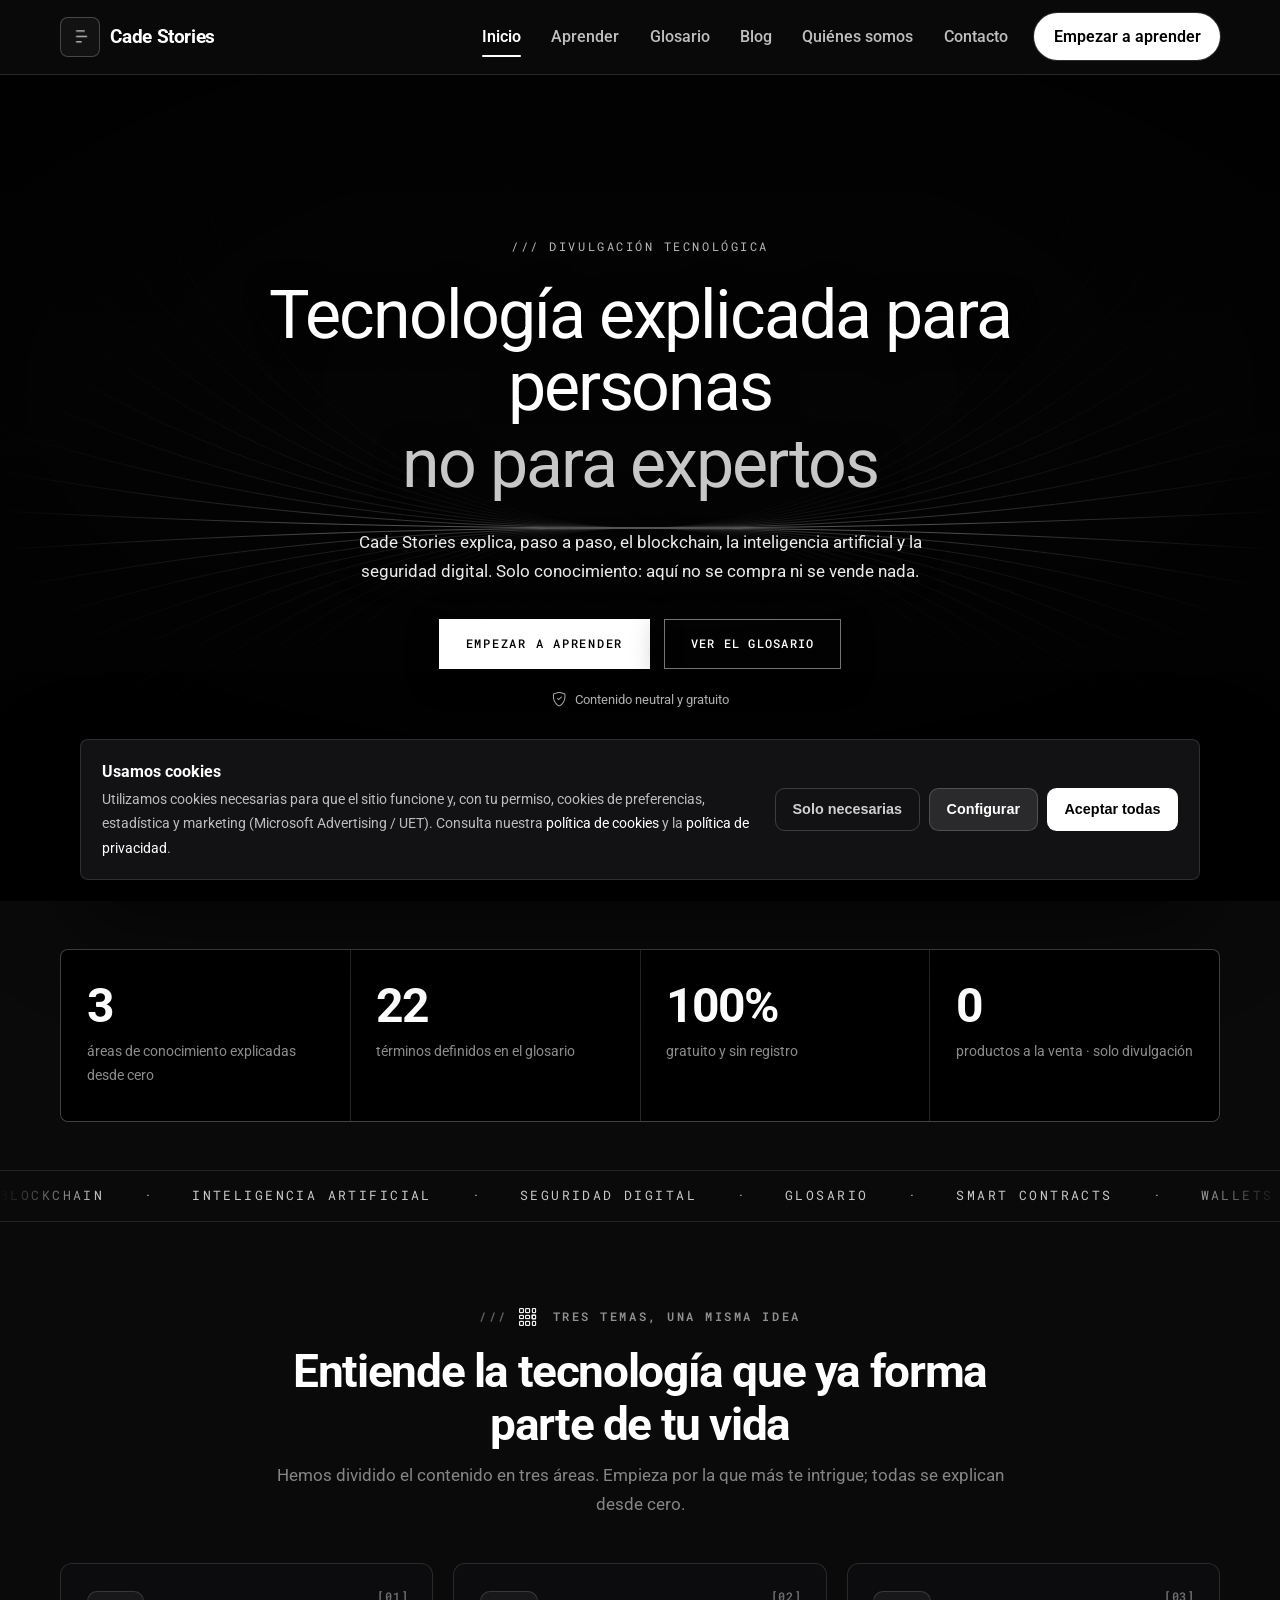
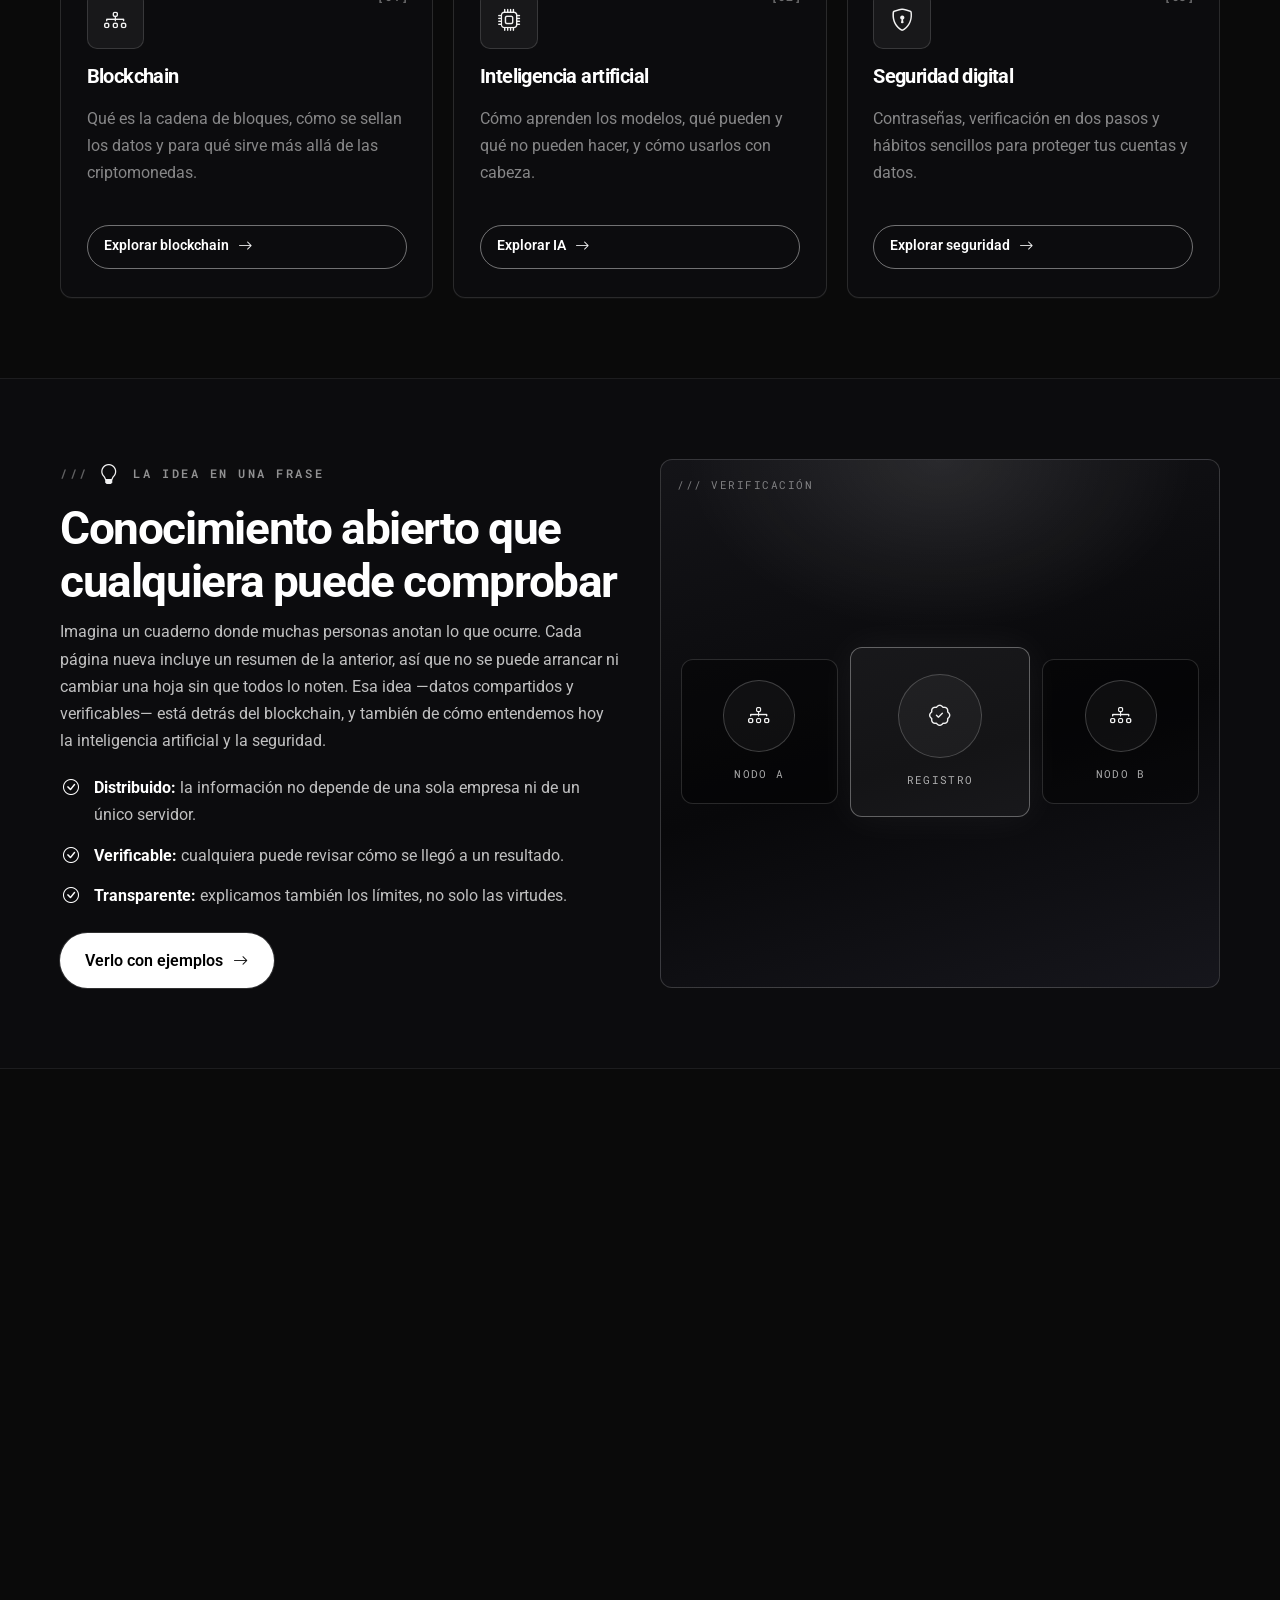
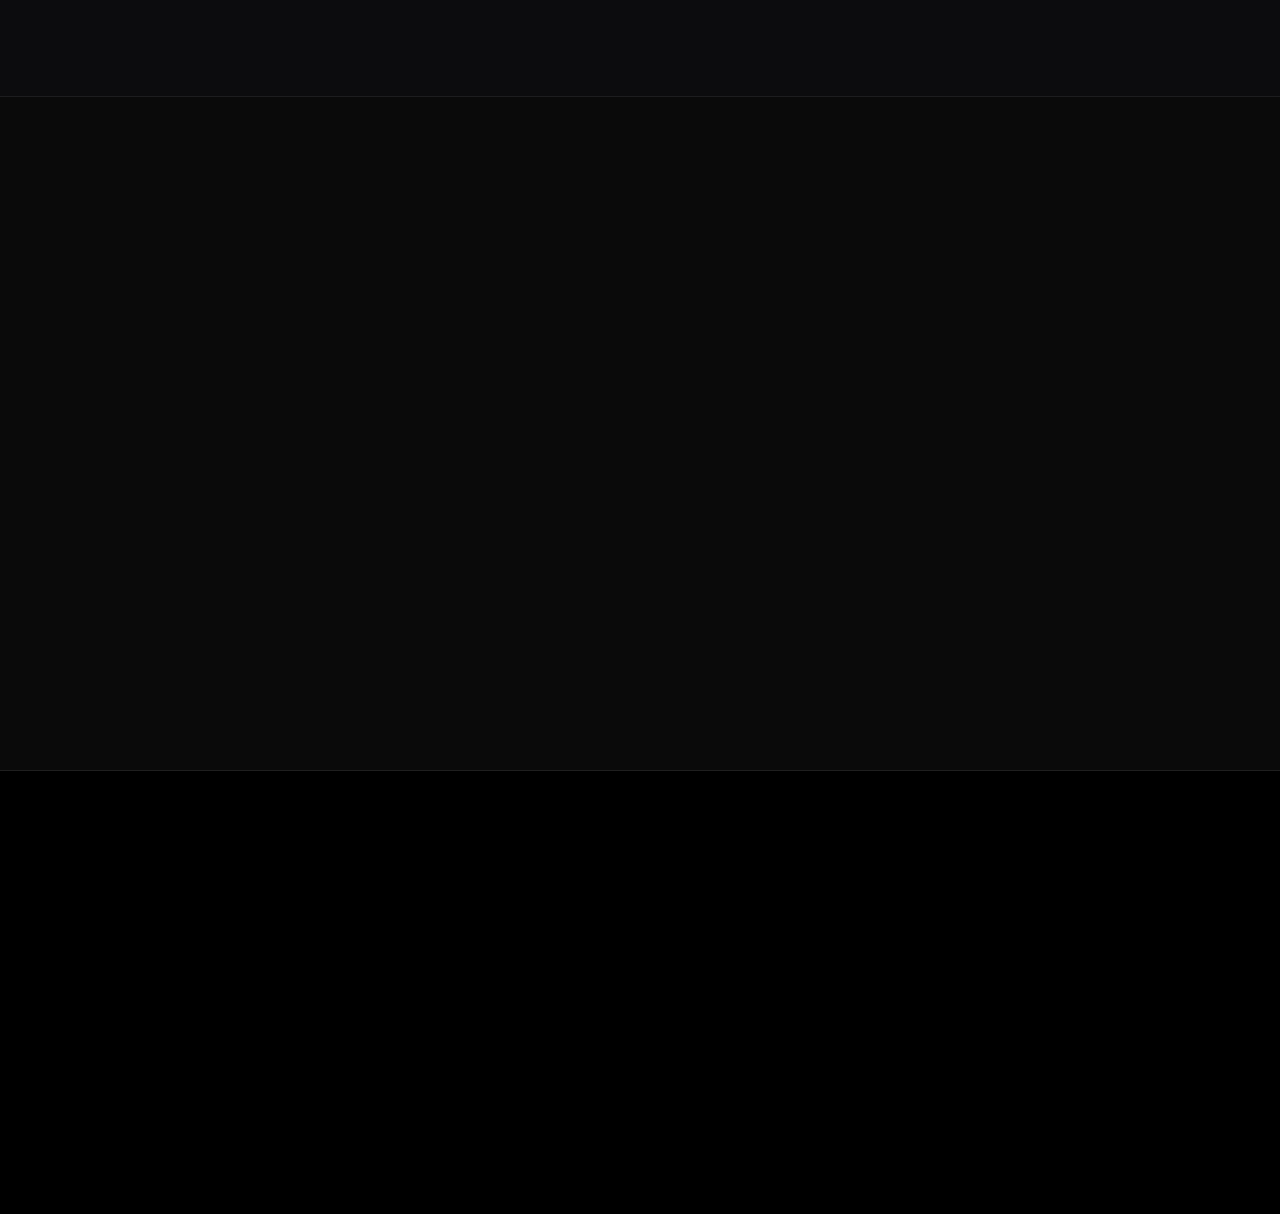
==== index.html @ 1896f3e5 "fix(mobile): fixed topbar in WebView, hero spacing under Telegram chrome Pin topbar on mobile with b" ====
<!DOCTYPE html>
<html lang="es" class="page-home">
<head>
<meta charset="utf-8">
<meta name="viewport" content="width=device-width, initial-scale=1.0, viewport-fit=cover">
<script>document.documentElement.className += ' js';</script>
<script>
window.uetq = window.uetq || [];
window.uetq.push('consent', 'default', { ad_storage: 'denied' });
</script>
<title>Cade Stories — Blockchain, inteligencia artificial y seguridad digital explicados con claridad</title>
<meta name="description" content="Portal educativo que explica, con ejemplos sencillos, cómo funcionan el blockchain, la inteligencia artificial y la seguridad digital. Solo conocimiento: aquí no se compra ni se vende nada.">
<meta name="robots" content="index, follow">
<meta name="author" content="Cade Stories">
<meta name="theme-color" content="#0a0a0a">
<meta name="color-scheme" content="dark">
<meta name="apple-mobile-web-app-status-bar-style" content="black-translucent">
<link rel="canonical" href="https://artemegorov007.github.io/cade-stories/index.html">

<meta property="og:type" content="website">
<meta property="og:site_name" content="Cade Stories">
<meta property="og:title" content="Cade Stories — Blockchain, inteligencia artificial y seguridad digital explicados con claridad">
<meta property="og:description" content="Portal educativo que explica, con ejemplos sencillos, cómo funcionan el blockchain, la inteligencia artificial y la seguridad digital. Solo conocimiento: aquí no se compra ni se vende nada.">
<meta property="og:url" content="https://artemegorov007.github.io/cade-stories/index.html">
<meta property="og:locale" content="es_ES">
<meta property="og:image" content="https://artemegorov007.github.io/cade-stories/assets/img/og.svg?v=1782573194">
<meta property="og:image:alt" content="Cade Stories — Blockchain, inteligencia artificial y seguridad digital, explicados con claridad">
<meta name="twitter:card" content="summary_large_image">
<meta name="twitter:title" content="Cade Stories — Blockchain, inteligencia artificial y seguridad digital explicados con claridad">
<meta name="twitter:description" content="Portal educativo que explica, con ejemplos sencillos, cómo funcionan el blockchain, la inteligencia artificial y la seguridad digital. Solo conocimiento: aquí no se compra ni se vende nada.">
<meta name="twitter:image" content="https://artemegorov007.github.io/cade-stories/assets/img/og.svg?v=1782573194">
<script type="application/ld+json">{"@context":"https://schema.org","@graph":[{"@type":"Organization","@id":"https://artemegorov007.github.io/cade-stories/#organization","name":"Cade Stories","url":"https://artemegorov007.github.io/cade-stories","email":"hola@cadestories.com","telephone":"+34 932 45 18 70","address":{"@type":"PostalAddress","streetAddress":"Carrer de Pau Claris 138, 4ª planta","postalCode":"08009","addressLocality":"Barcelona","addressCountry":"ES"}},{"@type":"WebSite","@id":"https://artemegorov007.github.io/cade-stories/#website","url":"https://artemegorov007.github.io/cade-stories","name":"Cade Stories","description":"Blockchain, inteligencia artificial y seguridad digital, explicados con claridad","publisher":{"@id":"https://artemegorov007.github.io/cade-stories/#organization"},"inLanguage":"es-ES"}]}</script>

<link rel="icon" href="data:image/svg+xml,%3Csvg xmlns='http://www.w3.org/2000/svg' viewBox='0 0 64 64'%3E%3Crect width='64' height='64' rx='14' fill='%23000000'/%3E%3Crect x='1' y='1' width='62' height='62' rx='13' fill='none' stroke='%23ffffff' stroke-opacity='.25' stroke-width='2'/%3E%3Cpath d='M20 22 h24 a4 4 0 0 1 4 4 v12 a4 4 0 0 1 -4 4 h-12 l-8 8 v-8 a4 4 0 0 1 -4 -4 v-12 a4 4 0 0 1 4 -4 z' fill='%23ffffff'/%3E%3Ccircle cx='32' cy='32' r='4.5' fill='%23000000'/%3E%3C/svg%3E">

<link rel="preconnect" href="https://fonts.googleapis.com">
<link rel="preconnect" href="https://fonts.gstatic.com" crossorigin>
<link href="https://fonts.googleapis.com/css2?family=Inter:wght@400;500;600;700&family=Space+Grotesk:wght@500;600;700&family=Sora:wght@500;600;700&family=JetBrains+Mono:wght@500;600&display=swap" rel="stylesheet">
<link href="https://fonts.googleapis.com/css2?family=Roboto:wght@300;400;500;700&family=Roboto+Mono:wght@400;500&display=swap" rel="stylesheet">
<link rel="stylesheet" href="https://cdn.jsdelivr.net/npm/bootstrap-icons@1.11.3/font/bootstrap-icons.css">
<link rel="stylesheet" href="assets/css/tokens.css?v=1782597703">
<link rel="stylesheet" href="assets/css/style.css?v=1782597908">
<link rel="stylesheet" href="assets/css/theme-lz.css?v=1782597908">
<link rel="stylesheet" href="assets/css/animations.css?v=1782597703">
<link rel="stylesheet" href="assets/css/theme-lz-home.css?v=1782597908">
</head>
<body>
<a class="skip-link" href="#main">Saltar al contenido</a>
<header class="topbar">
  <div class="container topbar__inner">
    <a class="brand" href="index.html" aria-label="Cade Stories — inicio">
      <span class="brand__mark" aria-hidden="true"><svg class="brand-logo" viewBox="0 0 32 40" xmlns="http://www.w3.org/2000/svg" role="img" aria-label="Cade Stories"><rect class="brand-logo__frame" x="7" y="3" width="18" height="34" rx="9" fill="none" stroke="currentColor" stroke-width="1.35" opacity="0.9"/><line class="brand-logo__bar brand-logo__bar--1" x1="11" y1="13" x2="21" y2="13" stroke="currentColor" stroke-width="1.45" stroke-linecap="round"/><line class="brand-logo__bar brand-logo__bar--2" x1="11" y1="20" x2="24" y2="20" stroke="currentColor" stroke-width="1.45" stroke-linecap="round"/><line class="brand-logo__bar brand-logo__bar--3" x1="11" y1="27" x2="17" y2="27" stroke="currentColor" stroke-width="1.45" stroke-linecap="round"/></svg></span>      <span class="brand__name">Cade <b>Stories</b></span>
    </a>

    <button class="burger" id="burger" type="button" aria-label="Abrir menú" aria-expanded="false" aria-controls="nav">
      <span></span><span></span><span></span>
    </button>

    <nav class="nav" id="nav" aria-label="Navegación principal">
              <a class="nav__link is-active" href="index.html">Inicio</a>
              <a class="nav__link" href="aprender.html">Aprender</a>
              <a class="nav__link" href="glosario.html">Glosario</a>
              <a class="nav__link" href="blog.html">Blog</a>
              <a class="nav__link" href="sobre-nosotros.html">Quiénes somos</a>
              <a class="nav__link" href="contacto.html">Contacto</a>
            <a class="btn btn--primary nav__cta" href="aprender.html">Empezar a aprender</a>
    </nav>
  </div>
</header>
<main id="main">
<section class="hero hero--lz">
    <div class="hero__canvas-wrap" id="lz-hero-canvas-wrap" aria-hidden="true">
      <canvas id="lz-hero-canvas"></canvas>
    </div>
    <div class="hero__center" data-hero-intro>
      <span class="hero__eyebrow">/// Divulgación tecnológica</span>
      <h1 class="hero__title-lz">Tecnología explicada para personas<span class="hero__title-muted">no para expertos</span></h1>
      <p class="hero__lead-lz">
        Cade Stories explica, paso a paso, el blockchain, la inteligencia artificial y la seguridad digital.
        Solo conocimiento: aquí no se compra ni se vende nada.
      </p>
      <div class="hero__actions">
        <a class="btn btn--primary btn--lz" href="aprender.html">Empezar a aprender</a>
        <a class="btn btn--ghost btn--lz" href="glosario.html">Ver el glosario</a>
      </div>
      <p class="hero__note"><span class="licon licon--shield-check" aria-hidden="true"><i class="licon__bi bi bi-shield-check"></i></span> Contenido neutral y gratuito</p>
    </div>
  </section>
<section class="section--tight">
    <div class="container">
      <div class="stats" data-reveal="group">
        <div class="stat"><div class="stat__num">3</div><div class="stat__label">áreas de conocimiento explicadas desde cero</div></div>
        <div class="stat"><div class="stat__num">22</div><div class="stat__label">términos definidos en el glosario</div></div>
        <div class="stat"><div class="stat__num">100%</div><div class="stat__label">gratuito y sin registro</div></div>
        <div class="stat"><div class="stat__num">0</div><div class="stat__label">productos a la venta · solo divulgación</div></div>
      </div>
    </div>
  </section>

  <section class="lz-marquee" aria-label="Temas del portal">
    <div class="lz-marquee__viewport">
      <div class="lz-marquee__track">
        <span>Blockchain</span><span class="lz-marquee__dot">·</span><span>Inteligencia artificial</span><span class="lz-marquee__dot">·</span><span>Seguridad digital</span><span class="lz-marquee__dot">·</span><span>Glosario</span><span class="lz-marquee__dot">·</span><span>Smart contracts</span><span class="lz-marquee__dot">·</span><span>Wallets</span><span class="lz-marquee__dot">·</span><span>Verificación 2FA</span><span class="lz-marquee__dot">·</span><span>Modelos de IA</span><span class="lz-marquee__dot">·</span><span>Phishing</span><span class="lz-marquee__dot">·</span><span>Trazabilidad</span><span class="lz-marquee__dot">·</span><span>Prompts</span><span class="lz-marquee__dot">·</span><span>Criptomonedas</span><span class="lz-marquee__dot">·</span><span>Blockchain</span><span class="lz-marquee__dot">·</span><span>Inteligencia artificial</span><span class="lz-marquee__dot">·</span><span>Seguridad digital</span><span class="lz-marquee__dot">·</span><span>Glosario</span><span class="lz-marquee__dot">·</span><span>Smart contracts</span><span class="lz-marquee__dot">·</span><span>Wallets</span><span class="lz-marquee__dot">·</span><span>Verificación 2FA</span><span class="lz-marquee__dot">·</span><span>Modelos de IA</span><span class="lz-marquee__dot">·</span><span>Phishing</span><span class="lz-marquee__dot">·</span><span>Trazabilidad</span><span class="lz-marquee__dot">·</span><span>Prompts</span><span class="lz-marquee__dot">·</span><span>Criptomonedas</span><span class="lz-marquee__dot">·</span>      </div>
    </div>
  </section>

<section class="section">
    <div class="container">
      <div class="section__head" data-reveal>
        <span class="eyebrow"><span class="licon licon--grid-3x3-gap" aria-hidden="true"><i class="licon__bi bi bi-grid-3x3-gap"></i></span> Tres temas, una misma idea</span>
        <h2 class="section__title">Entiende la tecnología que ya forma parte de tu vida</h2>
        <p class="section__lead">Hemos dividido el contenido en tres áreas. Empieza por la que más te intrigue; todas se explican desde cero.</p>
      </div>

      <div class="pillars" data-reveal="group">
        <article class="pillar">
          <span class="idx">[01]</span>
          <span class="pillar__icon"><span class="licon licon--diagram-3" aria-hidden="true"><i class="licon__bi bi bi-diagram-3"></i></span></span>
          <h3>Blockchain</h3>
          <p>Qué es la cadena de bloques, cómo se sellan los datos y para qué sirve más allá de las criptomonedas.</p>
          <a class="pillar__more" href="aprender.html#blockchain">Explorar blockchain <span class="licon licon--arrow-right" aria-hidden="true"><i class="licon__bi bi bi-arrow-right"></i></span></a>
        </article>
        <article class="pillar">
          <span class="idx">[02]</span>
          <span class="pillar__icon pillar__icon--accent"><span class="licon licon--cpu" aria-hidden="true"><i class="licon__bi bi bi-cpu"></i></span></span>
          <h3>Inteligencia artificial</h3>
          <p>Cómo aprenden los modelos, qué pueden y qué no pueden hacer, y cómo usarlos con cabeza.</p>
          <a class="pillar__more" href="aprender.html#ia">Explorar IA <span class="licon licon--arrow-right" aria-hidden="true"><i class="licon__bi bi bi-arrow-right"></i></span></a>
        </article>
        <article class="pillar">
          <span class="idx">[03]</span>
          <span class="pillar__icon pillar__icon--ink"><span class="licon licon--shield-lock" aria-hidden="true"><i class="licon__bi bi bi-shield-lock"></i></span></span>
          <h3>Seguridad digital</h3>
          <p>Contraseñas, verificación en dos pasos y hábitos sencillos para proteger tus cuentas y datos.</p>
          <a class="pillar__more" href="aprender.html#seguridad">Explorar seguridad <span class="licon licon--arrow-right" aria-hidden="true"><i class="licon__bi bi bi-arrow-right"></i></span></a>
        </article>
      </div>
    </div>
  </section>
<section class="section section--alt">
    <div class="container split">
      <div data-reveal="group">
        <span class="eyebrow"><span class="licon licon--lightbulb" aria-hidden="true"><i class="licon__bi bi bi-lightbulb"></i></span> La idea en una frase</span>
        <h2 class="section__title">Conocimiento abierto que cualquiera puede comprobar</h2>
        <p>
          Imagina un cuaderno donde muchas personas anotan lo que ocurre. Cada página nueva
          incluye un resumen de la anterior, así que no se puede arrancar ni cambiar una hoja
          sin que todos lo noten. Esa idea —datos compartidos y verificables— está detrás del
          blockchain, y también de cómo entendemos hoy la inteligencia artificial y la seguridad.
        </p>
        <ul class="feature-list">
          <li><span class="licon licon--check-circle" aria-hidden="true"><i class="licon__bi bi bi-check-circle"></i></span><span><b>Distribuido:</b> la información no depende de una sola empresa ni de un único servidor.</span></li>
          <li><span class="licon licon--check-circle" aria-hidden="true"><i class="licon__bi bi bi-check-circle"></i></span><span><b>Verificable:</b> cualquiera puede revisar cómo se llegó a un resultado.</span></li>
          <li><span class="licon licon--check-circle" aria-hidden="true"><i class="licon__bi bi bi-check-circle"></i></span><span><b>Transparente:</b> explicamos también los límites, no solo las virtudes.</span></li>
        </ul>
        <a class="btn btn--primary mt-3" href="aprender.html">Verlo con ejemplos <span class="licon licon--arrow-right" aria-hidden="true"><i class="licon__bi bi bi-arrow-right"></i></span></a>
      </div>
      <div class="split-visual split__media" data-reveal role="img" aria-label="Registro compartido verificable por varios nodos"><span class="split-visual__tag">/// VERIFICACIÓN</span><div class="split-visual__grid"><div class="split-visual__card"><span class="split-visual__icon"><span class="licon licon--diagram-3" aria-hidden="true"><i class="licon__bi bi bi-diagram-3"></i></span></span><span class="split-visual__label">Nodo A</span></div><div class="split-visual__card split-visual__card--core"><span class="split-visual__icon"><span class="licon licon--patch-check" aria-hidden="true"><i class="licon__bi bi bi-patch-check"></i></span></span><span class="split-visual__label">Registro</span></div><div class="split-visual__card"><span class="split-visual__icon"><span class="licon licon--diagram-3" aria-hidden="true"><i class="licon__bi bi bi-diagram-3"></i></span></span><span class="split-visual__label">Nodo B</span></div></div></div>    </div>
  </section>
<section class="section">
    <div class="container">
      <div class="section__head section__head--left" data-reveal>
        <span class="eyebrow"><span class="licon licon--hash" aria-hidden="true"><i class="licon__bi bi bi-hash"></i></span> Lo que vas a entender</span>
        <h2 class="section__title">Conceptos que cubrimos, sin tecnicismos</h2>
      </div>
      <div class="topics" data-reveal="group">
        <div class="topic"><span class="licon licon--currency-bitcoin" aria-hidden="true"><i class="licon__bi bi bi-currency-bitcoin"></i></span> Criptomonedas</div>
        <div class="topic"><span class="licon licon--wallet2" aria-hidden="true"><i class="licon__bi bi bi-wallet2"></i></span> Wallets</div>
        <div class="topic"><span class="licon licon--link-45deg" aria-hidden="true"><i class="licon__bi bi bi-link-45deg"></i></span> Smart contracts</div>
        <div class="topic"><span class="licon licon--diagram-2" aria-hidden="true"><i class="licon__bi bi bi-diagram-2"></i></span> Redes de nodos</div>
        <div class="topic"><span class="licon licon--robot" aria-hidden="true"><i class="licon__bi bi bi-robot"></i></span> Modelos de IA</div>
        <div class="topic"><span class="licon licon--chat-square-text" aria-hidden="true"><i class="licon__bi bi bi-chat-square-text"></i></span> Prompts</div>
        <div class="topic"><span class="licon licon--bug" aria-hidden="true"><i class="licon__bi bi bi-bug"></i></span> Phishing</div>
        <div class="topic"><span class="licon licon--key" aria-hidden="true"><i class="licon__bi bi bi-key"></i></span> Verificación 2FA</div>
      </div>
    </div>
  </section>
<section class="section--tight">
    <div class="container">
      <div class="trust" data-reveal="group">
        <div class="trust__item"><span class="licon licon--translate" aria-hidden="true"><i class="licon__bi bi bi-translate"></i></span> Explicaciones en español claro</div>
        <div class="trust__item"><span class="licon licon--people" aria-hidden="true"><i class="licon__bi bi bi-people"></i></span> Pensado para quien empieza de cero</div>
        <div class="trust__item"><span class="licon licon--emoji-smile" aria-hidden="true"><i class="licon__bi bi bi-emoji-smile"></i></span> Ejemplos del día a día</div>
        <div class="trust__item"><span class="licon licon--patch-check" aria-hidden="true"><i class="licon__bi bi bi-patch-check"></i></span> Divulgación sin promesas comerciales</div>
      </div>
    </div>
  </section>
<section class="section">
    <div class="container">
      <div class="section__head" data-reveal>
        <span class="eyebrow"><span class="licon licon--list-ol" aria-hidden="true"><i class="licon__bi bi bi-list-ol"></i></span> Cómo aprendes aquí</span>
        <h2 class="section__title">De la curiosidad a entenderlo de verdad</h2>
      </div>
      <div class="grid grid--2" data-reveal="group">
        <div class="step"><span class="step__no">1</span><div><h3>Empiezas por una idea</h3><p>Cada tema arranca con una analogía cotidiana, sin dar nada por sabido.</p></div></div>
        <div class="step"><span class="step__no">2</span><div><h3>Sumas conceptos clave</h3><p>Vamos añadiendo las piezas necesarias, una a una, en bloques cortos.</p></div></div>
        <div class="step"><span class="step__no">3</span><div><h3>Lo ves en ejemplos reales</h3><p>Conectamos cada idea con situaciones que reconoces del día a día.</p></div></div>
        <div class="step"><span class="step__no">4</span><div><h3>Repasas cuando quieras</h3><p>El glosario y el blog te dejan volver a cualquier concepto en segundos.</p></div></div>
      </div>
    </div>
  </section>
<section class="section section--alt">
    <div class="container">
      <div class="section__head" data-reveal>
        <span class="eyebrow"><span class="licon licon--newspaper" aria-hidden="true"><i class="licon__bi bi bi-newspaper"></i></span> Del blog</span>
        <h2 class="section__title">Lecturas breves para empezar</h2>
        <p class="section__lead">Tres artículos divulgativos, uno por cada tema. Sin precios ni recomendaciones: solo explicaciones.</p>
      </div>
      <div class="grid grid--3" data-reveal="group">
        <article class="post-card">
          <div class="post-card__media cover cover--chain"><span class="licon licon--diagram-3" aria-hidden="true"><i class="licon__bi bi bi-diagram-3"></i></span><span class="post-card__cat">Blockchain</span></div>          <div class="post-card__body">
            <div class="post-card__meta"><span><span class="licon licon--calendar3" aria-hidden="true"><i class="licon__bi bi bi-calendar3"></i></span> 12 jun 2026</span><span><span class="licon licon--clock" aria-hidden="true"><i class="licon__bi bi bi-clock"></i></span> 6 min</span></div>
            <h3>El blockchain más allá de las monedas</h3>
            <p>Su uso más interesante no son las criptomonedas, sino registrar y verificar información.</p>
            <a class="post-card__more" href="blog-blockchain-mas-alla-monedas.html">Leer artículo <span class="licon licon--arrow-right" aria-hidden="true"><i class="licon__bi bi bi-arrow-right"></i></span></a>
          </div>
        </article>
        <article class="post-card">
          <div class="post-card__media cover cover--ia"><span class="licon licon--cpu" aria-hidden="true"><i class="licon__bi bi bi-cpu"></i></span><span class="post-card__cat">Inteligencia artificial</span></div>          <div class="post-card__body">
            <div class="post-card__meta"><span><span class="licon licon--calendar3" aria-hidden="true"><i class="licon__bi bi bi-calendar3"></i></span> 09 jun 2026</span><span><span class="licon licon--clock" aria-hidden="true"><i class="licon__bi bi bi-clock"></i></span> 6 min</span></div>
            <h3>Cómo aprende una inteligencia artificial</h3>
            <p>Qué significa “entrenar” un modelo y por qué a veces se equivoca con tanta seguridad.</p>
            <a class="post-card__more" href="blog-como-aprende-una-ia.html">Leer artículo <span class="licon licon--arrow-right" aria-hidden="true"><i class="licon__bi bi bi-arrow-right"></i></span></a>
          </div>
        </article>
        <article class="post-card">
          <div class="post-card__media cover cover--sec"><span class="licon licon--shield-lock" aria-hidden="true"><i class="licon__bi bi bi-shield-lock"></i></span><span class="post-card__cat">Seguridad digital</span></div>          <div class="post-card__body">
            <div class="post-card__meta"><span><span class="licon licon--calendar3" aria-hidden="true"><i class="licon__bi bi bi-calendar3"></i></span> 03 jun 2026</span><span><span class="licon licon--clock" aria-hidden="true"><i class="licon__bi bi bi-clock"></i></span> 5 min</span></div>
            <h3>Seguridad digital: cinco hábitos básicos</h3>
            <p>Pequeños gestos que reducen muchísimo el riesgo de que te roben una cuenta.</p>
            <a class="post-card__more" href="blog-seguridad-digital-basica.html">Leer artículo <span class="licon licon--arrow-right" aria-hidden="true"><i class="licon__bi bi bi-arrow-right"></i></span></a>
          </div>
        </article>
      </div>
    </div>
  </section>
<section class="section--tight">
    <div class="container">
      <div class="callout" data-reveal>
        <span class="licon licon--info-circle" aria-hidden="true"><i class="licon__bi bi bi-info-circle"></i></span>        <p>
          <b>Aviso importante:</b> Cade Stories es un recurso puramente educativo.
          No ofrecemos asesoramiento financiero ni de inversión y no promovemos la compra,
          venta o negociación de ningún activo. Nuestro objetivo es solo que entiendas la tecnología.
        </p>
      </div>
    </div>
  </section>
<section class="section">
    <div class="container">
      <div class="cta-band" data-reveal>
        <h2>¿Listo para entender la tecnología sin complicaciones?</h2>
        <p>Empieza por la guía paso a paso. Está pensada para personas sin conocimientos técnicos previos.</p>
        <a class="btn btn--light" href="aprender.html"><span class="licon licon--rocket-takeoff licon--on-light" aria-hidden="true"><i class="licon__bi bi bi-rocket-takeoff"></i></span> Comenzar ahora</a>
      </div>
    </div>
  </section>

</main>
<footer class="footer">
  <div class="container">
    <div class="footer__top">
      <div class="footer__brand">
        <a class="brand" href="index.html" aria-label="Cade Stories — inicio">
          <span class="brand__mark" aria-hidden="true"><svg class="brand-logo" viewBox="0 0 32 40" xmlns="http://www.w3.org/2000/svg" role="img" aria-label="Cade Stories"><rect class="brand-logo__frame" x="7" y="3" width="18" height="34" rx="9" fill="none" stroke="currentColor" stroke-width="1.35" opacity="0.9"/><line class="brand-logo__bar brand-logo__bar--1" x1="11" y1="13" x2="21" y2="13" stroke="currentColor" stroke-width="1.45" stroke-linecap="round"/><line class="brand-logo__bar brand-logo__bar--2" x1="11" y1="20" x2="24" y2="20" stroke="currentColor" stroke-width="1.45" stroke-linecap="round"/><line class="brand-logo__bar brand-logo__bar--3" x1="11" y1="27" x2="17" y2="27" stroke="currentColor" stroke-width="1.45" stroke-linecap="round"/></svg></span>          <span class="brand__name">Cade <b>Stories</b></span>
        </a>
        <p class="footer__about">
          Un proyecto educativo independiente que cuenta, en lenguaje claro, cómo funcionan
          el blockchain, la inteligencia artificial y la seguridad digital. Solo conocimiento,
          nada que comprar.
        </p>
        <div class="footer__socials" aria-label="Redes sociales">
          <a href="mailto:hola@cadestories.com" aria-label="Escríbenos por correo"><span class="licon licon--envelope" aria-hidden="true"><i class="licon__bi bi bi-envelope"></i></span></a>
          <a href="blog.html" aria-label="Blog y novedades"><span class="licon licon--rss" aria-hidden="true"><i class="licon__bi bi bi-rss"></i></span></a>
          <a href="contacto.html" aria-label="Contacto y comunidad"><span class="licon licon--people" aria-hidden="true"><i class="licon__bi bi bi-people"></i></span></a>
        </div>
      </div>

      <nav class="footer__col" aria-label="Contenido del sitio">
        <h2 class="footer__heading">Contenido</h2>
        <ul>
          <li><a href="aprender.html">Guía de aprendizaje</a></li>
          <li><a href="glosario.html">Glosario</a></li>
          <li><a href="blog.html">Blog y novedades</a></li>
          <li><a href="sobre-nosotros.html">Quiénes somos</a></li>
        </ul>
      </nav>

      <nav class="footer__col" aria-label="Información legal">
        <h2 class="footer__heading">Legal</h2>
        <ul>
          <li><a href="privacidad.html">Política de privacidad</a></li>
          <li><a href="terminos.html">Términos de uso</a></li>
          <li><a href="cookies.html">Política de cookies</a></li>
          <li><a href="contacto.html">Contacto</a></li>
        </ul>
      </nav>

      <div class="footer__col">
        <h2 class="footer__heading">Dónde estamos</h2>
        <address class="footer__contact">
          <div class="footer__contact-item"><span class="contact-info__icon"><span class="licon licon--geo-alt" aria-hidden="true"><i class="licon__bi bi bi-geo-alt"></i></span></span><span>Carrer de Pau Claris 138, 4ª planta, 08009 Barcelona, España</span></div>
          <div class="footer__contact-item"><span class="contact-info__icon"><span class="licon licon--envelope" aria-hidden="true"><i class="licon__bi bi bi-envelope"></i></span></span><a href="mailto:hola@cadestories.com">hola@cadestories.com</a></div>
          <div class="footer__contact-item"><span class="contact-info__icon"><span class="licon licon--telephone" aria-hidden="true"><i class="licon__bi bi bi-telephone"></i></span></span><a href="tel:+34932451870">+34 932 45 18 70</a></div>
        </address>
      </div>
    </div>

    <div class="footer__bottom">
      <span>&copy; 2026 Cade Stories. Contenido con fines educativos e informativos.</span>
      <nav class="footer__bottom-links" aria-label="Enlaces legales">
        <a href="privacidad.html">Privacidad</a>
        <a href="terminos.html">Términos</a>
        <a href="cookies.html">Cookies</a>
      </nav>
    </div>
  </div>
</footer>
<div class="cookie" id="cookie-banner" role="dialog" aria-live="polite" aria-label="Consentimiento de cookies" hidden>
    <div class="cookie__text">
      <strong>Usamos cookies</strong>
      <p>Utilizamos cookies necesarias para que el sitio funcione y, con tu permiso, cookies de preferencias, estadística y marketing (Microsoft Advertising / UET). Consulta nuestra <a href="cookies.html" class="cookie__link">política de cookies</a> y la <a href="privacidad.html" class="cookie__link">política de privacidad</a>.</p>
    </div>
    <div class="cookie__actions">
      <button class="cookie__btn cookie__btn--reject" id="cookie-reject" type="button">Solo necesarias</button>
      <button class="cookie__btn cookie__btn--config" id="cookie-config" type="button">Configurar</button>
      <button class="cookie__btn cookie__btn--accept" id="cookie-accept" type="button">Aceptar todas</button>
    </div>
  </div>
<div class="modal" id="cookie-modal" aria-hidden="true">
    <div class="modal__dialog" role="dialog" aria-modal="true" aria-label="Configuración de cookies">
      <h3>Configuración de cookies</h3>
      <p class="modal__lead">Puedes activar o desactivar las categorías opcionales. Las cookies necesarias siempre están activas.</p>

      <label class="modal__opt">
        <span><strong>Necesarias</strong><br><small>Imprescindibles para el funcionamiento básico del sitio.</small></span>
        <input type="checkbox" checked disabled>
      </label>
      <label class="modal__opt">
        <span><strong>Preferencias</strong><br><small>Recuerdan tus ajustes, como el idioma o la región.</small></span>
        <input type="checkbox" id="ck-pref">
      </label>
      <label class="modal__opt">
        <span><strong>Estadística</strong><br><small>Nos ayudan a entender, de forma anónima, qué contenidos son útiles.</small></span>
        <input type="checkbox" id="ck-stat">
      </label>
      <label class="modal__opt">
        <span><strong>Marketing / Microsoft UET</strong><br><small>Medición de campañas en Microsoft Advertising (UET). Permite conversiones y remarketing solo si las aceptas.</small></span>
        <input type="checkbox" id="ck-marketing">
      </label>

      <div class="modal__footer">
        <button class="btn btn--ghost" id="cookie-modal-close" type="button">Cerrar</button>
        <button class="btn btn--ghost" id="cookie-save" type="button">Guardar selección</button>
        <button class="btn btn--primary" id="cookie-modal-accept" type="button">Aceptar todas</button>
      </div>
    </div>
  </div>
<script src="assets/js/main.js?v=1782597932"></script>
<script src="assets/js/lz-canvas.js?v=1782582398"></script>
</body>
</html>
---- assets/css/tokens.css ----
:root {
  --safe-top: env(safe-area-inset-top, 0px);
  --topbar-h: calc(4.6rem + var(--safe-top));

  --brand: #047857;
  --brand-strong: #065f46;
  --brand-soft: #10b981;
  --brand-tint: #ecfdf5;
  --brand-rgb: 4, 120, 87;

  --accent: #d97706;
  --accent-soft: #f59e0b;
  --accent-tint: #fffbeb;
  --accent-rgb: 217, 119, 6;


  --ink: #14201c;
  --ink-soft: #3a463f;
  --muted: #6b7770;
  --line: #e4e8e3;
  --line-soft: #eef2ec;
  --surface: #ffffff;
  --surface-2: #f7f9f5;
  --surface-3: #eef2eb;

  --bg: #f5f7f2;
  --bg-rgb: 245, 247, 242;

  --night: #0c1512;
  --night-2: #14211c;
  --night-rgb: 12, 21, 18;

  --white: #ffffff;
  --white-rgb: 255, 255, 255;


  --ok: #15803d;
  --warn: #b45309;


  --font-head: "Sora", "Segoe UI", system-ui, sans-serif;
  --font-body: "Inter", "Segoe UI", system-ui, sans-serif;
  --font-mono: "JetBrains Mono", ui-monospace, "Cascadia Code", monospace;


  --ease-out: cubic-bezier(0.23, 1, 0.32, 1);
  --ease-in-out: cubic-bezier(0.77, 0, 0.175, 1);


  --radius-sm: 0.7rem;
  --radius: 1.05rem;
  --radius-lg: 1.5rem;
  --radius-xl: 2.2rem;
  --shadow-sm: 0 4px 14px rgba(20, 32, 28, 0.06);
  --shadow: 0 18px 40px rgba(20, 32, 28, 0.09);
  --shadow-lg: 0 30px 70px rgba(20, 32, 28, 0.15);

  --container: 1180px;
}
---- assets/css/style.css ----
*,
*::before,
*::after {
  box-sizing: border-box;
}

html {
  overflow-x: clip;
  scroll-padding-top: var(--topbar-h);
}

.skip-link {
  position: absolute;
  top: 0.75rem;
  left: 0.75rem;
  z-index: 200;
  padding: 0.65rem 1rem;
  border-radius: var(--radius-sm);
  background: #fff;
  color: #111;
  font-weight: 600;
  transform: translateY(-160%);
  transition: transform 0.18s var(--ease-out);
}
.skip-link:focus-visible {
  transform: translateY(0);
}

:focus-visible {
  outline: 2px solid rgba(var(--brand-rgb), 0.85);
  outline-offset: 2px;
}
:focus:not(:focus-visible) {
  outline: none;
}

a, button, input, textarea, select, summary, [tabindex]:not([tabindex="-1"]) {
  scroll-margin-top: var(--topbar-h);
}

html {
  scroll-behavior: auto;
  -webkit-text-size-adjust: 100%;
}

@media (prefers-reduced-motion: no-preference) {
  html { scroll-behavior: smooth; }
}

body {
  margin: 0;
  font-family: var(--font-body);
  font-size: 16px;
  line-height: 1.7;
  color: var(--ink-soft);
  background-color: var(--bg);
  background-image:
    radial-gradient(circle at 0% 0%, rgba(var(--brand-rgb), 0.07), transparent 40%),
    radial-gradient(circle at 100% 0%, rgba(var(--accent-rgb), 0.06), transparent 38%);
  background-repeat: no-repeat;
  -webkit-font-smoothing: antialiased;
  text-rendering: optimizeLegibility;
}

h1, h2, h3, h4 {
  font-family: var(--font-head);
  color: var(--ink);
  line-height: 1.14;
  letter-spacing: -0.02em;
  margin: 0 0 0.6rem;
}

p { margin: 0 0 1rem; }
p:last-child { margin-bottom: 0; }

a {
  color: var(--brand);
  text-decoration: none;
  transition: color 0.18s var(--ease-out);
}
a:hover { color: var(--brand-strong); }

img { max-width: 100%; display: block; }

::selection {
  background: rgba(var(--brand-rgb), 0.18);
  color: var(--ink);
}

.container {
  width: 100%;
  max-width: var(--container);
  margin: 0 auto;
  padding: 0 1.25rem;
}

.section {
  padding: 5rem 0;
}
.section--tight { padding: 3rem 0; }
.section--alt {
  background: var(--surface);
  border-top: 1px solid var(--line-soft);
  border-bottom: 1px solid var(--line-soft);
}

.section__head {
  max-width: 46rem;
  margin: 0 auto 2.75rem;
  text-align: center;
}
.section__head--left {
  margin-left: 0;
  text-align: left;
}

.eyebrow {
  display: inline-flex;
  align-items: center;
  gap: 0.45rem;
  padding: 0.4rem 0.85rem;
  border-radius: 0.6rem;
  background: var(--brand-tint);
  color: var(--brand-strong);
  border: 1px solid rgba(var(--brand-rgb), 0.18);
  font-family: var(--font-mono);
  font-size: 0.74rem;
  font-weight: 600;
  letter-spacing: 0.14em;
  text-transform: uppercase;
}

.section__title {
  margin: 1rem 0 0.7rem;
  font-size: clamp(1.9rem, 3.6vw, 2.9rem);
}

.section__lead {
  margin: 0;
  color: var(--muted);
  font-size: 1.06rem;
}

.btn {
  display: inline-flex;
  align-items: center;
  justify-content: center;
  gap: 0.55rem;
  min-height: 3.1rem;
  padding: 0.8rem 1.5rem;
  border-radius: var(--radius-sm);
  border: 1px solid transparent;
  font-family: var(--font-body);
  font-size: 1rem;
  font-weight: 600;
  cursor: pointer;
  transition: transform 0.16s var(--ease-out), box-shadow 0.2s var(--ease-out),
    background-color 0.2s var(--ease-out), border-color 0.2s var(--ease-out), color 0.2s var(--ease-out);
}
.btn:hover { transform: translateY(-2px); }
.btn:active { transform: translateY(0) scale(0.97); }

.btn--primary {
  color: #fff;
  background: linear-gradient(135deg, var(--brand) 0%, var(--brand-soft) 100%);
  box-shadow: 0 16px 30px rgba(var(--brand-rgb), 0.28);
}
.btn--primary:hover { color: #fff; box-shadow: 0 22px 38px rgba(var(--brand-rgb), 0.34); }

.btn--ghost {
  color: var(--ink);
  background: var(--surface);
  border-color: var(--line);
  box-shadow: var(--shadow-sm);
}
.btn--ghost:hover { border-color: rgba(var(--brand-rgb), 0.4); color: var(--brand); }

.btn--light {
  color: var(--ink);
  background: #fff;
}
.btn--accent {
  color: #fff;
  background: linear-gradient(135deg, var(--accent) 0%, var(--accent-soft) 100%);
  box-shadow: 0 16px 30px rgba(var(--accent-rgb), 0.26);
}
.btn--accent:hover { color: #fff; }

.btn--block { width: 100%; }

.topbar {
  position: sticky;
  /* ::before safe-area fill */
  top: 0;
  z-index: 80;
  padding-top: var(--safe-top);
  background: rgba(255, 255, 255, 0.85);
  backdrop-filter: blur(12px);
  -webkit-backdrop-filter: blur(12px);
  border-bottom: 1px solid var(--line-soft);
  isolation: isolate;
}

.topbar::before {
  content: "";
  position: absolute;
  left: 0;
  right: 0;
  top: 0;
  height: var(--safe-top);
  background: #0a0a0a;
  pointer-events: none;
  z-index: -1;
}
.topbar__inner {
  display: flex;
  align-items: center;
  gap: 1.5rem;
  min-height: 4.6rem;
}

.brand {
  display: inline-flex;
  align-items: center;
  gap: 0.65rem;
  flex: 0 0 auto;
  color: var(--ink);
}
.brand:hover { color: var(--ink); }

.brand__mark {
  width: 2.5rem;
  height: 2.5rem;
  display: grid;
  place-items: center;
  border-radius: 0.8rem;
  color: #fff;
  background: linear-gradient(135deg, var(--brand) 0%, var(--accent) 130%);
  box-shadow: 0 10px 22px rgba(var(--brand-rgb), 0.3);
  font-size: 1.2rem;
}

.brand__name {
  font-family: var(--font-head);
  font-weight: 700;
  font-size: 1.18rem;
  letter-spacing: -0.02em;
}
.brand__name b { color: var(--brand); font-weight: 700; }

.nav {
  display: flex;
  align-items: center;
  gap: 0.2rem;
  margin-left: auto;
}

.nav__link {
  position: relative;
  display: inline-flex;
  align-items: center;
  padding: 0.6rem 0.85rem;
  border-radius: 0.6rem;
  color: var(--ink-soft);
  font-weight: 500;
  font-size: 0.97rem;
  transition: color 0.18s var(--ease-out), background-color 0.18s var(--ease-out);
}
.nav__link:hover { color: var(--brand); background: var(--brand-tint); }
.nav__link.is-active {
  color: var(--brand);
  font-weight: 600;
}
.nav__link.is-active::after {
  content: "";
  position: absolute;
  left: 0.85rem;
  right: 0.85rem;
  bottom: 0.18rem;
  height: 2px;
  border-radius: 2px;
  background: var(--accent);
}

.nav__cta {
  margin-left: 0.6rem;
  min-height: 2.7rem;
  padding: 0.55rem 1.15rem;
}

.burger {
  display: none;
  margin-left: auto;
  width: 2.9rem;
  height: 2.9rem;
  border-radius: 0.7rem;
  border: 1px solid var(--line);
  background: var(--surface);
  cursor: pointer;
  flex-direction: column;
  align-items: center;
  justify-content: center;
  gap: 5px;
}
.burger span {
  width: 1.1rem;
  height: 2px;
  border-radius: 2px;
  background: var(--ink);
  transition: transform 0.22s var(--ease-out), opacity 0.22s var(--ease-out);
}
.burger.is-open span:nth-child(1) { transform: translateY(7px) rotate(45deg); }
.burger.is-open span:nth-child(2) { opacity: 0; }
.burger.is-open span:nth-child(3) { transform: translateY(-7px) rotate(-45deg); }

@media (max-width: 920px) {
  body {
    padding-top: var(--topbar-h);
  }
  .topbar {
    position: fixed;
    top: 0;
    left: 0;
    right: 0;
    width: 100%;
    z-index: 100;
    padding-top: var(--safe-top);
    overflow: visible;
  }
  body.nav-open .topbar {
    position: fixed;
  }
  .topbar::before {
  content: "";
  position: absolute;
  left: 0;
  right: 0;
  top: 0;
  height: var(--safe-top);
  background: #0a0a0a;
  pointer-events: none;
  z-index: -1;
}
.topbar__inner { position: relative; z-index: 92; }
  .burger { display: inline-flex; z-index: 93; }
  .nav {
    position: fixed;
    left: 0;
    right: 0;
    top: var(--topbar-h);
    bottom: 0;
    z-index: 91;
    flex-direction: column;
    align-items: stretch;
    gap: 0.25rem;
    margin: 0;
    padding: 1rem 1.25rem max(1.4rem, env(safe-area-inset-bottom));
    background: var(--surface);
    border-bottom: 1px solid var(--line);
    box-shadow: var(--shadow);
    overflow-y: auto;
    -webkit-overflow-scrolling: touch;
    display: none;
  }
  .nav.is-open { display: flex; }
  .nav__link { padding: 0.85rem 0.9rem; border-radius: 0.7rem; min-height: 2.75rem; }
  .nav__link.is-active::after { display: none; }
  .nav__link.is-active { background: var(--brand-tint); }
  .nav__cta { margin: 0.5rem 0 0; }
}

.hero {
  position: relative;
  padding: 4.5rem 0 4rem;
  overflow: hidden;
}
.hero__grid {
  display: grid;
  grid-template-columns: 1.05fr 0.95fr;
  gap: 3rem;
  align-items: center;
}
.hero__title {
  font-size: clamp(2.4rem, 5vw, 3.7rem);
  margin: 1.1rem 0 1rem;
}
.hero__title em {
  font-style: normal;
  color: var(--brand);
  background: linear-gradient(120deg, var(--brand), var(--accent));
  -webkit-background-clip: text;
  background-clip: text;
  -webkit-text-fill-color: transparent;
}
.hero__lead {
  font-size: 1.14rem;
  color: var(--muted);
  max-width: 34rem;
}
.hero__actions {
  display: flex;
  flex-wrap: wrap;
  gap: 0.9rem;
  margin-top: 1.6rem;
}
.hero__note {
  margin-top: 1.4rem;
  font-size: 0.9rem;
  color: var(--muted);
  display: flex;
  align-items: center;
  gap: 0.5rem;
}
.hero__note i { color: var(--accent); }

.pillars {
  display: grid;
  grid-template-columns: repeat(3, 1fr);
  gap: 1.25rem;
}
.pillar {
  position: relative;
  display: flex;
  flex-direction: column;
  gap: 0.55rem;
  padding: 1.7rem 1.6rem 1.8rem;
  border-radius: var(--radius-lg);
  background: var(--surface);
  border: 1px solid var(--line);
  box-shadow: var(--shadow-sm);
  overflow: hidden;
  transition: transform 0.22s var(--ease-out), box-shadow 0.22s var(--ease-out), border-color 0.22s var(--ease-out);
}
.pillar::before {
  content: "";
  position: absolute;
  inset: 0 0 auto 0;
  height: 4px;
  background: linear-gradient(90deg, var(--brand), var(--accent));
  transform: scaleX(0);
  transform-origin: left;
  transition: transform 0.3s var(--ease-out);
}
.pillar:hover {
  transform: translateY(-4px);
  box-shadow: var(--shadow);
  border-color: rgba(var(--brand-rgb), 0.28);
}
.pillar:hover::before { transform: scaleX(1); }
.pillar__icon {
  width: 3.2rem;
  height: 3.2rem;
  display: grid;
  place-items: center;
  border-radius: 1rem;
  font-size: 1.5rem;
  color: #fff;
  background: linear-gradient(135deg, var(--brand) 0%, var(--brand-soft) 130%);
  margin-bottom: 0.5rem;
}
.pillar__icon--accent { background: linear-gradient(135deg, var(--accent) 0%, var(--accent-soft) 130%); }
.pillar__icon--ink { background: linear-gradient(135deg, var(--night-2) 0%, var(--brand-strong) 130%); }
.pillar h3 { font-size: 1.22rem; }
.pillar p { color: var(--muted); font-size: 0.98rem; }
.pillar__more {
  margin-top: auto;
  padding-top: 0.6rem;
  display: inline-flex;
  align-items: center;
  gap: 0.4rem;
  font-weight: 600;
  color: var(--brand);
}

.trust {
  display: flex;
  flex-wrap: wrap;
  justify-content: center;
  gap: 1.5rem 2.5rem;
  padding: 1.6rem 1.5rem;
  border-radius: var(--radius);
  background: var(--surface);
  border: 1px solid var(--line);
  box-shadow: var(--shadow-sm);
}
.trust__item {
  display: flex;
  align-items: center;
  gap: 0.7rem;
  color: var(--ink-soft);
  font-weight: 500;
}
.trust__item i { font-size: 1.3rem; color: var(--brand); }

.grid {
  display: grid;
  gap: 1.25rem;
}
.grid--2 { grid-template-columns: repeat(2, 1fr); }
.grid--3 { grid-template-columns: repeat(3, 1fr); }
.grid--4 { grid-template-columns: repeat(4, 1fr); }

.card {
  display: flex;
  flex-direction: column;
  gap: 0.6rem;
  padding: 1.6rem;
  border-radius: var(--radius);
  background: var(--surface);
  border: 1px solid var(--line);
  box-shadow: var(--shadow-sm);
  transition: transform 0.2s var(--ease-out), box-shadow 0.2s var(--ease-out), border-color 0.2s var(--ease-out);
}
.card:hover {
  transform: translateY(-4px);
  box-shadow: var(--shadow);
  border-color: rgba(var(--brand-rgb), 0.28);
}
a.card:active { transform: translateY(-1px) scale(0.99); }
.card__icon {
  width: 3rem;
  height: 3rem;
  display: grid;
  place-items: center;
  border-radius: 0.9rem;
  font-size: 1.35rem;
  color: var(--brand);
  background: var(--brand-tint);
  margin-bottom: 0.4rem;
}
.card__icon--accent { color: var(--accent); background: var(--accent-tint); }
.card h3 { font-size: 1.18rem; }
.card p { color: var(--muted); font-size: 0.98rem; }

.steps {
  display: grid;
  gap: 1.1rem;
}
.step {
  display: grid;
  grid-template-columns: 3.4rem 1fr;
  gap: 1.1rem;
  align-items: start;
  padding: 1.4rem 1.5rem;
  border-radius: var(--radius);
  background: var(--surface);
  border: 1px solid var(--line);
  box-shadow: var(--shadow-sm);
}
.step__no {
  width: 3rem;
  height: 3rem;
  display: grid;
  place-items: center;
  border-radius: 0.9rem;
  font-family: var(--font-head);
  font-weight: 700;
  font-size: 1.1rem;
  color: #fff;
  background: linear-gradient(135deg, var(--brand) 0%, var(--accent) 130%);
}
.step h3 { font-size: 1.15rem; margin-bottom: 0.25rem; }
.step p { color: var(--muted); margin: 0; }

.split {
  display: grid;
  grid-template-columns: 1fr 1fr;
  gap: 2.5rem;
  align-items: stretch;
}
.split--reverse .split__media { order: -1; }
.feature-list {
  list-style: none;
  margin: 1.2rem 0 0;
  padding: 0;
  display: grid;
  gap: 0.85rem;
}
.feature-list li {
  display: grid;
  grid-template-columns: auto 1fr;
  gap: 0.75rem;
  align-items: start;
}
.feature-list i {
  margin-top: 0.15rem;
  color: var(--accent);
  font-size: 1.15rem;
}
.feature-list b { color: var(--ink); }

.callout {
  display: grid;
  grid-template-columns: auto 1fr;
  gap: 1rem;
  margin-top: 1.35rem;
  padding: 1.3rem 1.5rem;
  border-radius: var(--radius);
  background: var(--accent-tint);
  border: 1px solid rgba(var(--accent-rgb), 0.22);
}
.callout i { font-size: 1.5rem; color: var(--accent); }
.callout p { margin: 0; color: var(--ink-soft); }

.cta-band {
  position: relative;
  overflow: hidden;
  margin: 0 auto;
  padding: 3rem 2.5rem;
  border-radius: var(--radius-xl);
  color: #fff;
  background: linear-gradient(135deg, var(--brand-strong) 0%, var(--brand) 45%, var(--accent) 135%);
  box-shadow: var(--shadow-lg);
  text-align: center;
}
.cta-band::after {
  content: "";
  position: absolute;
  inset: auto -4rem -6rem auto;
  width: 18rem;
  height: 18rem;
  border-radius: 50%;
  background: rgba(255, 255, 255, 0.1);
  pointer-events: none;
}
.cta-band h2 { color: #fff; position: relative; z-index: 1; font-size: clamp(1.8rem, 3.4vw, 2.6rem); }
.cta-band p { color: rgba(255, 255, 255, 0.85); position: relative; z-index: 1; max-width: 40rem; margin: 0.6rem auto 1.6rem; }
.cta-band .btn { position: relative; z-index: 1; }

.toc {
  display: flex;
  flex-wrap: wrap;
  gap: 0.6rem;
  padding: 1.1rem 1.25rem;
  border-radius: var(--radius);
  background: var(--surface);
  border: 1px solid var(--line);
  box-shadow: var(--shadow-sm);
}
.toc a {
  padding: 0.45rem 0.85rem;
  border-radius: 999px;
  background: var(--surface-3);
  color: var(--ink-soft);
  font-size: 0.9rem;
  font-weight: 500;
  transition: background-color 0.18s var(--ease-out), color 0.18s var(--ease-out);
}
.toc a:hover { background: var(--brand-tint); color: var(--brand); }

.guide {
  display: grid;
  gap: 1.5rem;
}
.guide__block {
  padding: 2rem;
  border-radius: var(--radius-lg);
  background: var(--surface);
  border: 1px solid var(--line);
  box-shadow: var(--shadow-sm);
  scroll-margin-top: 6rem;
}
.guide__block h2 {
  display: flex;
  align-items: center;
  gap: 0.7rem;
  font-size: 1.5rem;
}
.guide__block h2 i { color: var(--accent); }
.guide__block h3 { margin-top: 1.4rem; font-size: 1.12rem; }
.guide__block p { color: var(--ink-soft); }

.glossary-controls {
  display: flex;
  flex-wrap: wrap;
  gap: 0.4rem;
  margin-bottom: 1.5rem;
}
.glossary-letters {
  display: flex;
  flex-wrap: wrap;
  gap: 0.35rem;
}
.glossary-letters span {
  width: 2.1rem;
  height: 2.1rem;
  display: grid;
  place-items: center;
  border-radius: 0.55rem;
  background: var(--surface);
  border: 1px solid var(--line);
  font-family: var(--font-mono);
  font-weight: 600;
  font-size: 0.85rem;
  color: var(--brand);
}
.term {
  padding: 1.4rem 1.6rem;
  border-radius: var(--radius);
  background: var(--surface);
  border: 1px solid var(--line);
  box-shadow: var(--shadow-sm);
  transition: transform 0.2s var(--ease-out), box-shadow 0.2s var(--ease-out), border-color 0.2s var(--ease-out);
}
.term:hover { transform: translateY(-3px); box-shadow: var(--shadow); border-color: rgba(var(--brand-rgb), 0.22); }
.term__head {
  display: flex;
  align-items: baseline;
  gap: 0.7rem;
  flex-wrap: wrap;
  margin-bottom: 0.4rem;
}
.term__head h3 { margin: 0; font-size: 1.18rem; }
.term__tag {
  font-family: var(--font-mono);
  font-size: 0.7rem;
  font-weight: 600;
  letter-spacing: 0.08em;
  text-transform: uppercase;
  color: var(--accent);
  background: var(--accent-tint);
  padding: 0.2rem 0.55rem;
  border-radius: 999px;
}
.term p { margin: 0; color: var(--muted); }

.post-card {
  display: flex;
  flex-direction: column;
  overflow: hidden;
  border-radius: var(--radius);
  background: var(--surface);
  border: 1px solid var(--line);
  box-shadow: var(--shadow-sm);
  transition: transform 0.2s var(--ease-out), box-shadow 0.2s var(--ease-out);
}
.post-card:hover { transform: translateY(-4px); box-shadow: var(--shadow); }
.post-card__cat {
  font-family: var(--font-mono);
  font-size: 0.72rem;
  letter-spacing: 0.12em;
  text-transform: uppercase;
  opacity: 0.9;
}
.post-card__body {
  display: flex;
  flex-direction: column;
  gap: 0.6rem;
  padding: 1.4rem 1.5rem 1.6rem;
  flex: 1;
}
.post-card__meta {
  display: flex;
  gap: 1rem;
  font-size: 0.82rem;
  color: var(--muted);
}
.post-card__body h3 { font-size: 1.18rem; }
.post-card__body p { color: var(--muted); font-size: 0.96rem; flex: 1; }
.post-card__more {
  display: inline-flex;
  align-items: center;
  gap: 0.4rem;
  font-weight: 600;
  color: var(--brand);
}
.post-card__more i { transition: transform 0.18s var(--ease-out); }
.post-card:hover .post-card__more i { transform: translateX(3px); }

.post-card__media {
  position: relative;
  aspect-ratio: 400 / 220;
  overflow: hidden;
  background: var(--surface-3);
}
.post-card__media img,
.post-card__media svg {
  width: 100%;
  height: 100%;
  object-fit: cover;
}
.post-card__media .post-card__cat {
  position: absolute;
  top: 0.85rem;
  left: 0.85rem;
  padding: 0.3rem 0.65rem;
  border-radius: 999px;
  background: rgba(20, 32, 28, 0.5);
  color: #fff;
  backdrop-filter: blur(4px);
}

.hero__media svg,
.split__media svg,
.article__media svg,
.post-card__media svg {
  width: 100%;
  height: auto;
  display: block;
}
.post-card__media svg {
  height: 100%;
  object-fit: cover;
}
.article__media {
  width: 100%;
  max-width: 100%;
  min-width: 0;
  margin-top: 1.4rem;
  border-radius: var(--radius);
  overflow: hidden;
  border: 1px solid var(--line);
  box-shadow: var(--shadow-sm);
}

.article {
  max-width: 48rem;
  margin: 0 auto;
}
.article__header { margin-bottom: 2rem; }
.article__title { font-size: clamp(2rem, 4vw, 2.8rem); margin: 1rem 0 0.8rem; }
.article__meta {
  display: flex;
  flex-wrap: wrap;
  gap: 1.2rem;
  color: var(--muted);
  font-size: 0.9rem;
}
.article__body { font-size: 1.05rem; color: var(--ink-soft); }
.article__body h2 { font-size: 1.5rem; margin: 2rem 0 0.7rem; }
.article__body h3 { font-size: 1.2rem; margin: 1.6rem 0 0.5rem; }
.article__body ul { padding-left: 1.2rem; }
.article__body li { margin-bottom: 0.5rem; }

.breadcrumbs {
  display: flex;
  flex-wrap: wrap;
  gap: 0.4rem;
  font-size: 0.85rem;
  color: var(--muted);
}
.breadcrumbs a { color: var(--muted); }
.breadcrumbs a:hover { color: var(--brand); }

.page-hero {
  padding: 3.25rem 0 2.25rem;
  background:
    linear-gradient(180deg, var(--surface) 0%, transparent 100%);
  border-bottom: 1px solid var(--line-soft);
}
.page-hero__title { font-size: clamp(2.1rem, 4.4vw, 3.2rem); margin: 1rem 0 0.7rem; }
.page-hero__lead { max-width: 42rem; color: var(--muted); font-size: 1.08rem; }

.faq { display: grid; gap: 0.85rem; max-width: 50rem; margin: 0 auto; }
.faq__item {
  border-radius: var(--radius);
  background: var(--surface);
  border: 1px solid var(--line);
  box-shadow: var(--shadow-sm);
  overflow: hidden;
}
.faq__q {
  display: flex;
  align-items: center;
  justify-content: space-between;
  gap: 1rem;
  width: 100%;
  padding: 1.15rem 1.4rem;
  border: 0;
  background: transparent;
  cursor: pointer;
  font-family: var(--font-head);
  font-size: 1.05rem;
  font-weight: 600;
  color: var(--ink);
  text-align: left;
}
.faq__q i { transition: transform 0.22s var(--ease-out); color: var(--brand); flex: 0 0 auto; }
.faq__item.is-open .faq__q i { transform: rotate(180deg); }
.faq__a {
  max-height: 0;
  overflow: hidden;
  transition: max-height 0.28s var(--ease-in-out);
}
.faq__a p { padding: 0 1.4rem 1.25rem; color: var(--muted); margin: 0; }

.contact-grid {
  display: grid;
  grid-template-columns: 0.85fr 1.15fr;
  gap: 2rem;
  align-items: start;
}
.contact-info {
  display: grid;
  gap: 0.9rem;
  padding: 1.8rem;
  border-radius: var(--radius-lg);
  color: #fff;
  background: linear-gradient(160deg, var(--night) 0%, var(--night-2) 100%);
}
.contact-info h2 { color: #fff; }
.contact-info p { color: rgba(255,255,255,0.72); }
.contact-info__item {
  display: grid;
  grid-template-columns: auto 1fr;
  gap: 0.9rem;
  align-items: center;
  padding: 0.9rem 1rem;
  border-radius: var(--radius);
  background: rgba(255, 255, 255, 0.05);
  border: 1px solid rgba(255, 255, 255, 0.1);
}
.contact-info__label {
  display: block;
  font-size: 0.74rem;
  letter-spacing: 0.1em;
  text-transform: uppercase;
  color: var(--accent-soft);
}
.contact-info__value { color: #fff; word-break: break-word; }
.contact-info__value a {
  display: inline-flex;
  align-items: center;
  min-height: 2.75rem;
  padding-block: 0.35rem;
}

.form {
  padding: 1.8rem;
  border-radius: var(--radius-lg);
  background: var(--surface);
  border: 1px solid var(--line);
  box-shadow: var(--shadow);
}
.form__grid {
  display: grid;
  grid-template-columns: 1fr 1fr;
  gap: 1rem;
}
.field { display: grid; gap: 0.4rem; margin-bottom: 1rem; }
.field--full { grid-column: 1 / -1; }
.field label { font-size: 0.92rem; font-weight: 600; color: var(--ink); }
.field input,
.field textarea {
  width: 100%;
  padding: 0.85rem 1rem;
  border-radius: var(--radius-sm);
  border: 1px solid var(--line);
  background: var(--surface-2);
  font: inherit;
  color: var(--ink);
  transition: border-color 0.18s var(--ease-out), box-shadow 0.18s var(--ease-out), background 0.18s var(--ease-out);
}
.field textarea { min-height: 8rem; resize: vertical; }
.field input:focus,
.field textarea:focus {
  outline: 0;
  background: #fff;
  border-color: rgba(var(--brand-rgb), 0.5);
  box-shadow: 0 0 0 4px rgba(var(--brand-rgb), 0.12);
}
.field input::placeholder,
.field textarea::placeholder { color: var(--muted); }

.captcha {
  display: grid;
  grid-template-columns: auto 1fr;
  gap: 1rem;
  align-items: center;
  padding: 1rem 1.1rem;
  border-radius: var(--radius);
  background: var(--brand-tint);
  border: 1px solid rgba(var(--brand-rgb), 0.16);
  margin-bottom: 1rem;
}
.captcha__q {
  font-family: var(--font-mono);
  font-size: 1.2rem;
  font-weight: 600;
  color: var(--brand);
  background: #fff;
  padding: 0.5rem 0.9rem;
  border-radius: 0.6rem;
  border: 1px solid rgba(var(--brand-rgb), 0.2);
  white-space: nowrap;
}
.consent {
  display: flex;
  align-items: flex-start;
  gap: 0.6rem;
  margin-bottom: 1.1rem;
  font-size: 0.92rem;
  color: var(--muted);
}
.consent input { margin-top: 0.25rem; accent-color: var(--brand); width: 1rem; height: 1rem; }

.legal {
  max-width: 52rem;
  margin: 0 auto;
}
.legal__updated {
  display: inline-block;
  margin-bottom: 1.5rem;
  font-family: var(--font-mono);
  font-size: 0.82rem;
  color: var(--muted);
}
.legal__block {
  padding: 1.6rem 1.8rem;
  border-radius: var(--radius);
  background: var(--surface);
  border: 1px solid var(--line);
  box-shadow: var(--shadow-sm);
  margin-bottom: 1rem;
  scroll-margin-top: 6rem;
}
.legal__block h2 { font-size: 1.3rem; }
.legal__block h3 { font-size: 1.05rem; margin-top: 1.1rem; }
.legal__block p,
.legal__block li { color: var(--ink-soft); }
.legal__block ul { padding-left: 1.2rem; }

.footer {
  color: rgba(255, 255, 255, 0.74);
  background: linear-gradient(180deg, var(--night) 0%, #060b09 100%);
}
.footer__top {
  display: grid;
  grid-template-columns: 1.4fr 1fr 1fr 1fr;
  gap: 2rem;
  padding: 3.5rem 0 2.5rem;
}
.footer__brand .brand { color: #fff; }
.footer__brand .brand__name { color: #fff; }
.footer__brand .brand__name b { color: var(--accent-soft); }
.footer__about { margin: 1rem 0 1.2rem; max-width: 24rem; color: rgba(255,255,255,0.62); }
.footer__col h2.footer__heading,
.footer__col h4 {
  color: #fff;
  font-size: 0.78rem;
  letter-spacing: 0.12em;
  text-transform: uppercase;
  margin-bottom: 1rem;
}
.footer__col ul { list-style: none; margin: 0; padding: 0; display: grid; gap: 0.6rem; }
.footer__col a { color: rgba(255,255,255,0.7); }
.footer__col a:hover { color: #fff; }
.footer__contact li {
  display: flex;
  align-items: center;
  gap: 0.85rem;
  color: rgba(255,255,255,0.7);
  line-height: 1.5;
}
.footer__contact .contact-info__icon {
  flex: 0 0 auto;
  align-self: center;
}
.footer__contact li > span:not(.contact-info__icon),
.footer__contact li > a {
  align-self: center;
  min-width: 0;
}
.footer__contact .contact-info__icon .licon__bi { color: #fff; }
.footer__socials { display: flex; gap: 0.6rem; margin-top: 1.2rem; }
.footer__socials a {
  width: 2.5rem;
  height: 2.5rem;
  display: grid;
  place-items: center;
  border-radius: 0.7rem;
  color: #fff;
  background: rgba(255, 255, 255, 0.08);
  border: 1px solid rgba(255, 255, 255, 0.1);
  transition: transform 0.18s var(--ease-out), background-color 0.18s var(--ease-out);
}
.footer__socials a:hover { background: rgba(var(--accent-rgb), 0.45); color: #fff; transform: translateY(-2px); }
.footer__bottom {
  display: flex;
  flex-wrap: wrap;
  align-items: center;
  justify-content: space-between;
  gap: 1rem;
  padding: 1.4rem 0;
  border-top: 1px solid rgba(255, 255, 255, 0.1);
  font-size: 0.88rem;
}
.footer__bottom-links { display: flex; flex-wrap: wrap; gap: 1.2rem; }

.cookie {
  position: fixed;
  left: 1.25rem;
  right: 1.25rem;
  bottom: 1.25rem;
  z-index: 120;
  max-width: 1120px;
  margin: 0 auto;
  display: flex;
  align-items: center;
  gap: 1.2rem;
  padding: 1.1rem 1.3rem;
  border-radius: var(--radius);
  color: #fff;
  background: linear-gradient(135deg, var(--night-2) 0%, var(--night) 100%);
  border: 1px solid rgba(255,255,255,0.12);
  box-shadow: var(--shadow-lg);
}
.cookie[hidden] { display: none; }
.cookie__text { min-width: 0; }
.cookie__text strong { display: block; color: #fff; margin-bottom: 0.2rem; }
.cookie__text p { margin: 0; font-size: 0.9rem; color: rgba(255,255,255,0.72); }
.cookie__actions { display: flex; flex-wrap: wrap; gap: 0.55rem; flex: 0 0 auto; }
.cookie__btn {
  touch-action: manipulation;
  -webkit-tap-highlight-color: transparent;
  min-height: 2.7rem;
  padding: 0 1.05rem;
  border-radius: 0.6rem;
  border: 1px solid transparent;
  font-weight: 600;
  font-size: 0.9rem;
  cursor: pointer;
  transition: transform 0.16s var(--ease-out), background-color 0.18s var(--ease-out);
}
.cookie__btn:active { transform: scale(0.97); }
.cookie__btn--accept { background: var(--accent-soft); color: #3a2706; }
.cookie__btn--config { background: rgba(255,255,255,0.1); color: #fff; border-color: rgba(255,255,255,0.18); }
.cookie__btn--reject { background: transparent; color: rgba(255,255,255,0.8); border-color: rgba(255,255,255,0.18); }

.modal {
  position: fixed;
  inset: 0;
  z-index: 130;
  display: none;
  padding: 1.25rem;
  align-items: center;
  justify-content: center;
  background: rgba(6, 11, 9, 0.6);
}
.modal.is-open { display: flex; }
.modal__dialog {
  width: min(100%, 560px);
  max-height: 90vh;
  overflow-y: auto;
  padding: 1.6rem;
  border-radius: var(--radius-lg);
  background: var(--surface);
  border: 1px solid var(--line);
  box-shadow: var(--shadow-lg);
}
.modal.is-open .modal__dialog {
  animation: modal-in 0.24s var(--ease-out) both;
}
@keyframes modal-in {
  from { opacity: 0; transform: scale(0.96); }
  to { opacity: 1; transform: scale(1); }
}
.modal__dialog h3 { font-size: 1.3rem; }
.modal__opt {
  display: flex;
  align-items: flex-start;
  justify-content: space-between;
  gap: 1rem;
  padding: 1rem;
  border-radius: var(--radius);
  border: 1px solid var(--line);
  background: var(--surface-2);
  margin-top: 0.8rem;
}
.modal__opt small { color: var(--muted); }
.modal__opt input { accent-color: var(--brand); width: 1.1rem; height: 1.1rem; margin-top: 0.2rem; }
.modal__footer { display: flex; flex-wrap: wrap; gap: 0.6rem; justify-content: flex-end; margin-top: 1.2rem; }

.thanks { text-align: center; }
.thanks__icon {
  width: 4rem; height: 4rem; margin: 0 auto 1rem;
  display: grid; place-items: center;
  border-radius: 50%;
  font-size: 1.8rem; color: #fff;
  background: linear-gradient(135deg, var(--brand), var(--accent));
}

.text-center { text-align: center; }
.mt-1 { margin-top: 0.5rem; }
.mt-2 { margin-top: 1rem; }
.mt-3 { margin-top: 1.5rem; }
.mt-4 { margin-top: 2.5rem; }
.is-hidden { display: none; }
.glossary-empty.is-hidden { display: none; }

/* Scroll reveal — progressive enhancement (gated on html.js so content
   is always visible without JS). Animates only transform + opacity. */
.js [data-reveal] {
  opacity: 0;
  transform: translateY(16px);
  transition: opacity 0.55s var(--ease-out), transform 0.55s var(--ease-out);
}
.js [data-reveal].is-visible {
  opacity: 1;
  transform: none;
}
.js [data-reveal="group"] {
  opacity: 1;
  transform: none;
  transition: none;
}
.js [data-reveal="group"] > * {
  opacity: 0;
  transform: translateY(16px);
  transition: opacity 0.55s var(--ease-out), transform 0.55s var(--ease-out);
}
.js [data-reveal="group"].is-visible > * { opacity: 1; transform: none; }
.js [data-reveal="group"].is-visible > *:nth-child(2) { transition-delay: 60ms; }
.js [data-reveal="group"].is-visible > *:nth-child(3) { transition-delay: 120ms; }
.js [data-reveal="group"].is-visible > *:nth-child(4) { transition-delay: 180ms; }
.js [data-reveal="group"].is-visible > *:nth-child(5) { transition-delay: 240ms; }
.js [data-reveal="group"].is-visible > *:nth-child(6) { transition-delay: 300ms; }

@media (max-width: 980px) {
  .hero__grid { grid-template-columns: 1fr; gap: 2.2rem; }
  .pillars { grid-template-columns: 1fr; }
  .split { grid-template-columns: 1fr; gap: 1.75rem; }
  .split--reverse .split__media { order: 0; }
  .contact-grid { grid-template-columns: 1fr; gap: 1.35rem; }
  .grid--4 { grid-template-columns: repeat(2, 1fr); }
  .footer__top { grid-template-columns: 1fr 1fr; gap: 2rem; }
  .section { padding: 4rem 0; }
  .section--tight { padding: 2.75rem 0; }
}

@media (max-width: 640px) {
  .container { padding: 0 1.375rem; }
  .section { padding: 3rem 0; }
  .section--tight { padding: 2.25rem 0; }
  .section__head { margin-bottom: 2rem; }
  .page-hero { padding: 2.5rem 0 1.75rem; }
  .grid--2, .grid--3, .grid--4 { grid-template-columns: 1fr; }
  .form { padding: 1.35rem; }
  .form__grid { grid-template-columns: 1fr; }
  .contact-grid { gap: 1.25rem; }
  .contact-info { padding: 1.35rem; }
  .captcha { grid-template-columns: 1fr; gap: 0.75rem; }
  .captcha__row { display: flex; flex-wrap: wrap; align-items: center; gap: 0.65rem; }
  .captcha__row input { flex: 1 1 8rem; min-width: 0; }
  .guide__block { padding: 1.5rem; scroll-margin-top: 5rem; }
  .legal__block { padding: 1.35rem 1.2rem; }
  .faq__q { padding: 1rem 1.15rem; }
  .footer__top { grid-template-columns: 1fr; gap: 1.75rem; padding: 3rem 0 2rem; }
  .footer__bottom { padding: 1.25rem 0 1.5rem; }
  .cta-band { padding: 2.25rem 1.35rem; border-radius: var(--radius-lg); }
  .cookie {
    left: 1rem;
    right: 1rem;
    bottom: max(1rem, env(safe-area-inset-bottom));
    flex-direction: column;
    align-items: stretch;
  }
  .cookie__actions, .cookie__btn { width: 100%; }
  .step { grid-template-columns: 1fr; gap: 0.85rem; padding: 1.15rem 1.2rem; }
  .pillar { padding: 1.45rem 1.35rem 1.55rem; }
  .card { padding: 1.35rem; }
  .term { padding: 1.2rem 1.25rem; }
  .post-card__body { padding: 1.2rem 1.25rem 1.35rem; }
  .callout {
    grid-template-columns: 1fr;
    gap: 0.85rem;
    padding: 1.15rem 1.2rem;
  }
  main > .section:first-child:not(.hero--lz) { padding-top: 2.5rem; }
}

/* Touch devices: avoid sticky hover-lift after tap */
@media (hover: none) {
  .btn:hover,
  .card:hover,
  .pillar:hover,
  .term:hover,
  .post-card:hover,
  .footer__socials a:hover { transform: none; }
}

@media (prefers-reduced-motion: reduce) {
  html { scroll-behavior: auto; }
}

.footer__col h2.footer__heading,
.footer__col h4 {
  margin: 0 0 1rem;
  font-size: 0.95rem;
  letter-spacing: 0.04em;
  text-transform: uppercase;
  color: rgba(255,255,255,0.92);
}
address.footer__contact {
  font-style: normal;
  margin: 0;
  padding: 0;
  list-style: none;
}
.footer__contact-item {
  display: flex;
  align-items: center;
  gap: 0.85rem;
  padding: 0.85rem 0;
  border-bottom: 1px solid rgba(255, 255, 255, 0.1);
  color: rgba(255,255,255,0.7);
  line-height: 1.5;
}
.footer__contact-item:last-child { border-bottom: 0; }
.contact-info__address {
  display: grid;
  gap: 0.85rem;
  margin: 0;
  font-style: normal;
}
.cookie__link { color: var(--accent-soft); }
.cookie__link:hover { color: #fff; }
.modal__lead { color: var(--muted); margin: 0 0 1rem; }
.article__meta time { font: inherit; color: inherit; }
---- assets/css/theme-lz.css ----
/* ============================================================
   theme-lz.css — LayerZero-inspired dark monochrome layer.
   Loaded AFTER tokens.css + style.css, so it re-declares the
   design tokens (flips the whole site to dark) and overrides
   the few components that hardcode light colors or gradients.
   ============================================================ */

:root {
  /* Monochrome palette: white on near-black, hairline borders */
  --brand: #ffffff;
  --brand-strong: #ffffff;
  --brand-soft: rgba(255, 255, 255, 0.85);
  --brand-tint: rgba(255, 255, 255, 0.06);
  --brand-rgb: 255, 255, 255;

  --accent: #ffffff;
  --accent-soft: #ffffff;
  --accent-tint: rgba(255, 255, 255, 0.06);
  --accent-rgb: 255, 255, 255;

  --ink: #ffffff;
  --ink-soft: rgba(255, 255, 255, 0.74);
  --muted: rgba(255, 255, 255, 0.5);
  --line: rgba(255, 255, 255, 0.12);
  --line-soft: rgba(255, 255, 255, 0.07);

  --surface: #0c0c0e;
  --surface-2: #121215;
  --surface-3: #1a1a1e;

  --bg: #000000;
  --bg-rgb: 0, 0, 0;

  --night: #08080a;
  --night-2: #101013;
  --night-rgb: 8, 8, 10;

  /* Sharper, infrastructure-grade corners */
  --radius-sm: 6px;
  --radius: 8px;
  --radius-lg: 12px;
  --radius-xl: 16px;

  /* Shadows are near-invisible on black — keep them minimal */
  --shadow-sm: 0 1px 0 rgba(255, 255, 255, 0.03);
  --shadow: 0 24px 60px rgba(0, 0, 0, 0.5);
  --shadow-lg: 0 40px 90px rgba(0, 0, 0, 0.6);

  --font-head: "Space Grotesk", "Sora", "Segoe UI", system-ui, sans-serif;

  --container: 1200px;
}

/* ---------- Base ---------- */
html {
  background-color: #0a0a0a;
}
body {
  background-color: #0a0a0a;
  background-image:
    radial-gradient(circle at 50% -8%, rgba(255, 255, 255, 0.07), transparent 55%);
}

::selection {
  background: #ffffff;
  color: #000000;
}

h1, h2, h3, h4 { letter-spacing: -0.03em; }

a { color: #fff; }
a:hover { color: rgba(255, 255, 255, 0.7); }
.article__body a,
.legal__block a { text-decoration: underline; text-underline-offset: 3px; }

/* ---------- Eyebrow → LayerZero mono label "/// LABEL" ---------- */
.eyebrow {
  padding: 0;
  background: transparent;
  border: 0;
  border-radius: 0;
  color: rgba(255, 255, 255, 0.55);
  letter-spacing: 0.22em;
  font-size: 0.72rem;
}
.eyebrow .licon__bi,
.eyebrow .licon > .bi {
  display: inline-block;
  font-size: 1.25rem;
  line-height: 1;
}
.eyebrow::before {
  content: "/// ";
  color: rgba(255, 255, 255, 0.35);
  margin-right: 0.1rem;
}

/* ---------- Buttons ---------- */
.btn { border-radius: 999px; }

.btn--primary {
  color: #000;
  background: #fff;
  box-shadow: none;
}
.btn--primary:hover {
  color: #000;
  background: rgba(255, 255, 255, 0.86);
  box-shadow: 0 0 0 1px rgba(255, 255, 255, 0.2);
}

.btn--ghost {
  color: #fff;
  background: transparent;
  border-color: rgba(255, 255, 255, 0.25);
  box-shadow: none;
}
.btn--ghost:hover {
  color: #fff;
  border-color: #fff;
  background: rgba(255, 255, 255, 0.04);
}

.btn--light { color: #000; background: #fff; }
.btn--light:hover { color: #000; background: rgba(255, 255, 255, 0.86); }

/* ---------- Topbar / brand / nav ---------- */
.topbar {
  background-color: #0a0a0a;
  background: rgba(10, 10, 10, 0.96);
  border-bottom: 1px solid var(--line);
  -webkit-backdrop-filter: blur(14px);
  backdrop-filter: blur(14px);
}
@supports not ((backdrop-filter: blur(1px)) or (-webkit-backdrop-filter: blur(1px))) {
  .topbar { background: #0a0a0a; }
}
.brand { color: #fff; }
.brand:hover { color: #fff; }
.brand__mark {
  color: #fff;
  background: transparent;
  border: 1px solid rgba(255, 255, 255, 0.2);
  border-radius: 8px;
  box-shadow: none;
}
.brand__name b { color: #fff; }
.nav__link:hover { color: #fff; background: rgba(255, 255, 255, 0.06); }
.nav__link.is-active { color: #fff; }
.nav__link.is-active::after { background: #fff; }

@media (max-width: 920px) {
  .topbar {
    background: #0a0a0a;
    -webkit-backdrop-filter: none;
    backdrop-filter: none;
  }
}

/* ---------- Hero ---------- */
.hero__title em {
  background: linear-gradient(120deg, #fff 30%, rgba(255, 255, 255, 0.45));
  -webkit-background-clip: text;
  background-clip: text;
  -webkit-text-fill-color: transparent;
}
.hero__note i { color: rgba(255, 255, 255, 0.7); }

/* ---------- Pillars + bracket index ---------- */
.pillar {
  background: var(--surface);
  border: 1px solid var(--line);
}
.pillar:hover { border-color: rgba(255, 255, 255, 0.32); }
.pillar::before { background: #fff; }
.pillar__icon,
.pillar__icon--accent,
.pillar__icon--ink {
  color: #fff;
  background: rgba(255, 255, 255, 0.06);
  border: 1px solid rgba(255, 255, 255, 0.14);
  box-shadow: none;
}
.pillar__more { color: #fff; }

.idx {
  position: absolute;
  top: 1.4rem;
  right: 1.5rem;
  font-family: var(--font-mono);
  font-size: 0.78rem;
  font-weight: 600;
  letter-spacing: 0.06em;
  color: rgba(255, 255, 255, 0.4);
}

/* ---------- Cards / steps / misc mono fixes ---------- */
.card { background: var(--surface); border: 1px solid var(--line); }
.card:hover { border-color: rgba(255, 255, 255, 0.3); }
.card__icon,
.card__icon--accent { color: #fff; background: rgba(255, 255, 255, 0.06); }

.trust { background: var(--surface); border: 1px solid var(--line); }
.trust__item i { color: #fff; }

.step { background: var(--surface); border: 1px solid var(--line); }
.step__no {
  color: #000;
  background: #fff;
  border-radius: 8px;
}

.feature-list i { color: #fff; }

.callout {
  background: rgba(255, 255, 255, 0.04);
  border: 1px solid var(--line);
}
.callout i { color: #fff; }

/* ---------- CTA band → bordered dark panel ---------- */
.cta-band {
  color: #fff;
  background: var(--surface-2);
  border: 1px solid var(--line);
  box-shadow: none;
}
.cta-band::after {
  background:
    radial-gradient(circle, rgba(255, 255, 255, 0.06), transparent 70%);
  pointer-events: none;
}
.cta-band p { color: rgba(255, 255, 255, 0.65); }

/* ---------- Glossary / terms / toc ---------- */
.toc { background: var(--surface); border: 1px solid var(--line); }
.toc a { background: rgba(255, 255, 255, 0.05); color: rgba(255, 255, 255, 0.7); }
.toc a:hover { background: rgba(255, 255, 255, 0.12); color: #fff; }
.glossary-letters span {
  background: var(--surface);
  border: 1px solid var(--line);
  color: #fff;
}
.guide__block { background: var(--surface); border: 1px solid var(--line); }
.guide__block h2 i { color: #fff; }
.term { background: var(--surface); border: 1px solid var(--line); }
.term:hover { border-color: rgba(255, 255, 255, 0.28); }
.term__tag { color: #fff; background: rgba(255, 255, 255, 0.08); }

/* ---------- Posts / articles ---------- */
.post-card { background: var(--surface); border: 1px solid var(--line); }
.post-card__media { background: var(--surface-3); }
.post-card__media .post-card__cat { background: rgba(0, 0, 0, 0.55); }
.post-card__more { color: #fff; }
.article__media { border: 1px solid var(--line); }

/* ---------- Page hero / faq ---------- */
.page-hero {
  background: linear-gradient(180deg, rgba(255, 255, 255, 0.03) 0%, transparent 100%);
  border-bottom: 1px solid var(--line);
}
.faq__item { background: var(--surface); border: 1px solid var(--line); }
.faq__q { color: #fff; }
.faq__q i { color: #fff; }

/* ---------- Forms ---------- */
.form { background: var(--surface); border: 1px solid var(--line); }
.field label { color: #fff; }
.field input,
.field textarea { background: var(--surface-2); color: #fff; border-color: var(--line); }
.field input:focus,
.field textarea:focus {
  background: var(--surface-3);
  color: #fff;
  border-color: rgba(255, 255, 255, 0.5);
  box-shadow: 0 0 0 4px rgba(255, 255, 255, 0.08);
}
.captcha { background: rgba(255, 255, 255, 0.04); border: 1px solid var(--line); }
.consent input,
.modal__opt input,
.field input { accent-color: #fff; }

/* ---------- Footer / cookie / modal ---------- */
.footer { background: #000; border-top: 1px solid var(--line); }
.footer__brand .brand__name b { color: #fff; }
.footer__contact i { color: rgba(255, 255, 255, 0.7); }
.footer__socials a:hover { background: rgba(255, 255, 255, 0.18); }

.cookie { background: var(--surface-2); border: 1px solid var(--line); }
.cookie__btn--accept { background: #fff; color: #000; }

.modal__dialog { background: var(--surface); border: 1px solid var(--line); }
.modal__opt { background: var(--surface-2); border: 1px solid var(--line); }
.thanks__icon { color: #000; background: #fff; }

.legal__block { background: var(--surface); border: 1px solid var(--line); }

/* ============================================================
   New LayerZero-style building blocks (used on the homepage)
   ============================================================ */

/* Stats band */
.stats {
  display: grid;
  grid-template-columns: repeat(4, 1fr);
  gap: 1px;
  background: var(--line);
  border: 1px solid var(--line);
  border-radius: var(--radius);
  overflow: hidden;
}
.stat {
  padding: 2rem 1.6rem;
  background: #000;
}
.stat__num {
  font-family: var(--font-head);
  font-size: clamp(2rem, 4vw, 3rem);
  font-weight: 700;
  letter-spacing: -0.04em;
  color: #fff;
  line-height: 1;
}
.stat__label {
  margin-top: 0.6rem;
  font-size: 0.9rem;
  color: rgba(255, 255, 255, 0.55);
}

/* Topic grid (LayerZero "partners" motif) */
.topics {
  display: grid;
  grid-template-columns: repeat(4, 1fr);
  gap: 1px;
  background: var(--line);
  border: 1px solid var(--line);
  border-radius: var(--radius);
  overflow: hidden;
}
.topic {
  display: flex;
  align-items: center;
  gap: 0.7rem;
  padding: 1.3rem 1.4rem;
  background: #000;
  color: rgba(255, 255, 255, 0.78);
  font-family: var(--font-mono);
  font-size: 0.92rem;
  transition: background-color 0.2s var(--ease-out), color 0.2s var(--ease-out);
}
.topic:hover { background: rgba(255, 255, 255, 0.04); color: #fff; }
.topic i { color: rgba(255, 255, 255, 0.5); font-size: 1.1rem; }

/* Section eyebrow that carries its own bracket index inline */
.section__index {
  font-family: var(--font-mono);
  font-size: 0.78rem;
  color: rgba(255, 255, 255, 0.4);
  letter-spacing: 0.06em;
}

@media (max-width: 860px) {
  .stats { grid-template-columns: repeat(2, 1fr); }
  .topics { grid-template-columns: repeat(2, 1fr); }
  .stat { padding: 1.5rem 1.25rem; }
}
@media (max-width: 520px) {
  .stats { grid-template-columns: repeat(2, 1fr); }
  .topics { grid-template-columns: repeat(2, 1fr); }
  .stat { padding: 1.25rem 1rem; }
  .stat__num { font-size: clamp(1.65rem, 7vw, 2.25rem); }
  .stat__label { font-size: 0.82rem; line-height: 1.45; }
  .topic { padding: 0.95rem 0.85rem; font-size: 0.82rem; gap: 0.55rem; }
}

/* Monochrome decorative imagery to match the LayerZero palette */
.hero__media svg,
.split__media svg,
.article__media svg,
.post-card__media svg {
  filter: grayscale(1) contrast(1.02) brightness(1.03);
}

/* ---------- Glossary letter filter ---------- */
.glossary-letters { gap: 0.4rem; align-items: center; }
.gl-letter {
  min-width: 2.4rem;
  height: 2.4rem;
  padding: 0 0.75rem;
  display: inline-flex;
  align-items: center;
  justify-content: center;
  border-radius: 6px;
  background: var(--surface);
  border: 1px solid var(--line);
  color: rgba(255, 255, 255, 0.7);
  font-family: var(--font-mono);
  font-weight: 600;
  font-size: 0.85rem;
  cursor: pointer;
  transition: background-color 0.18s var(--ease-out), color 0.18s var(--ease-out),
    border-color 0.18s var(--ease-out), transform 0.12s var(--ease-out);
}
.gl-letter:hover { color: #fff; border-color: rgba(255, 255, 255, 0.4); }
.gl-letter:active { transform: scale(0.95); }
.gl-letter.is-active {
  background: #fff;
  color: #000;
  border-color: #fff;
}
.glossary-empty {
  margin-top: 1.5rem;
  text-align: center;
  color: var(--muted);
  font-family: var(--font-mono);
  font-size: 0.92rem;
}
---- assets/css/animations.css ----
/* ============================================================
   Cade Stories — motion, viz frames, Lordicon, UI polish
   ============================================================ */

@keyframes cs-reveal-up {
  from {
    opacity: 0;
    transform: translate3d(0, 88px, 0);
  }
  to {
    opacity: 1;
    transform: translate3d(0, 0, 0);
  }
}

@keyframes cs-reveal-scale {
  from {
    opacity: 0;
    transform: translate3d(0, 56px, 0) scale(0.96);
  }
  to {
    opacity: 1;
    transform: translate3d(0, 0, 0) scale(1);
  }
}

@keyframes cs-line-draw {
  from { stroke-dashoffset: 220; opacity: 0.15; }
  to { stroke-dashoffset: 0; opacity: 0.55; }
}

@keyframes cs-pulse-glow {
  0%, 100% { opacity: 0.35; transform: scale(1); }
  50% { opacity: 0.7; transform: scale(1.04); }
}

@keyframes cs-float {
  0%, 100% { transform: translateY(0); }
  50% { transform: translateY(-6px); }
}

/* Scroll reveal — keyframes (more visible than transition-only) */
.js .reveal {
  opacity: 0;
}
.js .reveal.is-in {
  animation: cs-reveal-up 1.35s cubic-bezier(0.22, 1, 0.36, 1) both;
}
.js .reveal-media.is-in {
  animation: cs-reveal-scale 1.35s cubic-bezier(0.22, 1, 0.36, 1) both;
}

.js .reveal-stagger > * {
  opacity: 0;
}
.js .reveal-stagger.is-in > * {
  animation: cs-reveal-up 1.15s cubic-bezier(0.22, 1, 0.36, 1) both;
}
.js .reveal-stagger.is-in > *:nth-child(1) { animation-delay: 0ms; }
.js .reveal-stagger.is-in > *:nth-child(2) { animation-delay: 110ms; }
.js .reveal-stagger.is-in > *:nth-child(3) { animation-delay: 220ms; }
.js .reveal-stagger.is-in > *:nth-child(4) { animation-delay: 330ms; }
.js .reveal-stagger.is-in > *:nth-child(5) { animation-delay: 440ms; }
.js .reveal-stagger.is-in > *:nth-child(6) { animation-delay: 550ms; }
.js .reveal-stagger.is-in > *:nth-child(7) { animation-delay: 660ms; }
.js .reveal-stagger.is-in > *:nth-child(8) { animation-delay: 770ms; }


/* Buttons & links — smooth micro-interactions */
.btn,
.pillar__more,
.post-card__more,
.card,
.pillar,
.post-card,
.topic,
.trust__item,
.gl-letter,
.footer__socials a {
  transition:
    background-color 0.35s cubic-bezier(0.22, 1, 0.36, 1),
    color 0.35s cubic-bezier(0.22, 1, 0.36, 1),
    border-color 0.35s cubic-bezier(0.22, 1, 0.36, 1),
    transform 0.35s cubic-bezier(0.22, 1, 0.36, 1),
    box-shadow 0.35s cubic-bezier(0.22, 1, 0.36, 1),
    opacity 0.35s cubic-bezier(0.22, 1, 0.36, 1);
}

.btn--primary:hover {
  transform: translateY(-2px);
  box-shadow: 0 12px 32px rgba(255, 255, 255, 0.12);
}
.btn--ghost:hover {
  transform: translateY(-1px);
}
.card:hover,
.pillar:hover,
.post-card:hover {
  transform: translateY(-4px);
}

.brand__mark {
  display: grid;
  place-items: center;
  width: 2.5rem;
  height: 2.5rem;
  border-radius: 8px;
  border: 1px solid rgba(255, 255, 255, 0.22);
  background: rgba(255, 255, 255, 0.04);
}
.brand__mark .aicon { width: 22px !important; height: 22px !important; }

/* Viz frames — creative illustrations */
.viz-frame {
  position: relative;
  width: 100%;
  min-height: 340px;
  border-radius: var(--radius);
  border: 1px solid rgba(255, 255, 255, 0.14);
  background: radial-gradient(ellipse 80% 60% at 50% 0%, rgba(255,255,255,0.08), transparent 65%),
              linear-gradient(165deg, #121218 0%, #08080a 45%, #16161e 100%);
  overflow: hidden;
  isolation: isolate;
}
.viz-frame__mesh {
  position: absolute;
  inset: 0;
  background-image:
    linear-gradient(rgba(255,255,255,0.04) 1px, transparent 1px),
    linear-gradient(90deg, rgba(255,255,255,0.04) 1px, transparent 1px);
  background-size: 28px 28px;
  mask-image: radial-gradient(ellipse 90% 80% at 50% 45%, #000 20%, transparent 75%);
  pointer-events: none;
}
.viz-frame__tag {
  position: absolute;
  top: 1rem;
  left: 1.1rem;
  z-index: 2;
  font-family: var(--font-mono);
  font-size: 0.68rem;
  letter-spacing: 0.14em;
  color: rgba(255, 255, 255, 0.45);
}

.viz-lines {
  position: absolute;
  inset: 0;
  width: 100%;
  height: 100%;
  pointer-events: none;
}
.viz-line {
  fill: none;
  stroke: rgba(255, 255, 255, 0.35);
  stroke-width: 1.5;
  stroke-dasharray: 220;
  stroke-dashoffset: 220;
  animation: cs-line-draw 2.2s cubic-bezier(0.22, 1, 0.36, 1) 0.4s both;
}
.viz-line--delay { animation-delay: 0.75s; }
.viz-line--delay2 { animation-delay: 1.1s; }

.viz-orbit {
  position: absolute;
  display: grid;
  place-items: center;
  width: 3.4rem;
  height: 3.4rem;
  border-radius: 12px;
  border: 1px solid rgba(255, 255, 255, 0.16);
  background: rgba(0, 0, 0, 0.35);
  animation: cs-float 5s ease-in-out infinite;
}
.viz-orbit--tl { top: 18%; left: 12%; animation-delay: 0s; }
.viz-orbit--tr { top: 14%; right: 12%; animation-delay: 0.8s; }
.viz-orbit--bl { bottom: 16%; left: 16%; animation-delay: 1.2s; }
.viz-orbit--br { bottom: 14%; right: 14%; animation-delay: 0.4s; }
.viz-orbit--core {
  top: 50%;
  left: 50%;
  width: 4.6rem;
  height: 4.6rem;
  transform: translate(-50%, -50%);
  border-color: rgba(255, 255, 255, 0.35);
  box-shadow: 0 0 40px rgba(255, 255, 255, 0.08);
  animation: cs-pulse-glow 4s ease-in-out infinite;
}

/* Ledger viz */
.viz-ledger__book {
  position: absolute;
  top: 50%;
  left: 50%;
  width: 42%;
  min-width: 160px;
  height: 58%;
  transform: translate(-50%, -50%);
  border-radius: 14px;
  border: 1px solid rgba(255, 255, 255, 0.28);
  background: rgba(0, 0, 0, 0.45);
  padding: 1.4rem 1.1rem;
  display: flex;
  flex-direction: column;
  gap: 0.65rem;
}
.viz-ledger__row {
  height: 8px;
  border-radius: 4px;
  background: rgba(255, 255, 255, 0.1);
}
.viz-ledger__row--active {
  background: linear-gradient(90deg, rgba(255,255,255,0.45), rgba(255,255,255,0.15));
}
.viz-ledger__seal {
  position: absolute;
  bottom: 1.2rem;
  right: 1rem;
  display: grid;
  place-items: center;
}
.viz-ledger__side {
  position: absolute;
  top: 50%;
  transform: translateY(-50%);
  display: grid;
  place-items: center;
  width: 3.2rem;
  height: 3.2rem;
  border-radius: 10px;
  border: 1px solid rgba(255, 255, 255, 0.14);
  background: rgba(255, 255, 255, 0.03);
}
.viz-ledger__side--l { left: 8%; }
.viz-ledger__side--r { right: 8%; }

/* About viz */
.viz-about__grid {
  position: absolute;
  inset: 0;
  display: grid;
  grid-template-columns: repeat(3, 1fr);
  gap: 0.75rem;
  padding: 3.5rem 1.25rem 1.25rem;
  align-items: end;
}
.viz-about__cell {
  display: flex;
  flex-direction: column;
  align-items: center;
  gap: 0.65rem;
  padding: 1.1rem 0.5rem;
  border-radius: 12px;
  border: 1px solid rgba(255, 255, 255, 0.12);
  background: rgba(255, 255, 255, 0.03);
  font-family: var(--font-mono);
  font-size: 0.72rem;
  letter-spacing: 0.08em;
  text-transform: uppercase;
  color: rgba(255, 255, 255, 0.7);
}

/* Blog covers */
.post-card__media.cover {
  display: grid;
  place-items: center;
  position: relative;
  width: 100%;
  max-width: 100%;
  min-width: 0;
  aspect-ratio: 16 / 10;
  overflow: hidden;
  border-bottom: 1px solid var(--line);
}
.post-card__media.cover::before {
  content: "";
  position: absolute;
  inset: 0;
  opacity: 0.55;
  background: radial-gradient(circle at 30% 20%, rgba(255,255,255,0.12), transparent 55%);
}
.cover--chain { background: linear-gradient(145deg, #141418 0%, #0a0a0c 50%, #1a1a22 100%); }
.cover--ia    { background: linear-gradient(145deg, #12121a 0%, #0a0a0c 50%, #181820 100%); }
.cover--sec   { background: linear-gradient(145deg, #101014 0%, #0a0a0c 50%, #16161c 100%); }
.post-card__media.cover .aicon {
  position: relative;
  z-index: 1;
  width: 80px !important;
  height: 80px !important;
}
.post-card__media.cover .post-card__cat {
  position: absolute;
  top: 0.85rem;
  left: 0.85rem;
  z-index: 2;
  padding: 0.35rem 0.7rem;
  border-radius: 999px;
  background: rgba(0, 0, 0, 0.65);
  border: 1px solid rgba(255, 255, 255, 0.2);
  color: #fff;
  font-family: var(--font-mono);
  font-size: 0.68rem;
  letter-spacing: 0.1em;
  text-transform: uppercase;
}

.post-card__more {
  display: inline-flex;
  align-items: center;
  gap: 0.45rem;
  margin-top: 0.75rem;
  padding: 0.6rem 1.1rem;
  border-radius: 999px;
  border: 1px solid rgba(255, 255, 255, 0.45);
  color: #fff !important;
  font-weight: 600;
  font-size: 0.92rem;
}
.post-card__more:hover {
  background: #fff;
  color: #000 !important;
  border-color: #fff;
}

.pillar__more {
  display: inline-flex;
  align-items: center;
  gap: 0.4rem;
  margin-top: 0.85rem;
  padding: 0.55rem 1rem;
  border-radius: 999px;
  border: 1px solid rgba(255, 255, 255, 0.42);
  color: #fff !important;
  font-weight: 600;
  font-size: 0.9rem;
}
.pillar__more:hover {
  background: #fff;
  color: #000 !important;
}

.btn--ghost {
  border-color: rgba(255, 255, 255, 0.45) !important;
  color: #fff !important;
}
.btn--ghost:hover {
  background: rgba(255, 255, 255, 0.1) !important;
  border-color: #fff !important;
}
.btn--primary {
  box-shadow: 0 0 0 1px rgba(255, 255, 255, 0.15);
}

.captcha { background: rgba(255, 255, 255, 0.04); border: 1px solid var(--line); }
.captcha__q {
  background: rgba(255, 255, 255, 0.08) !important;
  color: #fff !important;
  border: 1px solid rgba(255, 255, 255, 0.2);
  border-radius: 8px;
  padding: 0.65rem 1rem;
  min-width: 5.5rem;
  text-align: center;
}

.pillar__icon {
  display: grid;
  place-items: center;
  width: 3.6rem;
  height: 3.6rem;
  border-radius: 10px;
  background: rgba(255, 255, 255, 0.05);
  border: 1px solid rgba(255, 255, 255, 0.14);
  margin-bottom: 0.5rem;
}

.article__media.cover {
  display: grid;
  place-items: center;
  width: 100%;
  max-width: 100%;
  min-width: 0;
  aspect-ratio: 21 / 9;
  border-radius: var(--radius);
  border: 1px solid var(--line);
  overflow: hidden;
  position: relative;
}
.article__media.cover::before {
  content: "";
  position: absolute;
  inset: 0;
  opacity: 0.5;
  background: radial-gradient(circle at 70% 30%, rgba(255,255,255,0.14), transparent 60%);
}
.article__media.cover .aicon {
  position: relative;
  z-index: 1;
  width: 96px !important;
  height: 96px !important;
}

.topbar {
  transition: background-color 0.4s ease, border-color 0.4s ease, backdrop-filter 0.4s ease;
}
.topbar.is-scrolled {
  background-color: #0a0a0a;
  background: rgba(10, 10, 10, 0.98);
  border-bottom-color: rgba(255, 255, 255, 0.16);
}

/* Prevent sticky overlap on mobile nav */
html.nav-open {
  overflow: hidden;
  height: 100%;
  scroll-behavior: auto !important;
}
body.nav-open {
  overflow: hidden;
  height: 100%;
  touch-action: none;
}
body.nav-open .cookie,
body.nav-open #cookie-banner {
  visibility: hidden;
  pointer-events: none;
}
body.nav-open::before {
  content: "";
  position: fixed;
  inset: var(--topbar-h, 4.6rem) 0 0;
  z-index: 90;
  background: rgba(0, 0, 0, 0.42);
  pointer-events: none;
}

@media (max-width: 640px) {
  .viz-frame { min-height: 280px; }
  .viz-orbit { width: 2.8rem; height: 2.8rem; }
  .viz-orbit .aicon { width: 28px !important; height: 28px !important; }
  .viz-about__grid { grid-template-columns: 1fr; padding-top: 2.8rem; }
}

/* Step numbers — dark pills instead of white slabs */
.step__no {
  background: rgba(255, 255, 255, 0.06) !important;
  color: #fff !important;
  border: 1px solid rgba(255, 255, 255, 0.35) !important;
  box-shadow: inset 0 0 0 1px rgba(255, 255, 255, 0.06);
}

/* ========== Marquee (global, always visible) ========== */
.lz-marquee {
  border-block: 1px solid rgba(255, 255, 255, 0.14);
  background: #0a0a0a;
  overflow: hidden;
  padding: 1rem 0;
  min-height: 3.25rem;
}
.lz-marquee__viewport {
  overflow: hidden;
  width: 100%;
  mask-image: linear-gradient(90deg, transparent, #000 6%, #000 94%, transparent);
}
.lz-marquee__track {
  display: flex;
  align-items: center;
  gap: 2.75rem;
  width: max-content;
  animation: lz-marquee-scroll 45s linear infinite;
  will-change: transform;
}
.lz-marquee__track span {
  font-family: var(--font-mono);
  font-size: 0.82rem;
  letter-spacing: 0.2em;
  text-transform: uppercase;
  color: rgba(255, 255, 255, 0.72);
  white-space: nowrap;
}
.lz-marquee__track .lz-marquee__dot {
  color: rgba(255, 255, 255, 0.35);
  letter-spacing: 0;
}
@keyframes lz-marquee-scroll {
  from { transform: translateX(0); }
  to { transform: translateX(-50%); }
}


/* ========== Split visual (replaces ledger) ========== */
.split-visual {
  position: relative;
  display: flex;
  flex-direction: column;
  height: 100%;
  min-height: 320px;
  border-radius: var(--radius-lg);
  border: 1px solid rgba(255, 255, 255, 0.16);
  background:
    radial-gradient(ellipse 70% 50% at 50% 0%, rgba(255,255,255,0.1), transparent 65%),
    linear-gradient(165deg, #141418, #08080a 55%, #16161c);
  overflow: hidden;
  padding: 2.5rem 1.25rem 1.5rem;
}
.split-visual__tag {
  position: absolute;
  top: 1rem;
  left: 1rem;
  font-family: var(--font-mono);
  font-size: 0.68rem;
  letter-spacing: 0.14em;
  color: rgba(255, 255, 255, 0.45);
}
.split-visual__grid {
  display: grid;
  grid-template-columns: 1fr 1.15fr 1fr;
  gap: 0.75rem;
  align-items: center;
  flex: 1;
  min-height: 220px;
}
.split-visual__card {
  display: flex;
  flex-direction: column;
  align-items: center;
  justify-content: center;
  gap: 0.75rem;
  padding: 1.25rem 0.75rem;
  border-radius: 12px;
  border: 1px solid rgba(255, 255, 255, 0.14);
  background: rgba(0, 0, 0, 0.35);
  min-height: 140px;
}
.split-visual__card--core {
  border-color: rgba(255, 255, 255, 0.32);
  background: rgba(255, 255, 255, 0.05);
  box-shadow: 0 0 40px rgba(255, 255, 255, 0.06);
  min-height: 170px;
}
.split-visual__icon {
  display: grid;
  place-items: center;
  width: 4.5rem;
  height: 4.5rem;
  border-radius: 50%;
  border: 1px solid rgba(255, 255, 255, 0.2);
  background: rgba(255, 255, 255, 0.04);
}
.split-visual__icon .aicon {
  width: 44px !important;
  height: 44px !important;
}
.split-visual__card--core .split-visual__icon {
  width: 5.25rem;
  height: 5.25rem;
}
.split-visual__card--core .split-visual__icon .aicon {
  width: 52px !important;
  height: 52px !important;
}
.split-visual__label {
  font-family: var(--font-mono);
  font-size: 0.7rem;
  letter-spacing: 0.12em;
  text-transform: uppercase;
  color: rgba(255, 255, 255, 0.65);
}
.split-visual__lines {
  position: absolute;
  inset: 0;
  pointer-events: none;
}
.split-visual__lines span {
  position: absolute;
  top: 54%;
  height: 1px;
  background: linear-gradient(90deg, transparent, rgba(255,255,255,0.35), transparent);
}
.split-visual__lines span:first-child { left: 18%; width: 22%; }
.split-visual__lines span:last-child { right: 18%; width: 22%; }

/* ========== Eyebrow + icons ========== */
.eyebrow {
  display: inline-flex !important;
  align-items: center;
  gap: 0.55rem;
  flex-wrap: wrap;
}
.eyebrow .licon {
  display: inline-flex;
  flex-shrink: 0;
  opacity: 1;
}
.eyebrow .licon .aicon,
.eyebrow lord-icon {
  width: 24px !important;
  height: 24px !important;
}

/* ========== Buttons with icons ========== */
.btn {
  display: inline-flex;
  align-items: center;
  justify-content: center;
  gap: 0.5rem;
}
.btn .licon {
  display: inline-flex;
  flex-shrink: 0;
}
.btn--light .licon lord-icon,
.btn--light lord-icon {
  width: 20px !important;
  height: 20px !important;
}

/* ========== Footer socials ========== */
.footer__socials {
  display: flex !important;
  flex-wrap: wrap;
  gap: 0.75rem !important;
  margin-top: 1.35rem !important;
}
.footer__socials a {
  display: inline-flex !important;
  align-items: center;
  justify-content: center;
  width: 2.85rem !important;
  height: 2.85rem !important;
  padding: 0 !important;
  border-radius: 10px !important;
  border: 1px solid rgba(255, 255, 255, 0.22) !important;
  background: rgba(255, 255, 255, 0.05) !important;
}
.footer__socials .licon,
.footer__socials lord-icon {
  width: 24px !important;
  height: 24px !important;
  display: flex;
  align-items: center;
  justify-content: center;
}

/* ========== Footer contact ========== */
.footer__contact {
  list-style: none;
  padding: 0;
  margin: 0;
}
.footer__contact li,
.footer__contact .footer__contact-item {
  display: flex;
  gap: 0.85rem;
  align-items: center;
  padding: 0.85rem 0;
  border-bottom: 1px solid rgba(255, 255, 255, 0.1);
  line-height: 1.5;
}
.footer__contact li:last-child,
.footer__contact .footer__contact-item:last-child { border-bottom: 0; }
.footer__contact .contact-info__icon .licon {
  display: inline-flex;
  align-items: center;
  justify-content: center;
  width: 1.2rem;
  height: 1.2rem;
  border: none;
  background: none;
  border-radius: 0;
  margin: 0;
}
.footer__contact a { word-break: break-all; }

/* ========== Captcha ========== */
.captcha {
  display: flex;
  flex-direction: column;
  gap: 0.65rem;
  padding: 1rem 1.1rem;
  margin: 1rem 0;
  border-radius: var(--radius);
  background: rgba(255, 255, 255, 0.04);
  border: 1px solid rgba(255, 255, 255, 0.14);
}
.captcha__label {
  font-size: 0.88rem;
  font-weight: 600;
  color: rgba(255, 255, 255, 0.85);
  margin: 0;
}
.captcha__row {
  display: grid;
  grid-template-columns: auto 1fr;
  gap: 0.75rem;
  align-items: center;
}
.captcha__q {
  display: flex;
  align-items: center;
  justify-content: center;
  min-width: 6.5rem;
  min-height: 2.85rem;
  padding: 0.5rem 1rem;
  border-radius: 8px;
  background: rgba(255, 255, 255, 0.1) !important;
  border: 1px solid rgba(255, 255, 255, 0.22) !important;
  color: #fff !important;
  font-family: var(--font-mono);
  font-size: 1.05rem;
  font-weight: 600;
  letter-spacing: 0.05em;
}
.captcha__row input {
  width: 100%;
  min-height: 2.85rem;
  padding: 0.85rem 1rem;
  border-radius: var(--radius-sm);
  border: 1px solid var(--line);
  background: var(--surface-2);
  font: inherit;
  color: #fff;
  transition: border-color 0.18s var(--ease-out), box-shadow 0.18s var(--ease-out), background 0.18s var(--ease-out);
}
.captcha__row input:focus {
  outline: 0;
  background: var(--surface-3);
  color: #fff;
  border-color: rgba(255, 255, 255, 0.5);
  box-shadow: 0 0 0 4px rgba(255, 255, 255, 0.08);
}
.captcha__row input::placeholder {
  color: var(--muted);
}


@media (max-width: 640px) {
  .split-visual__grid { grid-template-columns: 1fr; }
  .split-visual__lines { display: none; }
  .captcha__row { grid-template-columns: 1fr; }
}

/* ========== v3: visible icons, marquee, logo, layouts ========== */

/* Hybrid licon: Bootstrap always visible, Lordicon on hover */
.licon {
  position: relative;
  display: inline-flex;
  align-items: center;
  justify-content: center;
  width: 1.4em;
  height: 1.4em;
  vertical-align: middle;
  flex-shrink: 0;
}
.licon__bi {
  font-size: 1.05em;
  line-height: 1;
  color: rgba(255, 255, 255, 0.95);
  z-index: 2;
  transition: opacity 0.2s ease;
}
.licon lord-icon {
  position: absolute;
  inset: 0;
  margin: auto;
  opacity: 0;
  z-index: 3;
  transition: opacity 0.25s ease;
  pointer-events: none;
}
.licon:hover lord-icon,
.licon:focus-within lord-icon { opacity: 1; }
.licon:hover .licon__bi,
.licon:focus-within .licon__bi { opacity: 0.12; }
.licon--on-light .licon__bi { color: #111111 !important; }

.eyebrow .licon {
  width: 1.4rem;
  height: 1.4rem;
  margin-right: 0.2rem;
}
.eyebrow .licon__bi { font-size: 1.25rem; }

.card__icon {
  display: grid !important;
  place-items: center;
}
.card__icon .licon {
  width: 1.85rem;
  height: 1.85rem;
}
.card__icon .licon__bi {
  font-size: 1.4rem;
  color: #fff;
}
.card__icon--accent .licon__bi { color: #fff; }

.pillar__icon {
  position: relative;
  display: grid !important;
  place-items: center;
}
.pillar__bi {
  font-size: 1.35rem;
  color: #fff;
  z-index: 2;
  line-height: 1;
}
.pillar__icon lord-icon {
  position: absolute;
  opacity: 0;
  transition: opacity 0.25s ease;
}
.pillar__icon:hover lord-icon { opacity: 1; }
.pillar__icon:hover .pillar__bi { opacity: 0.15; }

.callout {
  display: flex !important;
  align-items: center;
  gap: 1rem !important;
  padding: 1.3rem 1.4rem !important;
  margin-top: 1.35rem;
}
.callout .licon {
  width: 2.5rem;
  height: 2.5rem;
  border-radius: 10px;
  border: 1px solid rgba(255, 255, 255, 0.16);
  background: rgba(255, 255, 255, 0.05);
}
.callout .licon__bi {
  font-size: 1.25rem;
  color: #fff;
}
.callout p { flex: 1; min-width: 0; }

.btn {
  gap: 0.55rem !important;
}
.btn .licon {
  width: 1.2rem;
  height: 1.2rem;
}
.btn--light .licon__bi { color: #111 !important; }

/* Marquee — always one scrolling row */
.lz-marquee__track {
  flex-wrap: nowrap !important;
  white-space: nowrap !important;
  display: flex !important;
  width: max-content !important;
  animation: lz-marquee-scroll 38s linear infinite !important;
}
.lz-marquee__track span {
  color: rgba(255, 255, 255, 0.78) !important;
  font-size: 0.84rem !important;
}

/* About visual */
.about-visual {
  position: relative;
  min-height: 300px;
  padding: 2.75rem 1.35rem 1.35rem;
  border-radius: var(--radius-lg);
  border: 1px solid rgba(255, 255, 255, 0.14);
  background:
    radial-gradient(ellipse 80% 55% at 50% 0%, rgba(255,255,255,0.09), transparent 60%),
    linear-gradient(165deg, #121218, #08080a);
}
.about-visual__tag {
  position: absolute;
  top: 1rem;
  left: 1rem;
  font-family: var(--font-mono);
  font-size: 0.68rem;
  letter-spacing: 0.14em;
  color: rgba(255, 255, 255, 0.45);
}
.about-visual__list {
  list-style: none;
  margin: 0;
  padding: 0;
  display: grid;
  gap: 0.85rem;
}
.about-visual__list li {
  display: grid;
  grid-template-columns: auto 1fr;
  align-items: center;
  gap: 1rem;
  padding: 1rem 1.1rem;
  border-radius: 12px;
  border: 1px solid rgba(255, 255, 255, 0.12);
  background: rgba(255, 255, 255, 0.03);
  font-family: var(--font-mono);
  font-size: 0.78rem;
  letter-spacing: 0.1em;
  text-transform: uppercase;
  color: rgba(255, 255, 255, 0.8);
}
.about-visual__list .licon {
  width: 2.5rem;
  height: 2.5rem;
  border-radius: 10px;
  border: 1px solid rgba(255, 255, 255, 0.14);
  background: rgba(0, 0, 0, 0.35);
}
.about-visual__list .licon__bi { font-size: 1.15rem; }

/* Contact + footer contact rows */
.contact-info__icon,
.footer__contact .contact-info__icon {
  display: inline-flex;
  align-items: center;
  justify-content: center;
  width: 2.75rem;
  height: 2.75rem;
  border-radius: 10px;
  border: 1px solid rgba(255, 255, 255, 0.16);
  background: rgba(255, 255, 255, 0.06);
  flex-shrink: 0;
}
.contact-info__icon .licon,
.footer__contact .contact-info__icon .licon {
  width: 1.4rem;
  height: 1.4rem;
}
.footer__contact li,
.footer__contact .footer__contact-item {
  display: flex;
  gap: 0.9rem;
  align-items: center;
  padding: 0.9rem 0;
  border-bottom: 1px solid rgba(255, 255, 255, 0.1);
}
.footer__contact li:last-child,
.footer__contact .footer__contact-item:last-child { border-bottom: 0; }

.footer__socials {
  display: flex !important;
  gap: 0.8rem !important;
  margin-top: 1.35rem !important;
}
.footer__socials a {
  display: inline-flex !important;
  align-items: center;
  justify-content: center;
  width: 3rem !important;
  height: 3rem !important;
  padding: 0 !important;
  border-radius: 10px !important;
  border: 1px solid rgba(255, 255, 255, 0.22) !important;
  background: rgba(255, 255, 255, 0.05) !important;
}
.footer__socials a .licon {
  width: 1.45rem;
  height: 1.45rem;
}
.footer__socials a .licon__bi {
  font-size: 1.2rem;
  color: #fff;
}

/* Topic / trust rows */
.topic,
.trust__item {
  display: inline-flex !important;
  align-items: center;
  gap: 0.55rem !important;
}
.topic .licon,
.trust__item .licon {
  width: 1.35rem;
  height: 1.35rem;
}

/* Brand logo v4 — LZ bars */
.brand-logo__frame {
  stroke-dasharray: 108;
  stroke-dashoffset: 108;
  animation: brand-draw 2s cubic-bezier(0.22, 1, 0.36, 1) forwards;
}
.brand-logo__bar {
  stroke-dasharray: 20;
  stroke-dashoffset: 20;
  opacity: 0;
  animation: brand-bar-in 0.55s ease forwards;
}
.brand-logo__bar--1 { animation-delay: 0.55s; }
.brand-logo__bar--2 { animation-delay: 0.72s; }
.brand-logo__bar--3 { animation-delay: 0.88s; }
@keyframes brand-bar-in {
  to { stroke-dashoffset: 0; opacity: 1; }
}
.brand:hover .brand-logo__bar--2 { transform-origin: 11px 20px; animation: brand-bar-pulse 1.8s ease-in-out infinite; }
@keyframes brand-bar-pulse {
  0%, 100% { opacity: 1; }
  50% { opacity: 0.55; }
}

/* Split visual bi fallback */
.split-visual__icon {
  position: relative;
  display: grid !important;
  place-items: center;
}
.split-visual__bi {
  font-size: 1.35rem;
  color: #fff;
  z-index: 2;
  line-height: 1;
}
.split-visual__icon lord-icon {
  position: absolute;
  opacity: 0;
  transition: opacity 0.25s ease;
}
.split-visual__card:hover .split-visual__icon lord-icon { opacity: 1; }
.split-visual__card:hover .split-visual__bi { opacity: 0.12; }

/* Feature list rows */
.feature-list li {
  display: flex !important;
  align-items: flex-start;
  gap: 0.75rem !important;
}
.feature-list .licon {
  width: 1.5rem;
  height: 1.5rem;
  margin-top: 0.15rem;
}
.feature-list .licon__bi { font-size: 1.1rem; color: #fff; }

/* Page hero polish */
.page-hero .eyebrow {
  display: inline-flex;
  align-items: center;
  gap: 0.45rem;
  font-family: var(--font-mono);
  letter-spacing: 0.12em;
  text-transform: uppercase;
  font-size: 0.72rem;
  color: rgba(255, 255, 255, 0.55);
}
.page-hero .eyebrow::before {
  content: "///";
  letter-spacing: 0.08em;
  margin-right: 0.15rem;
  color: rgba(255, 255, 255, 0.35);
}

/* CTA band button centering */
.cta-band {
  text-align: center;
}
.cta-band .btn {
  margin-top: 0.5rem;
}

/* Contact grid */
.contact-info__label {
  display: block;
  font-family: var(--font-mono);
  font-size: 0.68rem;
  letter-spacing: 0.1em;
  text-transform: uppercase;
  color: rgba(255, 255, 255, 0.45);
  margin-bottom: 0.25rem;
}

/* ========== v5: только Bootstrap Icons ========== */
lord-icon,
.aicon {
  display: none !important;
}

.licon {
  position: relative;
  display: inline-flex;
  align-items: center;
  justify-content: center;
  flex-shrink: 0;
  width: 1.35em;
  height: 1.35em;
  vertical-align: middle;
  color: rgba(255, 255, 255, 0.92);
}
.licon > .bi {
  font-size: 1em;
  line-height: 1;
  display: block;
}
.licon--on-light,
.licon--on-light > .bi,
.btn--light .licon {
  color: #111111;
}

.eyebrow .licon {
  width: 1.4rem;
  height: 1.4rem;
  margin-right: 0.2rem;
}

.card__icon .licon {
  width: 1.75rem;
  height: 1.75rem;
  font-size: 1.35rem;
}

.pillar__icon .licon {
  width: 1.75rem;
  height: 1.75rem;
  font-size: 1.4rem;
}

.callout .licon {
  width: 2.25rem;
  height: 2.25rem;
  font-size: 1.25rem;
  border-radius: 10px;
  border: 1px solid rgba(255, 255, 255, 0.16);
  background: rgba(255, 255, 255, 0.05);
}

.btn .licon {
  width: 1.1rem;
  height: 1.1rem;
  font-size: 0.95rem;
}

.feature-list .licon {
  width: 1.35rem;
  height: 1.35rem;
  margin-top: 0.1rem;
}

.topic .licon,
.trust__item .licon {
  width: 1.2rem;
  height: 1.2rem;
  font-size: 0.95rem;
}

.contact-info__icon .licon,
.footer__contact .contact-info__icon .licon {
  width: 1.25rem;
  height: 1.25rem;
  font-size: 1.1rem;
}

.footer__socials a .licon {
  width: 1.3rem;
  height: 1.3rem;
  font-size: 1.15rem;
}

.about-visual__list .licon {
  width: 2.25rem;
  height: 2.25rem;
  font-size: 1.15rem;
  border-radius: 10px;
  border: 1px solid rgba(255, 255, 255, 0.14);
  background: rgba(0, 0, 0, 0.35);
}

.split-visual__icon .licon {
  width: 2rem;
  height: 2rem;
  font-size: 1.35rem;
}

.cover .licon {
  width: 3rem;
  height: 3rem;
  font-size: 2.4rem;
  opacity: 0.9;
}

.viz-orbit .licon {
  width: 2rem;
  height: 2rem;
  font-size: 1.35rem;
}

.viz-orbit--core .licon {
  width: 2.75rem;
  height: 2.75rem;
  font-size: 1.85rem;
}

.thanks__icon .licon {
  width: 2.5rem;
  height: 2.5rem;
  font-size: 1.75rem;
}

.faq__q .licon {
  width: 1rem;
  height: 1rem;
  font-size: 0.85rem;
  margin-left: auto;
  opacity: 0.7;
}

.post-card__meta .licon,
.article__meta .licon {
  width: 1.15rem;
  height: 1.15rem;
  font-size: 1rem;
  margin-right: 0.2rem;
}

.hero__note .licon {
  width: 1rem;
  height: 1rem;
  font-size: 0.9rem;
}

.callout p { flex: 1; min-width: 0; }

.feature-list li {
  display: flex !important;
  align-items: flex-start;
  gap: 0.75rem !important;
}

.topic,
.trust__item {
  display: inline-flex !important;
  align-items: center;
  gap: 0.5rem !important;
}

.split-visual__icon {
  display: grid !important;
  place-items: center;
}

.pillar__icon {
  display: grid !important;
  place-items: center;
}

/* v6–v11: delivery patch */
.contact-info__icon,
.footer__contact .contact-info__icon {
  display: inline-flex;
  align-items: center;
  justify-content: center;
  width: 2.6rem;
  height: 2.6rem;
  border-radius: 0.7rem;
  border: none;
  background: rgba(var(--accent-rgb), 0.4);
  color: #fff;
  flex-shrink: 0;
}
.contact-info__icon .licon,
.footer__contact .contact-info__icon .licon {
  display: inline-flex;
  align-items: center;
  justify-content: center;
  width: 1.2rem;
  height: 1.2rem;
  font-size: 1.1rem;
  color: #fff;
  border: none;
  background: none;
  border-radius: 0;
  margin: 0;
}
.contact-info__icon .licon > .bi,
.contact-info__icon .licon__bi,
.footer__contact .contact-info__icon .licon > .bi,
.footer__contact .contact-info__icon .licon__bi {
  color: #fff;
}
.brand-logo {
  width: 1.55rem;
  height: auto;
  aspect-ratio: 32 / 40;
}
:is(.pillar__more, .post-card__more):hover :is(.licon__bi, .licon > .bi) {
  color: #000 !important;
  opacity: 1 !important;
}
:is(.pillar__more, .post-card__more, .btn--primary, .btn--light) .licon:hover :is(.licon__bi, .licon > .bi),
:is(.pillar__more, .post-card__more, .btn--primary, .btn--light) .licon:focus-within :is(.licon__bi, .licon > .bi) {
  opacity: 1 !important;
}
.btn--primary :is(.licon__bi, .licon > .bi),
.btn--primary:hover :is(.licon__bi, .licon > .bi) {
  color: #111 !important;
  opacity: 1 !important;
}
.split .split__media { height: 100%; }
@media (max-width: 980px) {
  .split-visual { height: auto; min-height: 320px; }
}
.feature-list + .callout,
.guide__block > .callout,
.article__body > .callout,
.article__body p + .callout,
.article__body ul + .callout {
  margin-top: 1.35rem !important;
}
.guide__block .feature-list { margin-bottom: 0.35rem; }
.eyebrow .licon,
.eyebrow .licon__bi,
.eyebrow .licon > .bi {
  display: inline-flex !important;
  align-items: center;
  justify-content: center;
}
.eyebrow .licon {
  width: 1.4rem !important;
  height: 1.4rem !important;
  flex-shrink: 0;
}
.eyebrow .licon__bi,
.eyebrow .licon > .bi {
  font-size: 1.25rem !important;
  line-height: 1;
}
.post-card__meta > span .licon,
.article__meta > span .licon {
  width: 1.15rem !important;
  height: 1.15rem !important;
}
.post-card__meta > span .licon__bi,
.post-card__meta > span .licon > .bi,
.article__meta > span .licon__bi,
.article__meta > span .licon > .bi {
  font-size: 1rem !important;
}
.contact-info .contact-info__item {
  display: grid !important;
  grid-template-columns: 2.75rem 1fr !important;
  gap: 1rem !important;
  align-items: center !important;
  padding: 1rem 1.1rem !important;
  border-radius: var(--radius) !important;
  background: rgba(255, 255, 255, 0.05) !important;
  border: 1px solid rgba(255, 255, 255, 0.1) !important;
}
.contact-info .contact-info__icon {
  width: 2.75rem !important;
  height: 2.75rem !important;
  border-radius: 0.65rem !important;
  border: 1px solid rgba(255, 255, 255, 0.14) !important;
  background: rgba(255, 255, 255, 0.08) !important;
}
.contact-info .contact-info__icon .licon {
  width: 1.35rem !important;
  height: 1.35rem !important;
  font-size: 1.3rem !important;
}
.contact-info .contact-info__icon .licon__bi,
.contact-info .contact-info__icon .licon > .bi {
  font-size: 1.3rem !important;
  color: #fff !important;
}
@media (min-width: 641px) {
  .callout { align-items: center !important; }
}

@media (max-width: 640px) {
  .callout {
    flex-direction: column;
    align-items: flex-start !important;
    gap: 0.85rem !important;
  }
}

/* Off-screen sections: skip layout/paint until near viewport */
.section,
.section--tight,
.cta-band,
.footer {
  content-visibility: auto;
  contain-intrinsic-size: auto 500px;
}


/* Repeat visit: html.motion-static — final state, no motion replay */
html.motion-static .reveal,
html.motion-static .reveal.is-in,
html.motion-static .reveal-stagger > *,
html.motion-static .reveal-stagger.is-in > * {
  opacity: 1 !important;
  transform: none !important;
  animation: none !important;
}
html.motion-static .hero--lz::before {
  opacity: 1;
  transition: none;
}
/* Marquee keeps scrolling on repeat visit; only clip page overflow */
html.motion-static .lz-marquee,
html.motion-static .lz-marquee__viewport {
  overflow-x: clip;
  max-width: 100%;
}
html.motion-static .brand-logo__frame,
html.motion-static .brand-logo__line,
html.motion-static .brand-logo__dot {
  animation: none !important;
  stroke-dashoffset: 0;
  opacity: 1;
}
---- assets/css/theme-lz-home.css ----
/* LayerZero hero + marquee — index.php only */

/* Roboto like layerzero.network */
.page-home {
  --font-head: "Roboto", "Space Grotesk", system-ui, sans-serif;
  --font-body: "Roboto", "Inter", system-ui, sans-serif;
  --font-mono: "Roboto Mono", "JetBrains Mono", monospace;
}

.page-home body,
.page-home {
  background: #0a0a0a;
  overflow-x: clip;
}

/* Full-viewport hero */
.hero--lz {
  position: relative;
  display: flex;
  flex-direction: column;
  align-items: center;
  justify-content: flex-start;
  min-height: calc(100vh - var(--topbar-h));
  min-height: calc(100dvh - var(--topbar-h));
  padding: 18vh 1.5rem 3rem;
  overflow: hidden;
  text-align: center;
}

.hero--lz .hero__canvas-wrap {
  position: absolute;
  inset: 0;
  z-index: 0;
  overflow: hidden;
  pointer-events: none;
  contain: layout paint;
}

.hero--lz #lz-hero-canvas {
  display: block;
  width: 100%;
  height: 100%;
  contain: strict;
}

/* Intro: canvas → scrim fade → text stagger (main.js timings) */
.hero--lz::before {
  content: "";
  position: absolute;
  inset: 0;
  z-index: 1;
  pointer-events: none;
  opacity: 0;
  background:
    radial-gradient(ellipse 85% 65% at 50% 38%, rgba(0, 0, 0, 0.35), rgba(0, 0, 0, 0.72) 72%),
    linear-gradient(180deg, rgba(0, 0, 0, 0.55) 0%, rgba(0, 0, 0, 0.25) 45%, rgba(0, 0, 0, 0.65) 100%);
  transition: opacity 1s cubic-bezier(0.4, 0, 0.2, 1);
}

.hero--lz.is-scrim-in::before {
  opacity: 1;
}

.hero--lz .hero__center {
  position: relative;
  z-index: 2;
  max-width: 52rem;
  margin: 0 auto;
  padding: 0;
  width: 100%;
}

.hero--lz .hero__eyebrow {
  display: block;
  margin-bottom: 1.5rem;
  font-family: var(--font-mono);
  font-size: 0.72rem;
  letter-spacing: 0.22em;
  text-transform: uppercase;
  color: rgba(255, 255, 255, 0.72);
}

.hero--lz .hero__title-lz {
  margin: 0;
  font-family: var(--font-head);
  font-size: clamp(2.4rem, 6vw, 4.25rem);
  font-weight: 400;
  line-height: 1.05;
  letter-spacing: -0.03em;
  color: #fff;
}

.hero--lz .hero__title-muted {
  display: block;
  margin-top: 0.35rem;
  color: rgba(255, 255, 255, 0.78);
  font-weight: 400;
}

.hero--lz .hero__lead-lz {
  max-width: 36rem;
  margin: 1.75rem auto 0;
  font-size: 1.08rem;
  line-height: 1.7;
  color: rgba(255, 255, 255, 0.92);
  text-shadow: 0 1px 24px rgba(0, 0, 0, 0.65);
}

.hero--lz .hero__actions {
  justify-content: center;
  margin-top: 2rem;
}

.hero--lz .btn--lz {
  min-width: 11rem;
  padding: 0.85rem 1.6rem;
  border-radius: 0;
  font-family: var(--font-mono);
  font-size: 0.78rem;
  font-weight: 500;
  letter-spacing: 0.14em;
  text-transform: uppercase;
}

.hero--lz .btn--ghost.btn--lz {
  border-radius: 0;
  letter-spacing: 0.1em;
  text-transform: uppercase;
  font-size: 0.78rem;
}

.hero--lz .hero__note {
  justify-content: center;
  margin-top: 1.25rem;
  font-size: 0.82rem;
  color: rgba(255, 255, 255, 0.7);
}

/* Topics marquee (replaces LZ partners strip) */
.lz-marquee {
  border-block: 1px solid rgba(255, 255, 255, 0.1);
  background: #0a0a0a;
  overflow: hidden;
  padding: 0.85rem 0;
}

.lz-marquee__viewport {
  overflow: hidden;
  mask-image: linear-gradient(90deg, transparent, #000 8%, #000 92%, transparent);
}

.lz-marquee__track {
  display: flex;
  align-items: center;
  gap: 2.5rem;
  width: max-content;
  animation: lz-marquee-scroll 80s linear infinite;
  will-change: transform;
}

.lz-marquee__track span {
  font-family: var(--font-mono);
  font-size: 0.8rem;
  letter-spacing: 0.18em;
  text-transform: uppercase;
  color: rgba(255, 255, 255, 0.45);
  white-space: nowrap;
}

.lz-marquee__track .lz-marquee__dot {
  color: rgba(255, 255, 255, 0.2);
  letter-spacing: 0;
}

@keyframes lz-marquee-scroll {
  from { transform: translateX(0); }
  to { transform: translateX(-50%); }
}

@media (max-width: 640px) {
  .hero--lz .hero__canvas-wrap {
    inset: 0;
    height: 100%;
    overflow: hidden;
  }
  .hero--lz #lz-hero-canvas {
    width: 100%;
    height: 100%;
    transform: none;
  }
  .hero--lz {
    min-height: calc(100svh - var(--topbar-h));
    padding: clamp(5.5rem, 14vh, 7.5rem) 1.25rem 2.25rem;
    overflow-x: clip;
  }
  .hero--lz .hero__center {
    width: 100%;
    max-width: 100%;
    min-width: 0;
    padding: 0;
  }
  .hero--lz .hero__eyebrow { margin-bottom: 1.15rem; }
  .hero--lz .hero__lead-lz {
    margin-top: 1.25rem;
    font-size: 1rem;
    line-height: 1.65;
    max-width: 100%;
  }
  .hero--lz .hero__actions {
    flex-direction: column;
    align-items: stretch;
    width: 100%;
    max-width: 100%;
    min-width: 0;
    margin-top: 1.65rem;
    gap: 1rem;
  }
  .hero--lz .hero__actions .btn--lz {
    width: 100%;
    max-width: 100%;
    min-width: 0;
    box-sizing: border-box;
  }
  .hero--lz .hero__note { margin-top: 1rem; }
  .hero--lz::before {
    background:
      radial-gradient(ellipse 125% 95% at 50% 58%, rgba(0, 0, 0, 0.04), rgba(0, 0, 0, 0.32) 74%),
      linear-gradient(180deg, rgba(0, 0, 0, 0.38) 0%, rgba(0, 0, 0, 0.04) 46%, rgba(0, 0, 0, 0.28) 100%);
  }
  .lz-marquee { padding: 0.75rem 0; }
  .lz-marquee + .section { padding-top: 2.75rem; }
}

@media (max-width: 400px) {
  .hero--lz .btn--lz {
    font-size: 0.72rem;
    letter-spacing: 0.08em;
    padding-inline: 1rem;
  }
}

.hero--lz .hero__title-lz {
  text-shadow: 0 2px 28px rgba(0, 0, 0, 0.55);
}
.hero--lz .hero__actions .btn--lz {
  box-shadow: 0 8px 32px rgba(0, 0, 0, 0.45);
}

.js .hero--lz .hero__center.reveal-stagger > * {
  opacity: 0;
}

.js .hero--lz .hero__center.reveal-stagger.is-in > * {
  opacity: 0;
  animation: none;
}

.js .hero--lz.is-text-in .hero__center.reveal-stagger.is-in > * {
  animation: cs-reveal-up 1.15s cubic-bezier(0.22, 1, 0.36, 1) both;
}
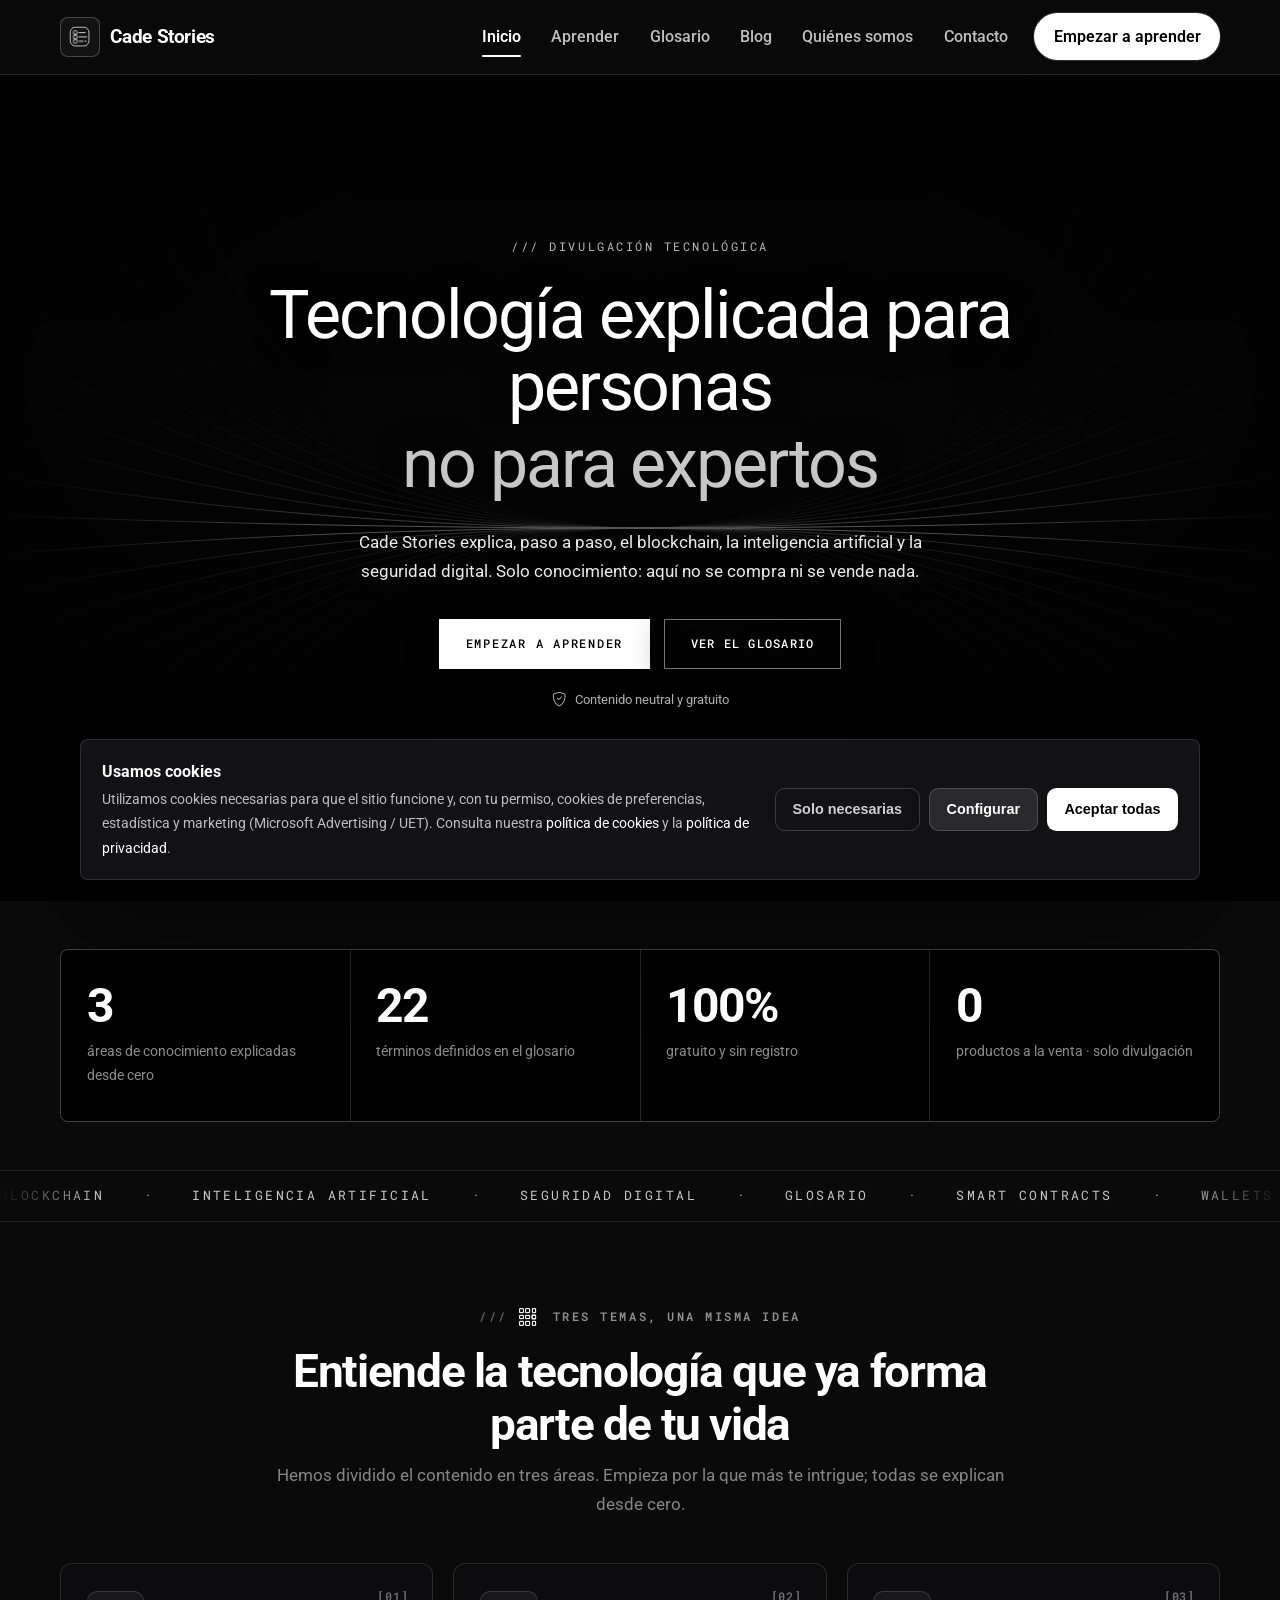
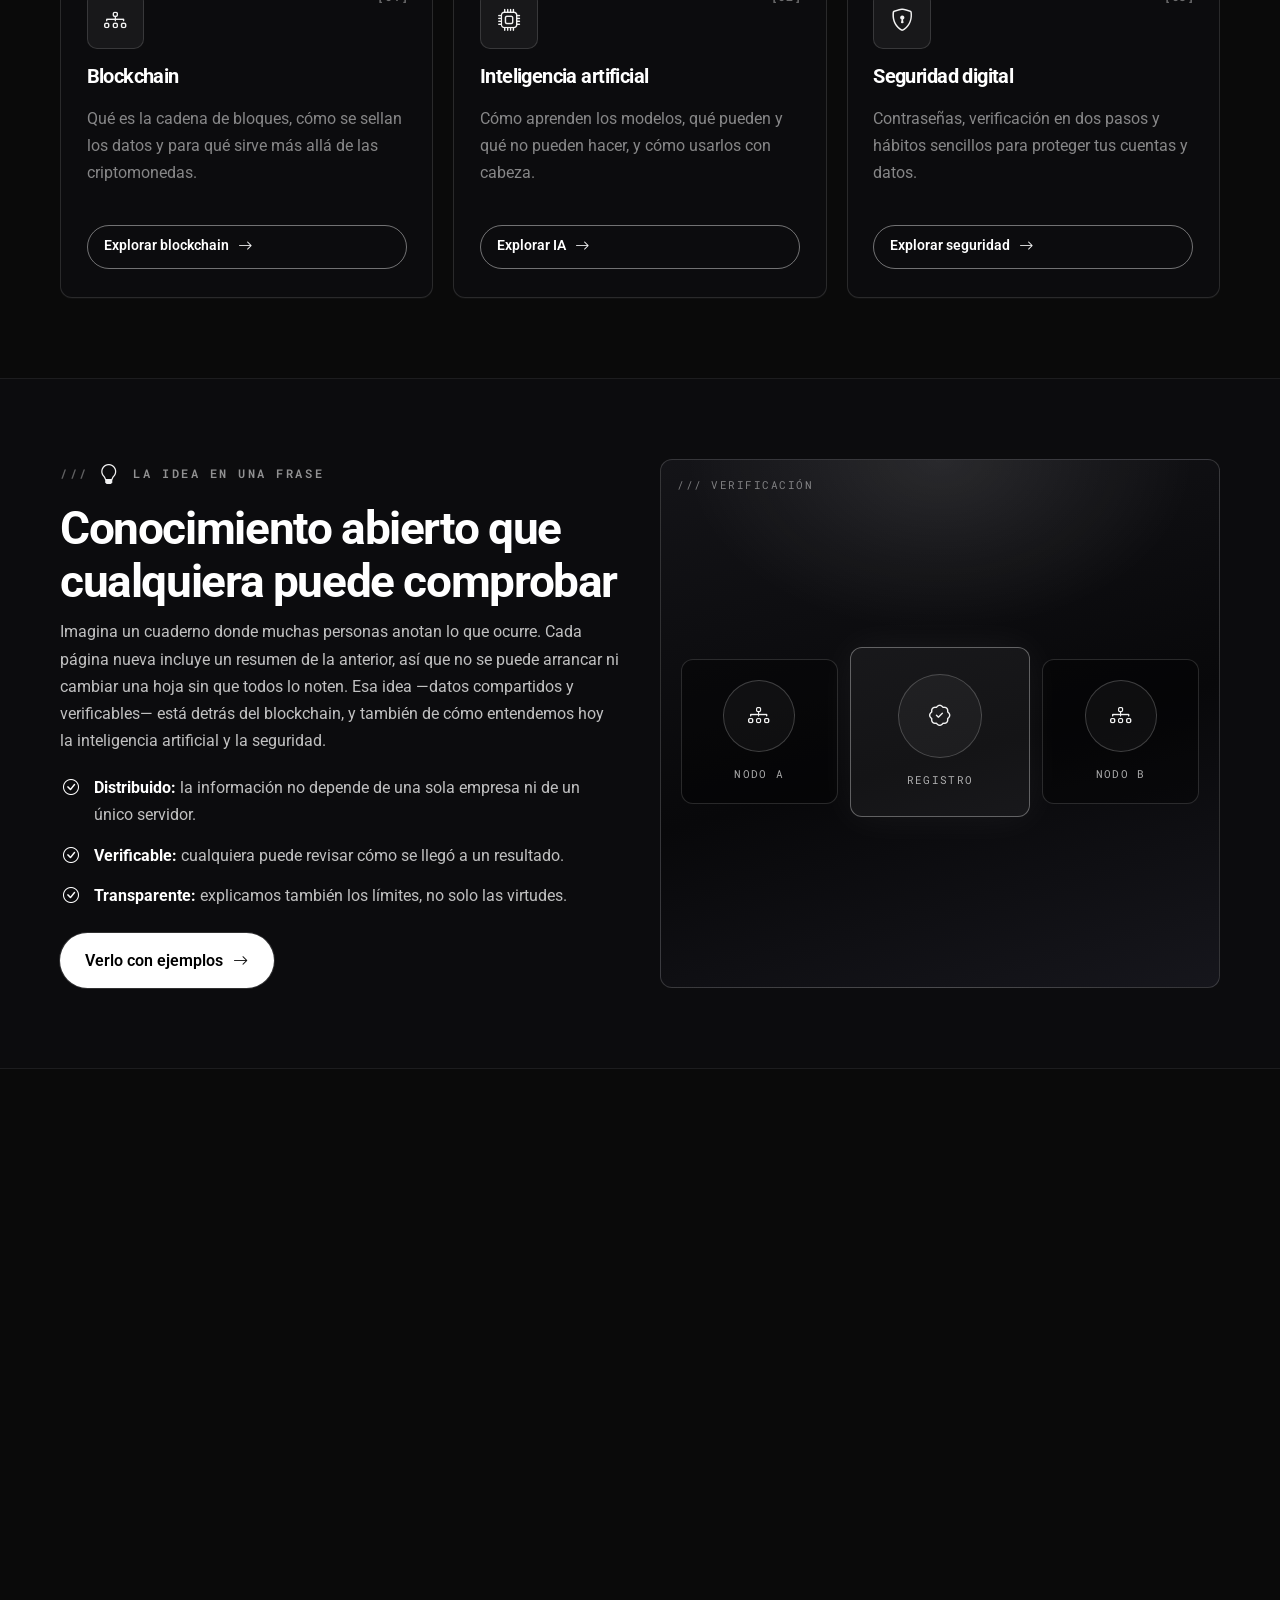
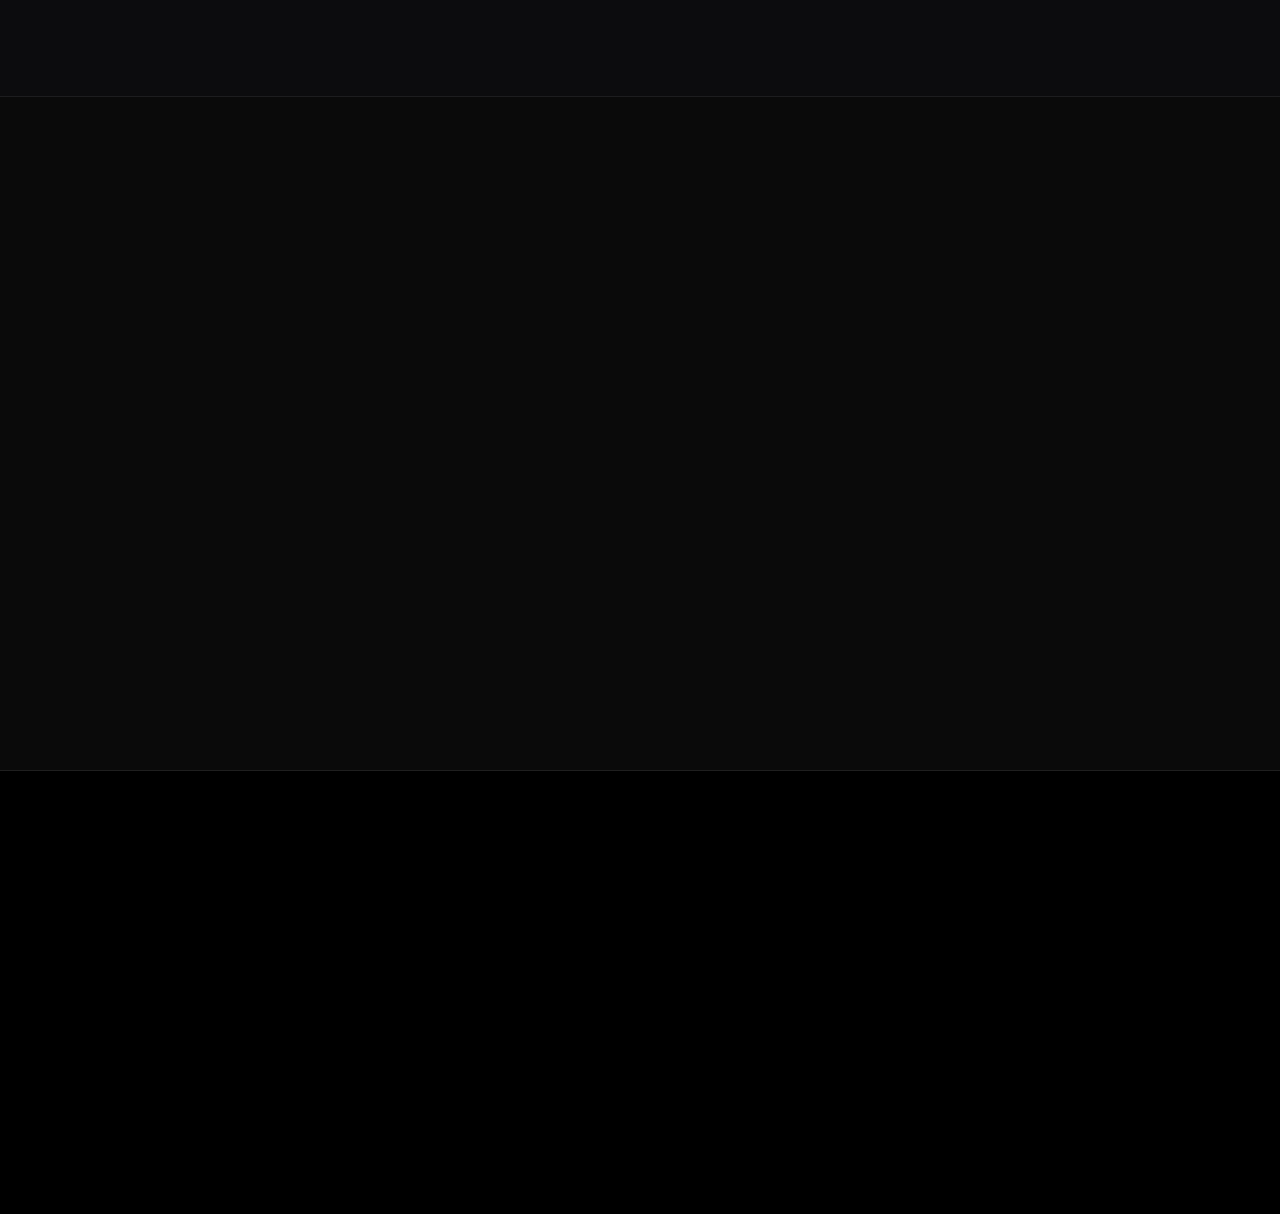
==== commit 35d110df: "feat(brand): redesign logo as chain blocks + story lines Replace pill-and-bars mark with square chai" ====
--- a/index.html
+++ b/index.html
@@ -23,12 +23,12 @@
 <meta property="og:description" content="Portal educativo que explica, con ejemplos sencillos, cómo funcionan el blockchain, la inteligencia artificial y la seguridad digital. Solo conocimiento: aquí no se compra ni se vende nada.">
 <meta property="og:url" content="https://artemegorov007.github.io/cade-stories/index.html">
 <meta property="og:locale" content="es_ES">
-<meta property="og:image" content="https://artemegorov007.github.io/cade-stories/assets/img/og.svg?v=1782573194">
+<meta property="og:image" content="https://artemegorov007.github.io/cade-stories/assets/img/og.svg?v=1782598385">
 <meta property="og:image:alt" content="Cade Stories — Blockchain, inteligencia artificial y seguridad digital, explicados con claridad">
 <meta name="twitter:card" content="summary_large_image">
 <meta name="twitter:title" content="Cade Stories — Blockchain, inteligencia artificial y seguridad digital explicados con claridad">
 <meta name="twitter:description" content="Portal educativo que explica, con ejemplos sencillos, cómo funcionan el blockchain, la inteligencia artificial y la seguridad digital. Solo conocimiento: aquí no se compra ni se vende nada.">
-<meta name="twitter:image" content="https://artemegorov007.github.io/cade-stories/assets/img/og.svg?v=1782573194">
+<meta name="twitter:image" content="https://artemegorov007.github.io/cade-stories/assets/img/og.svg?v=1782598385">
 <script type="application/ld+json">{"@context":"https://schema.org","@graph":[{"@type":"Organization","@id":"https://artemegorov007.github.io/cade-stories/#organization","name":"Cade Stories","url":"https://artemegorov007.github.io/cade-stories","email":"hola@cadestories.com","telephone":"+34 932 45 18 70","address":{"@type":"PostalAddress","streetAddress":"Carrer de Pau Claris 138, 4ª planta","postalCode":"08009","addressLocality":"Barcelona","addressCountry":"ES"}},{"@type":"WebSite","@id":"https://artemegorov007.github.io/cade-stories/#website","url":"https://artemegorov007.github.io/cade-stories","name":"Cade Stories","description":"Blockchain, inteligencia artificial y seguridad digital, explicados con claridad","publisher":{"@id":"https://artemegorov007.github.io/cade-stories/#organization"},"inLanguage":"es-ES"}]}</script>
 
 <link rel="icon" href="data:image/svg+xml,%3Csvg xmlns='http://www.w3.org/2000/svg' viewBox='0 0 64 64'%3E%3Crect width='64' height='64' rx='14' fill='%23000000'/%3E%3Crect x='1' y='1' width='62' height='62' rx='13' fill='none' stroke='%23ffffff' stroke-opacity='.25' stroke-width='2'/%3E%3Cpath d='M20 22 h24 a4 4 0 0 1 4 4 v12 a4 4 0 0 1 -4 4 h-12 l-8 8 v-8 a4 4 0 0 1 -4 -4 v-12 a4 4 0 0 1 4 -4 z' fill='%23ffffff'/%3E%3Ccircle cx='32' cy='32' r='4.5' fill='%23000000'/%3E%3C/svg%3E">
@@ -41,7 +41,7 @@
 <link rel="stylesheet" href="assets/css/tokens.css?v=1782597703">
 <link rel="stylesheet" href="assets/css/style.css?v=1782597908">
 <link rel="stylesheet" href="assets/css/theme-lz.css?v=1782597908">
-<link rel="stylesheet" href="assets/css/animations.css?v=1782597703">
+<link rel="stylesheet" href="assets/css/animations.css?v=1782598385">
 <link rel="stylesheet" href="assets/css/theme-lz-home.css?v=1782597908">
 </head>
 <body>
@@ -49,7 +49,7 @@
 <header class="topbar">
   <div class="container topbar__inner">
     <a class="brand" href="index.html" aria-label="Cade Stories — inicio">
-      <span class="brand__mark" aria-hidden="true"><svg class="brand-logo" viewBox="0 0 32 40" xmlns="http://www.w3.org/2000/svg" role="img" aria-label="Cade Stories"><rect class="brand-logo__frame" x="7" y="3" width="18" height="34" rx="9" fill="none" stroke="currentColor" stroke-width="1.35" opacity="0.9"/><line class="brand-logo__bar brand-logo__bar--1" x1="11" y1="13" x2="21" y2="13" stroke="currentColor" stroke-width="1.45" stroke-linecap="round"/><line class="brand-logo__bar brand-logo__bar--2" x1="11" y1="20" x2="24" y2="20" stroke="currentColor" stroke-width="1.45" stroke-linecap="round"/><line class="brand-logo__bar brand-logo__bar--3" x1="11" y1="27" x2="17" y2="27" stroke="currentColor" stroke-width="1.45" stroke-linecap="round"/></svg></span>      <span class="brand__name">Cade <b>Stories</b></span>
+      <span class="brand__mark" aria-hidden="true"><svg class="brand-logo" viewBox="0 0 36 36" xmlns="http://www.w3.org/2000/svg" role="img" aria-label="Cade Stories"><rect class="brand-logo__frame" x="3.5" y="3.5" width="29" height="29" rx="8" fill="none" stroke="currentColor" stroke-width="1.2" opacity="0.92"/><rect class="brand-logo__block brand-logo__block--1" x="8.5" y="9" width="5.5" height="5.5" rx="1.35" fill="none" stroke="currentColor" stroke-width="1.15"/><rect class="brand-logo__block brand-logo__block--2" x="8.5" y="15.75" width="5.5" height="5.5" rx="1.35" fill="none" stroke="currentColor" stroke-width="1.15"/><rect class="brand-logo__block brand-logo__block--3" x="8.5" y="22.5" width="5.5" height="5.5" rx="1.35" fill="none" stroke="currentColor" stroke-width="1.15"/><line class="brand-logo__link brand-logo__link--1" x1="11.25" y1="14.5" x2="11.25" y2="15.75" stroke="currentColor" stroke-width="1.15" stroke-linecap="round"/><line class="brand-logo__link brand-logo__link--2" x1="11.25" y1="21.25" x2="11.25" y2="22.5" stroke="currentColor" stroke-width="1.15" stroke-linecap="round"/><line class="brand-logo__line brand-logo__line--1" x1="17" y1="11.75" x2="26.5" y2="11.75" stroke="currentColor" stroke-width="1.25" stroke-linecap="round"/><line class="brand-logo__line brand-logo__line--2" x1="17" y1="18.5" x2="29" y2="18.5" stroke="currentColor" stroke-width="1.25" stroke-linecap="round"/><line class="brand-logo__line brand-logo__line--3" x1="17" y1="25.25" x2="23.5" y2="25.25" stroke="currentColor" stroke-width="1.25" stroke-linecap="round"/><circle class="brand-logo__dot" cx="27.25" cy="25.25" r="1.15" fill="currentColor"/></svg></span>      <span class="brand__name">Cade <b>Stories</b></span>
     </a>
 
     <button class="burger" id="burger" type="button" aria-label="Abrir menú" aria-expanded="false" aria-controls="nav">
@@ -261,7 +261,7 @@
     <div class="footer__top">
       <div class="footer__brand">
         <a class="brand" href="index.html" aria-label="Cade Stories — inicio">
-          <span class="brand__mark" aria-hidden="true"><svg class="brand-logo" viewBox="0 0 32 40" xmlns="http://www.w3.org/2000/svg" role="img" aria-label="Cade Stories"><rect class="brand-logo__frame" x="7" y="3" width="18" height="34" rx="9" fill="none" stroke="currentColor" stroke-width="1.35" opacity="0.9"/><line class="brand-logo__bar brand-logo__bar--1" x1="11" y1="13" x2="21" y2="13" stroke="currentColor" stroke-width="1.45" stroke-linecap="round"/><line class="brand-logo__bar brand-logo__bar--2" x1="11" y1="20" x2="24" y2="20" stroke="currentColor" stroke-width="1.45" stroke-linecap="round"/><line class="brand-logo__bar brand-logo__bar--3" x1="11" y1="27" x2="17" y2="27" stroke="currentColor" stroke-width="1.45" stroke-linecap="round"/></svg></span>          <span class="brand__name">Cade <b>Stories</b></span>
+          <span class="brand__mark" aria-hidden="true"><svg class="brand-logo" viewBox="0 0 36 36" xmlns="http://www.w3.org/2000/svg" role="img" aria-label="Cade Stories"><rect class="brand-logo__frame" x="3.5" y="3.5" width="29" height="29" rx="8" fill="none" stroke="currentColor" stroke-width="1.2" opacity="0.92"/><rect class="brand-logo__block brand-logo__block--1" x="8.5" y="9" width="5.5" height="5.5" rx="1.35" fill="none" stroke="currentColor" stroke-width="1.15"/><rect class="brand-logo__block brand-logo__block--2" x="8.5" y="15.75" width="5.5" height="5.5" rx="1.35" fill="none" stroke="currentColor" stroke-width="1.15"/><rect class="brand-logo__block brand-logo__block--3" x="8.5" y="22.5" width="5.5" height="5.5" rx="1.35" fill="none" stroke="currentColor" stroke-width="1.15"/><line class="brand-logo__link brand-logo__link--1" x1="11.25" y1="14.5" x2="11.25" y2="15.75" stroke="currentColor" stroke-width="1.15" stroke-linecap="round"/><line class="brand-logo__link brand-logo__link--2" x1="11.25" y1="21.25" x2="11.25" y2="22.5" stroke="currentColor" stroke-width="1.15" stroke-linecap="round"/><line class="brand-logo__line brand-logo__line--1" x1="17" y1="11.75" x2="26.5" y2="11.75" stroke="currentColor" stroke-width="1.25" stroke-linecap="round"/><line class="brand-logo__line brand-logo__line--2" x1="17" y1="18.5" x2="29" y2="18.5" stroke="currentColor" stroke-width="1.25" stroke-linecap="round"/><line class="brand-logo__line brand-logo__line--3" x1="17" y1="25.25" x2="23.5" y2="25.25" stroke="currentColor" stroke-width="1.25" stroke-linecap="round"/><circle class="brand-logo__dot" cx="27.25" cy="25.25" r="1.15" fill="currentColor"/></svg></span>          <span class="brand__name">Cade <b>Stories</b></span>
         </a>
         <p class="footer__about">
           Un proyecto educativo independiente que cuenta, en lenguaje claro, cómo funcionan
--- a/assets/css/animations.css
+++ b/assets/css/animations.css
@@ -974,28 +974,59 @@
   height: 1.35rem;
 }
 
-/* Brand logo v4 — LZ bars */
+/* Brand logo v5 — chain blocks + story lines */
+@keyframes brand-draw {
+  to { stroke-dashoffset: 0; }
+}
+@keyframes brand-logo-in {
+  to { stroke-dashoffset: 0; opacity: 1; }
+}
+@keyframes brand-logo-pop {
+  from { opacity: 0; transform: scale(0.82); }
+  to { opacity: 1; transform: scale(1); }
+}
 .brand-logo__frame {
-  stroke-dasharray: 108;
-  stroke-dashoffset: 108;
-  animation: brand-draw 2s cubic-bezier(0.22, 1, 0.36, 1) forwards;
-}
-.brand-logo__bar {
-  stroke-dasharray: 20;
-  stroke-dashoffset: 20;
+  stroke-dasharray: 112;
+  stroke-dashoffset: 112;
+  animation: brand-draw 1.8s cubic-bezier(0.22, 1, 0.36, 1) forwards;
+}
+.brand-logo__block {
   opacity: 0;
-  animation: brand-bar-in 0.55s ease forwards;
-}
-.brand-logo__bar--1 { animation-delay: 0.55s; }
-.brand-logo__bar--2 { animation-delay: 0.72s; }
-.brand-logo__bar--3 { animation-delay: 0.88s; }
-@keyframes brand-bar-in {
-  to { stroke-dashoffset: 0; opacity: 1; }
-}
-.brand:hover .brand-logo__bar--2 { transform-origin: 11px 20px; animation: brand-bar-pulse 1.8s ease-in-out infinite; }
-@keyframes brand-bar-pulse {
+  transform-box: fill-box;
+  transform-origin: center;
+  animation: brand-logo-pop 0.45s cubic-bezier(0.22, 1, 0.36, 1) forwards;
+}
+.brand-logo__block--1 { animation-delay: 0.35s; }
+.brand-logo__block--2 { animation-delay: 0.48s; }
+.brand-logo__block--3 { animation-delay: 0.61s; }
+.brand-logo__link {
+  stroke-dasharray: 6;
+  stroke-dashoffset: 6;
+  opacity: 0;
+  animation: brand-logo-in 0.35s ease forwards;
+}
+.brand-logo__link--1 { animation-delay: 0.52s; }
+.brand-logo__link--2 { animation-delay: 0.65s; }
+.brand-logo__line {
+  stroke-dasharray: 18;
+  stroke-dashoffset: 18;
+  opacity: 0;
+  animation: brand-logo-in 0.5s ease forwards;
+}
+.brand-logo__line--1 { animation-delay: 0.58s; }
+.brand-logo__line--2 { animation-delay: 0.72s; }
+.brand-logo__line--3 { animation-delay: 0.86s; }
+.brand-logo__dot {
+  opacity: 0;
+  animation: brand-logo-pop 0.35s ease forwards;
+  animation-delay: 0.95s;
+}
+.brand:hover .brand-logo__line--2 {
+  animation: brand-line-pulse 1.6s ease-in-out infinite;
+}
+@keyframes brand-line-pulse {
   0%, 100% { opacity: 1; }
-  50% { opacity: 0.55; }
+  50% { opacity: 0.5; }
 }
 
 /* Split visual bi fallback */
@@ -1277,9 +1308,9 @@
   color: #fff;
 }
 .brand-logo {
-  width: 1.55rem;
+  width: 1.45rem;
   height: auto;
-  aspect-ratio: 32 / 40;
+  aspect-ratio: 1;
 }
 :is(.pillar__more, .post-card__more):hover :is(.licon__bi, .licon > .bi) {
   color: #000 !important;
@@ -1403,9 +1434,12 @@
   max-width: 100%;
 }
 html.motion-static .brand-logo__frame,
+html.motion-static .brand-logo__block,
+html.motion-static .brand-logo__link,
 html.motion-static .brand-logo__line,
 html.motion-static .brand-logo__dot {
   animation: none !important;
   stroke-dashoffset: 0;
   opacity: 1;
-}
+  transform: none;
+}
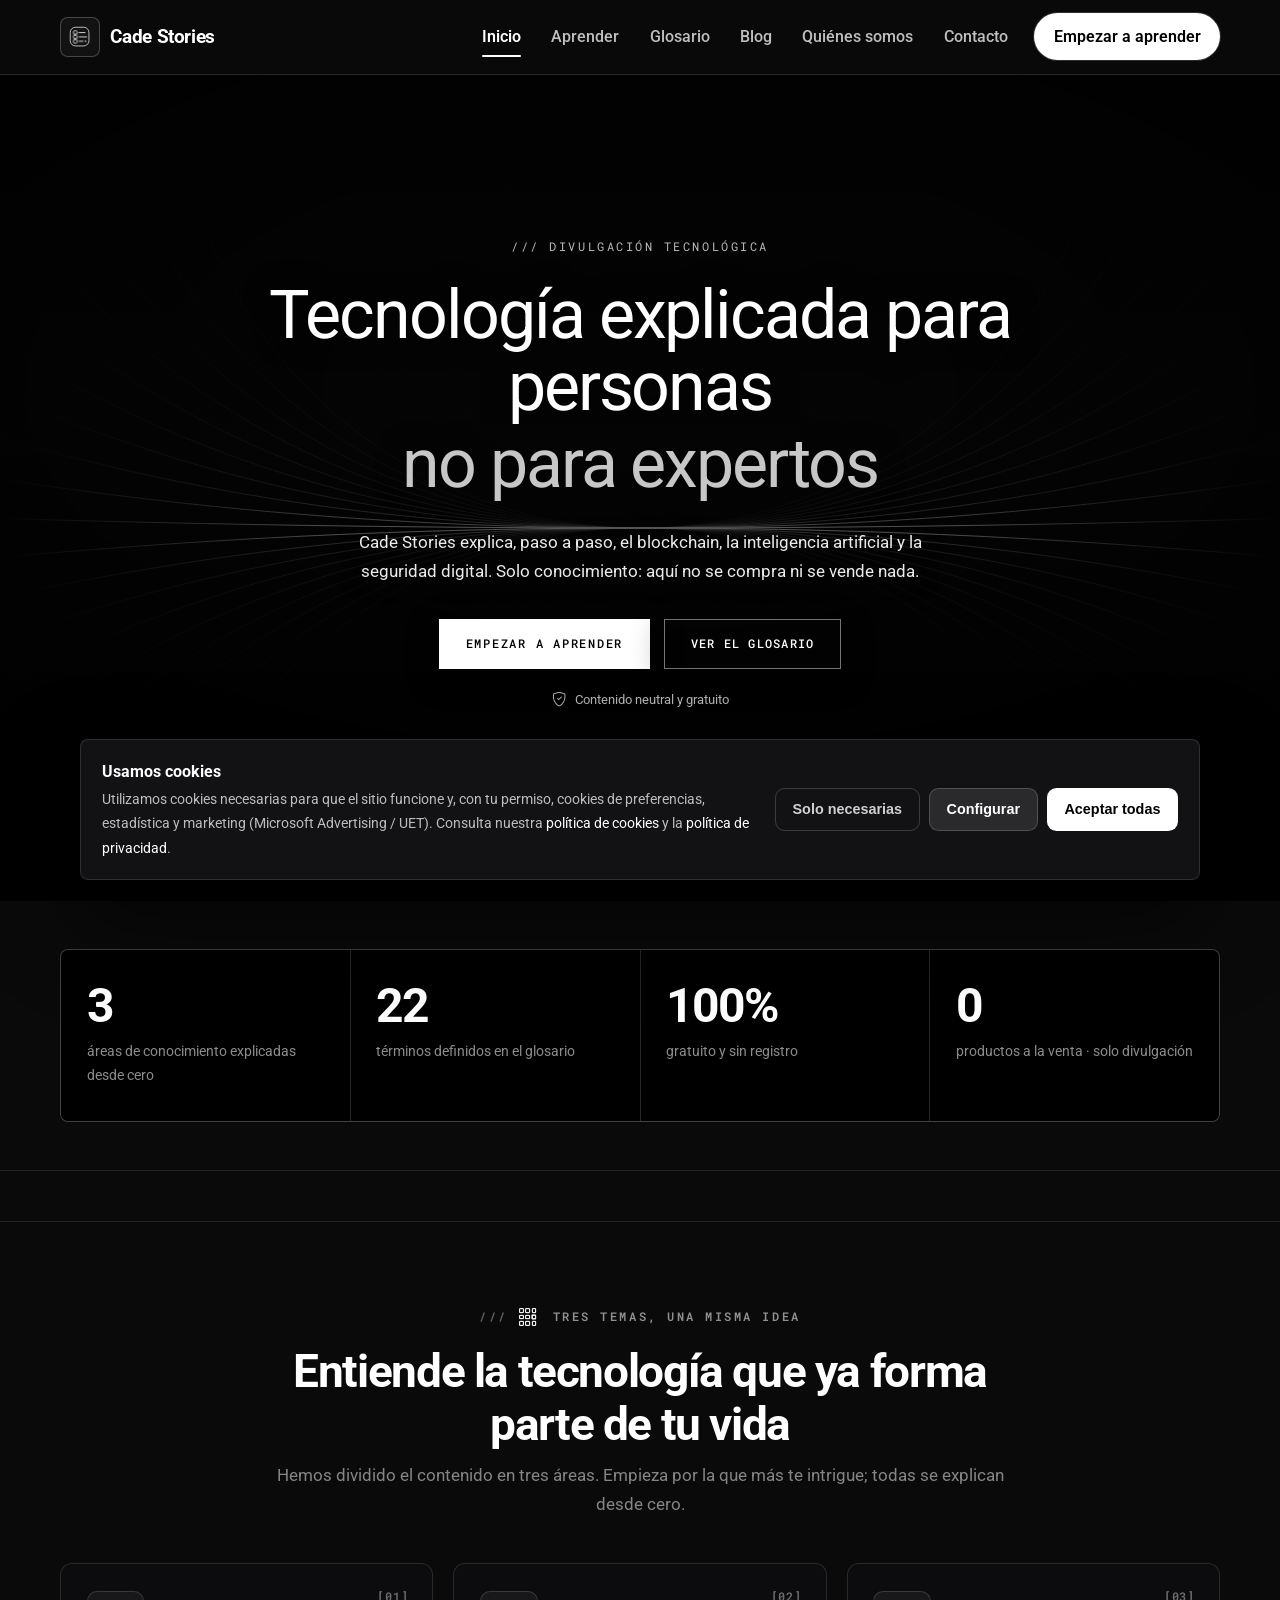
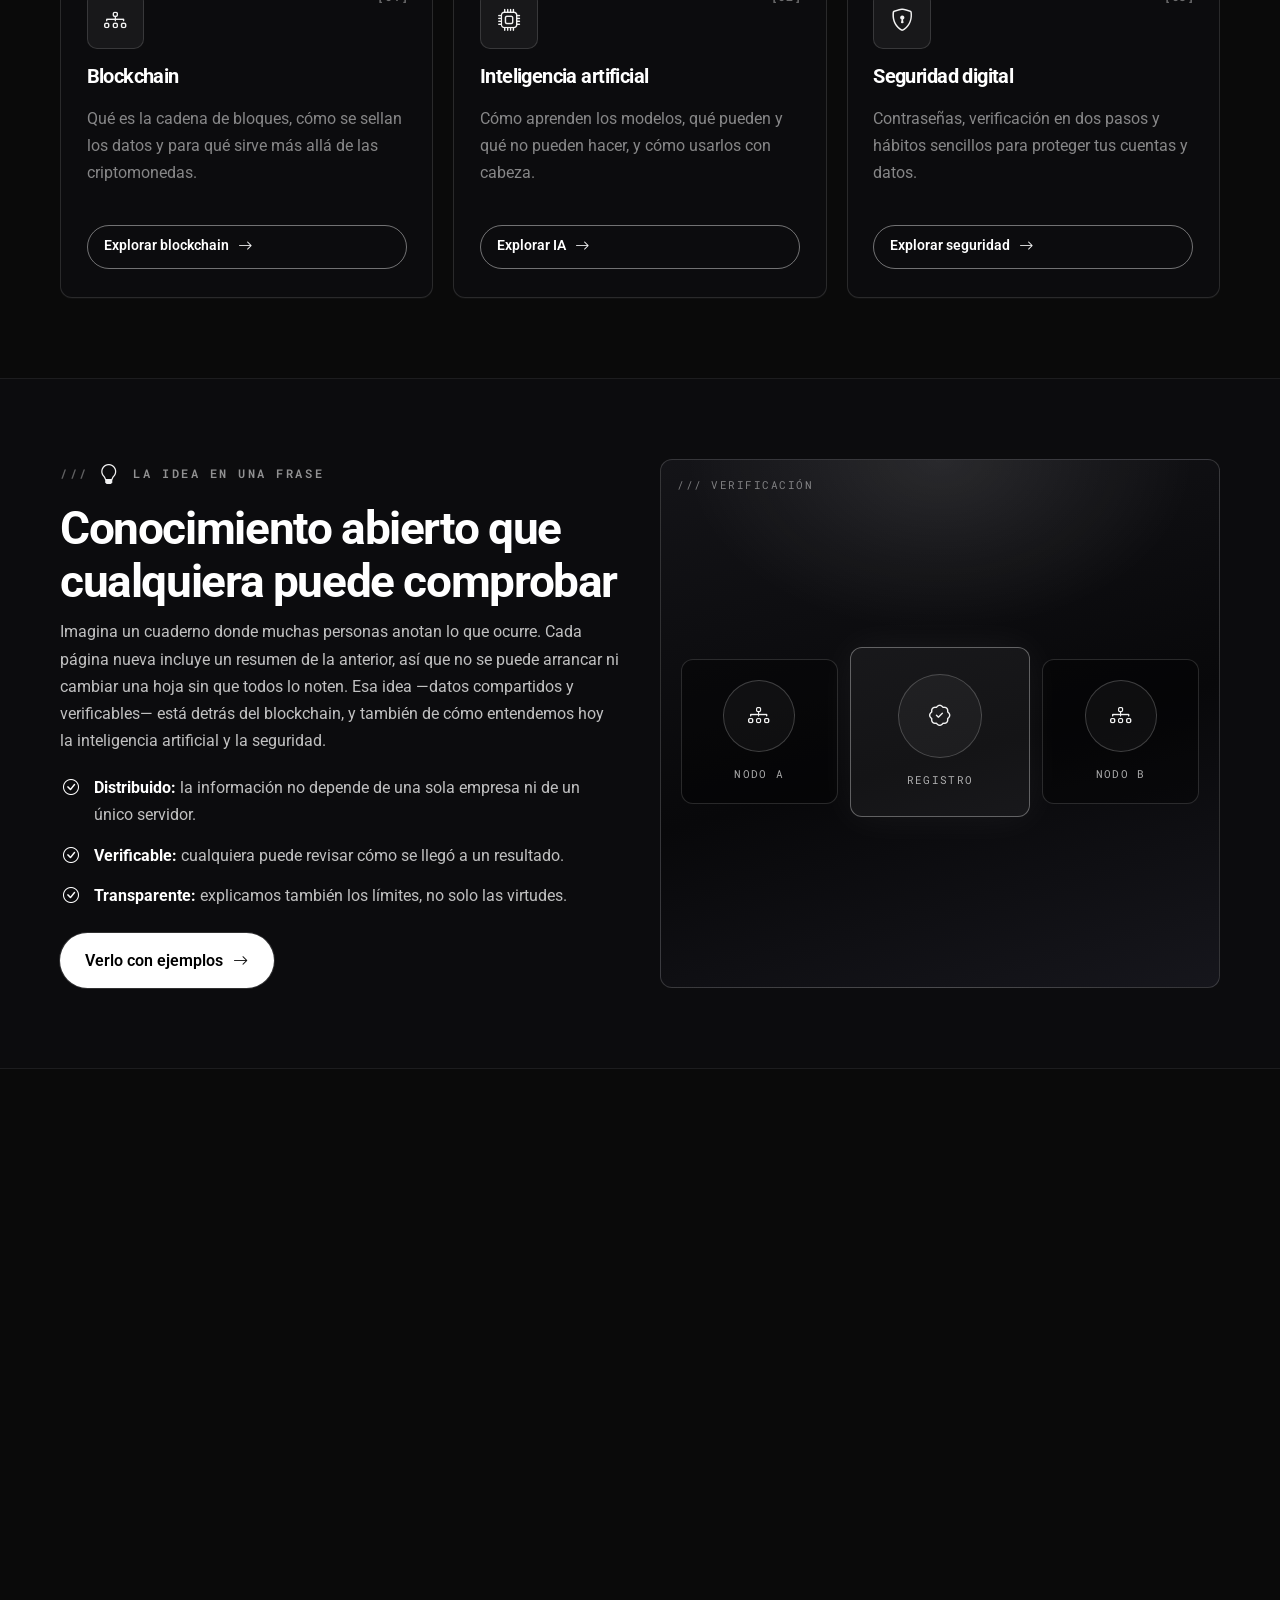
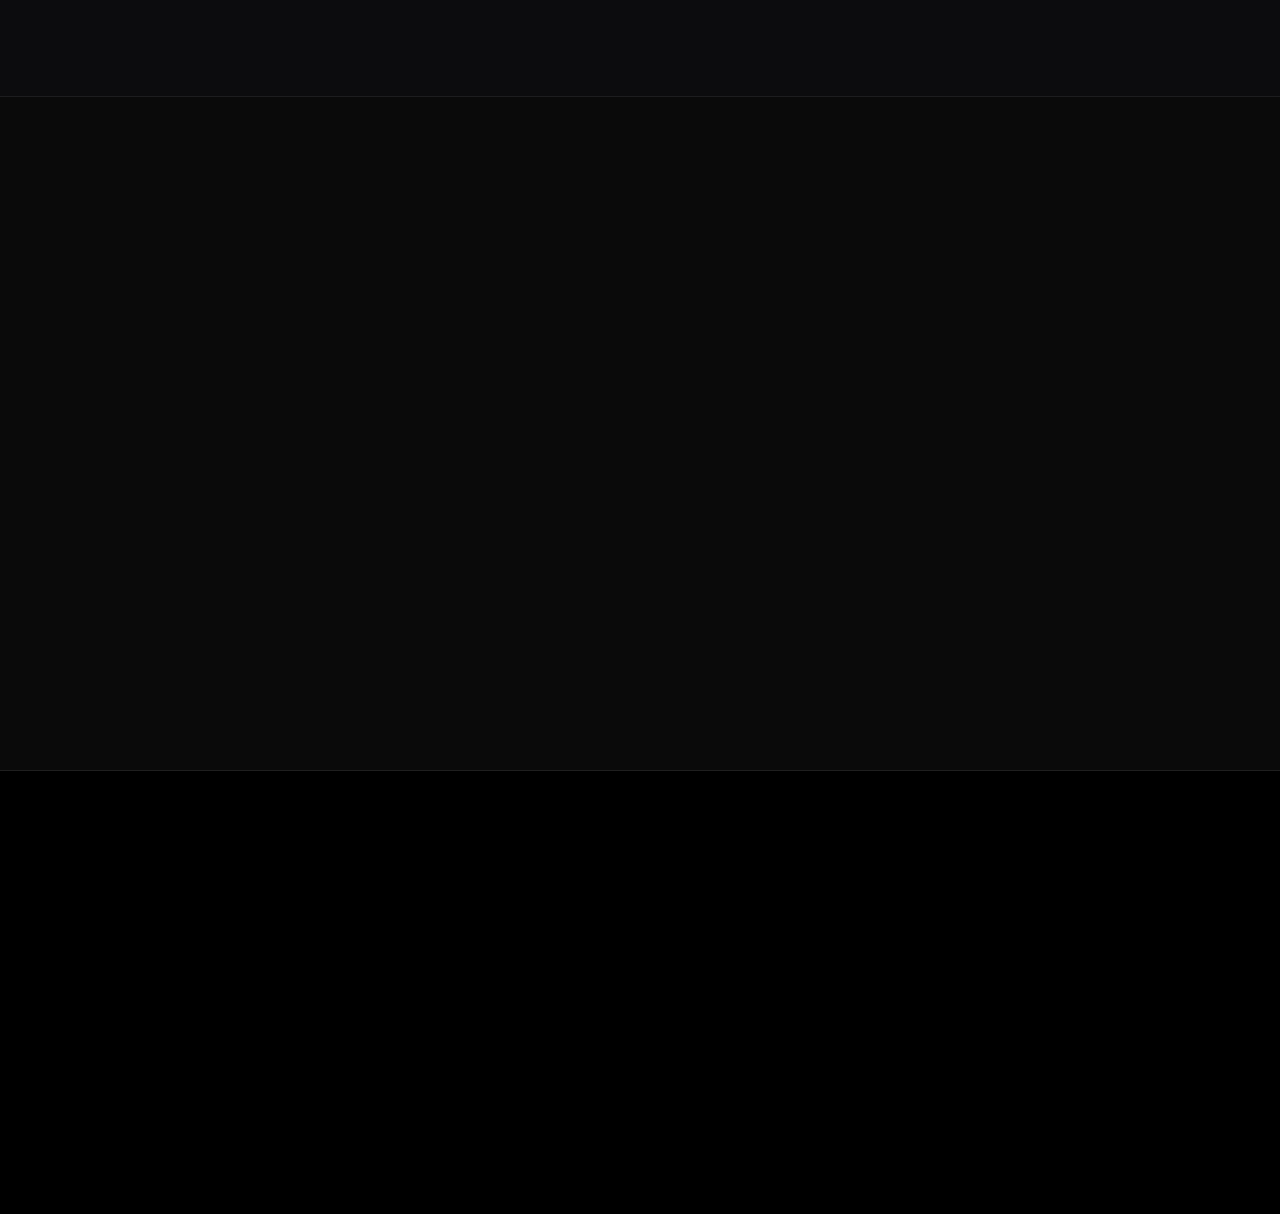
==== commit a34fd673: "fix(viewport): Telegram WebView top gap fill via visualViewport env(safe-area-inset-top) is often 0 " ====
--- a/index.html
+++ b/index.html
@@ -4,6 +4,7 @@
 <meta charset="utf-8">
 <meta name="viewport" content="width=device-width, initial-scale=1.0, viewport-fit=cover">
 <script>document.documentElement.className += ' js';</script>
+<script src="assets/js/viewport-host.js?v=1782598942"></script>
 <script>
 window.uetq = window.uetq || [];
 window.uetq.push('consent', 'default', { ad_storage: 'denied' });
@@ -38,8 +39,8 @@
 <link href="https://fonts.googleapis.com/css2?family=Inter:wght@400;500;600;700&family=Space+Grotesk:wght@500;600;700&family=Sora:wght@500;600;700&family=JetBrains+Mono:wght@500;600&display=swap" rel="stylesheet">
 <link href="https://fonts.googleapis.com/css2?family=Roboto:wght@300;400;500;700&family=Roboto+Mono:wght@400;500&display=swap" rel="stylesheet">
 <link rel="stylesheet" href="https://cdn.jsdelivr.net/npm/bootstrap-icons@1.11.3/font/bootstrap-icons.css">
-<link rel="stylesheet" href="assets/css/tokens.css?v=1782597703">
-<link rel="stylesheet" href="assets/css/style.css?v=1782597908">
+<link rel="stylesheet" href="assets/css/tokens.css?v=1782598917">
+<link rel="stylesheet" href="assets/css/style.css?v=1782598917">
 <link rel="stylesheet" href="assets/css/theme-lz.css?v=1782597908">
 <link rel="stylesheet" href="assets/css/animations.css?v=1782598385">
 <link rel="stylesheet" href="assets/css/theme-lz-home.css?v=1782597908">
--- a/assets/css/tokens.css
+++ b/assets/css/tokens.css
@@ -1,5 +1,9 @@
 :root {
-  --safe-top: env(safe-area-inset-top, 0px);
+  --host-inset-top: 0px;
+  --host-inset-bottom: 0px;
+  --tg-chrome-top: 0px;
+  --safe-top: max(env(safe-area-inset-top, 0px), var(--host-inset-top, 0px));
+  --safe-bottom: max(env(safe-area-inset-bottom, 0px), var(--host-inset-bottom, 0px));
   --topbar-h: calc(4.6rem + var(--safe-top));
 
   --brand: #047857;
--- a/assets/css/style.css
+++ b/assets/css/style.css
@@ -326,22 +326,19 @@
     z-index: 100;
     padding-top: var(--safe-top);
     overflow: visible;
+    background-color: #0a0a0a;
   }
-  body.nav-open .topbar {
-    position: fixed;
+  html.is-telegram-webview .topbar::after {
+    content: "";
+    position: absolute;
+    left: 0;
+    right: 0;
+    bottom: 100%;
+    height: var(--tg-chrome-top, 0px);
+    background: #0a0a0a;
+    pointer-events: none;
   }
-  .topbar::before {
-  content: "";
-  position: absolute;
-  left: 0;
-  right: 0;
-  top: 0;
-  height: var(--safe-top);
-  background: #0a0a0a;
-  pointer-events: none;
-  z-index: -1;
-}
-.topbar__inner { position: relative; z-index: 92; }
+  .topbar__inner { position: relative; z-index: 92; }
   .burger { display: inline-flex; z-index: 93; }
   .nav {
     position: fixed;
@@ -354,7 +351,7 @@
     align-items: stretch;
     gap: 0.25rem;
     margin: 0;
-    padding: 1rem 1.25rem max(1.4rem, env(safe-area-inset-bottom));
+    padding: 1rem 1.25rem max(1.4rem, var(--safe-bottom, env(safe-area-inset-bottom)));
     background: var(--surface);
     border-bottom: 1px solid var(--line);
     box-shadow: var(--shadow);
@@ -1251,7 +1248,7 @@
   .cookie {
     left: 1rem;
     right: 1rem;
-    bottom: max(1rem, env(safe-area-inset-bottom));
+    bottom: max(1rem, var(--safe-bottom, env(safe-area-inset-bottom)));
     flex-direction: column;
     align-items: stretch;
   }
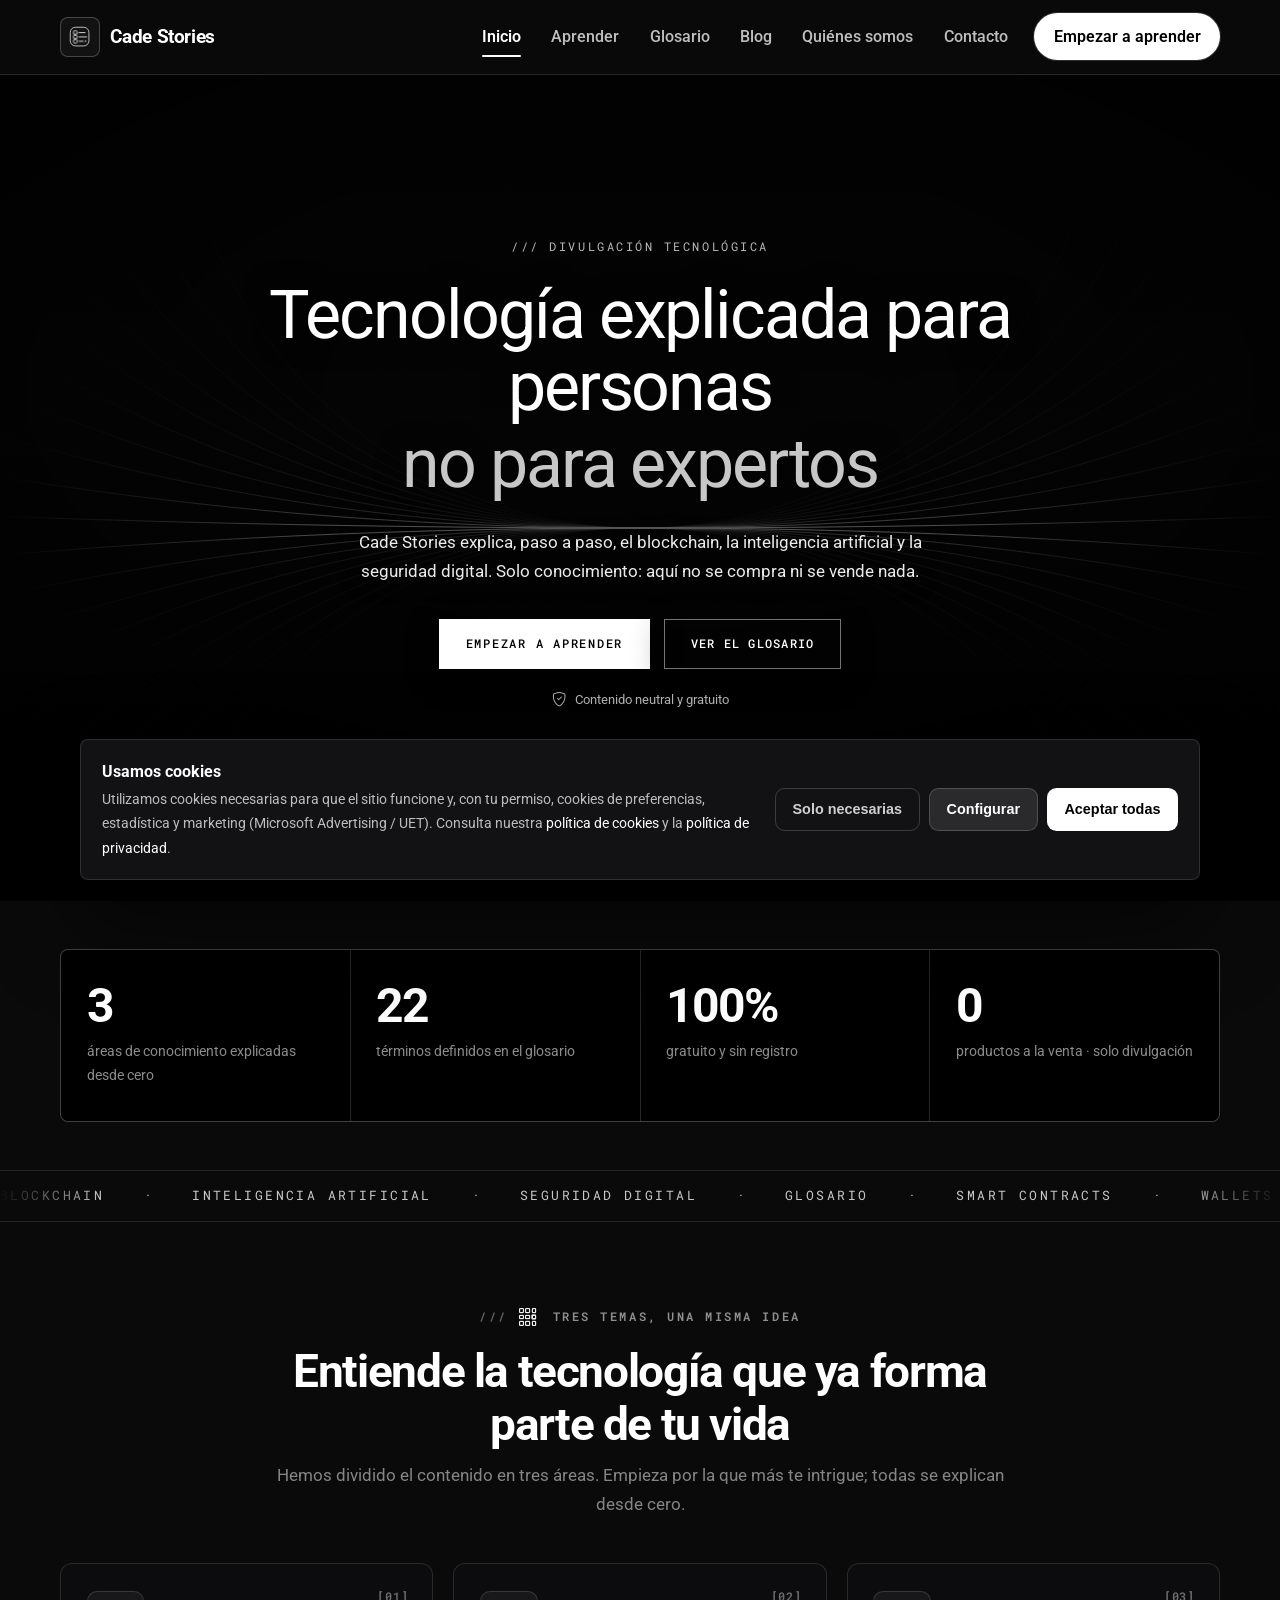
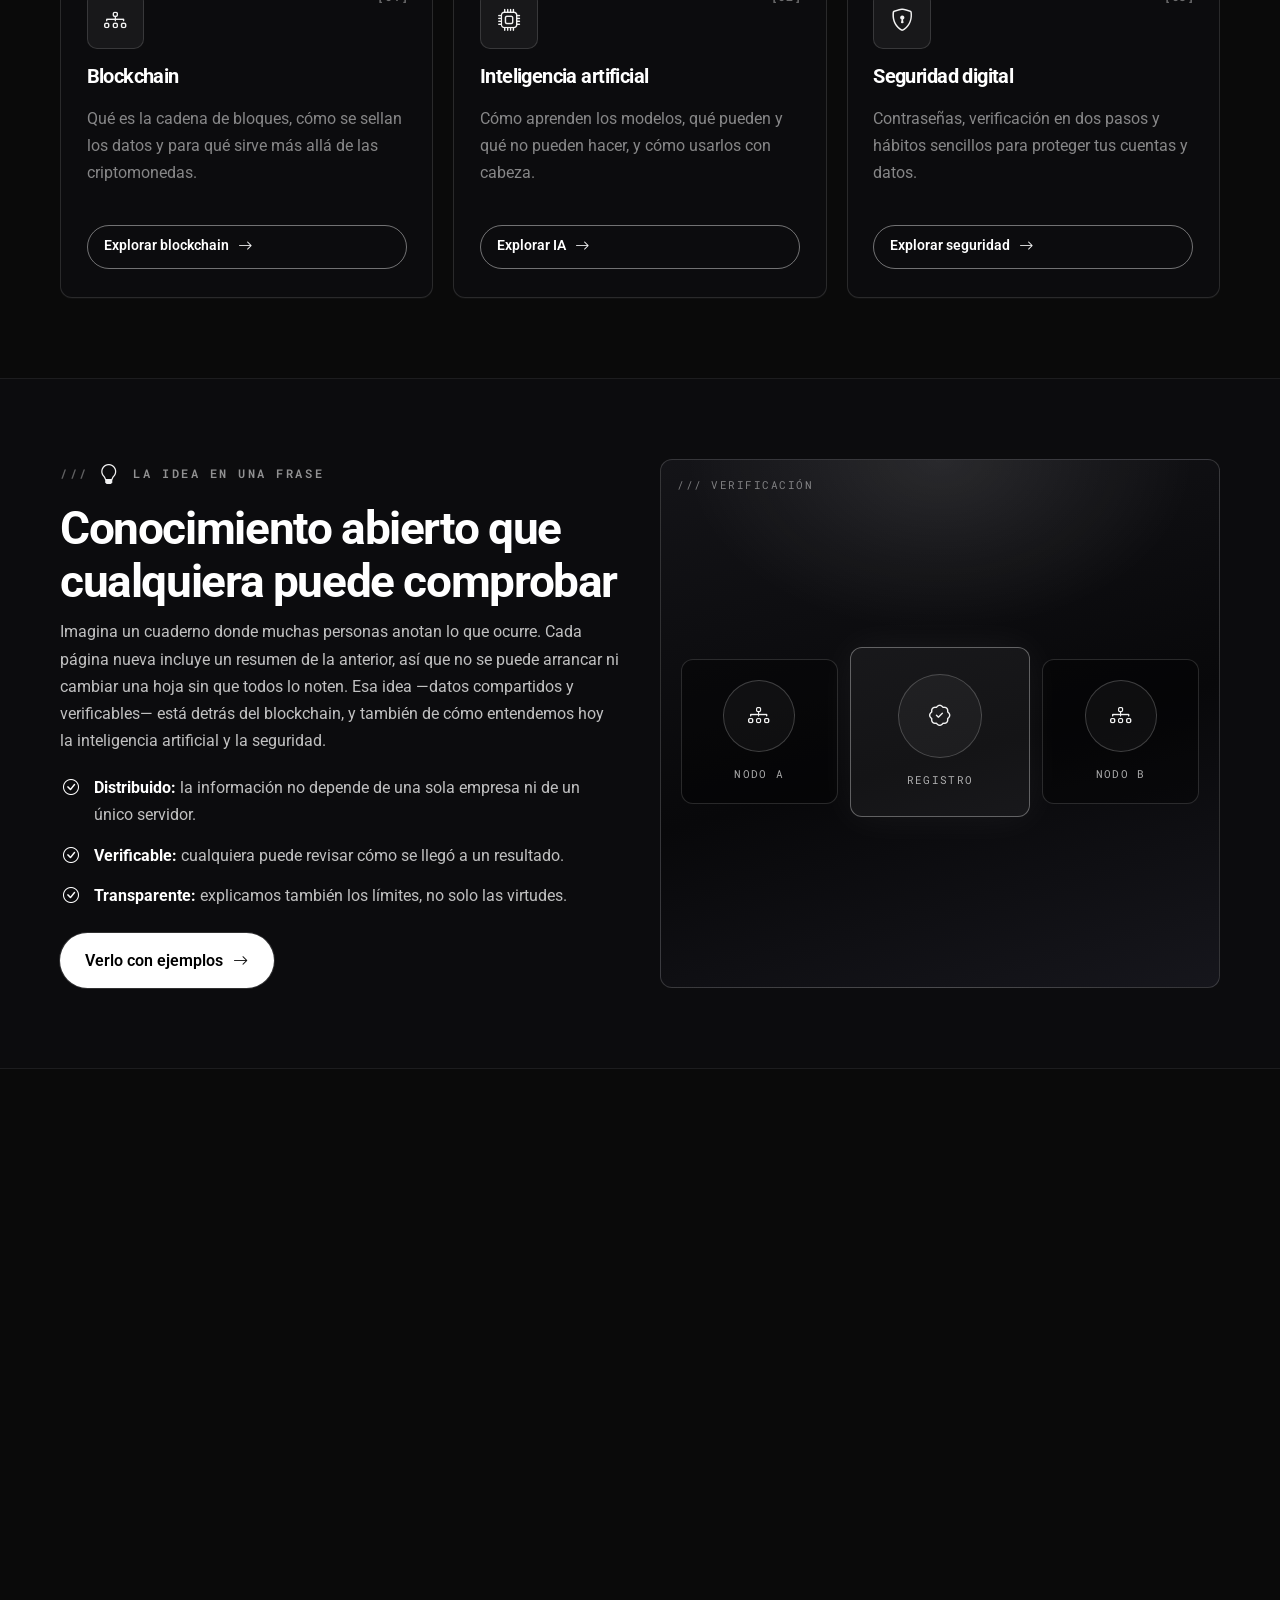
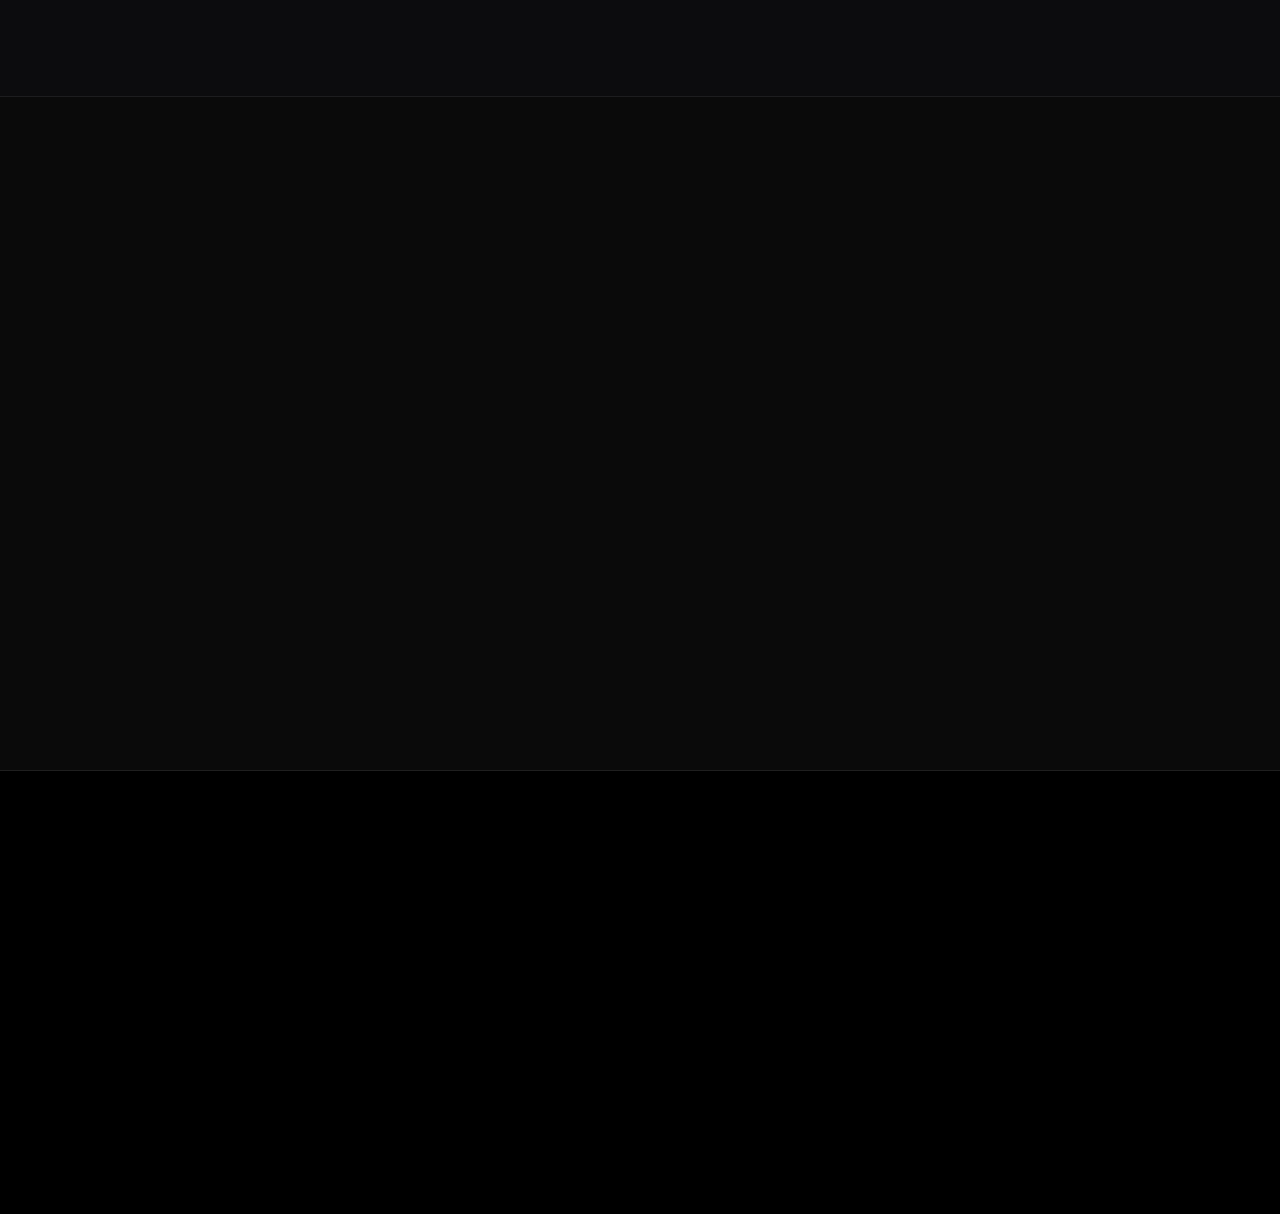
==== commit 762a2ed3: "fix(viewport): pull TG topbar into chrome gap via probe + offset Measure fixed probe/topbar rect whe" ====
--- a/index.html
+++ b/index.html
@@ -4,7 +4,7 @@
 <meta charset="utf-8">
 <meta name="viewport" content="width=device-width, initial-scale=1.0, viewport-fit=cover">
 <script>document.documentElement.className += ' js';</script>
-<script src="assets/js/viewport-host.js?v=1782598942"></script>
+<script src="assets/js/viewport-host.js?v=1782599391"></script>
 <script>
 window.uetq = window.uetq || [];
 window.uetq.push('consent', 'default', { ad_storage: 'denied' });
@@ -39,8 +39,8 @@
 <link href="https://fonts.googleapis.com/css2?family=Inter:wght@400;500;600;700&family=Space+Grotesk:wght@500;600;700&family=Sora:wght@500;600;700&family=JetBrains+Mono:wght@500;600&display=swap" rel="stylesheet">
 <link href="https://fonts.googleapis.com/css2?family=Roboto:wght@300;400;500;700&family=Roboto+Mono:wght@400;500&display=swap" rel="stylesheet">
 <link rel="stylesheet" href="https://cdn.jsdelivr.net/npm/bootstrap-icons@1.11.3/font/bootstrap-icons.css">
-<link rel="stylesheet" href="assets/css/tokens.css?v=1782598917">
-<link rel="stylesheet" href="assets/css/style.css?v=1782598917">
+<link rel="stylesheet" href="assets/css/tokens.css?v=1782599397">
+<link rel="stylesheet" href="assets/css/style.css?v=1782599421">
 <link rel="stylesheet" href="assets/css/theme-lz.css?v=1782597908">
 <link rel="stylesheet" href="assets/css/animations.css?v=1782598385">
 <link rel="stylesheet" href="assets/css/theme-lz-home.css?v=1782597908">
--- a/assets/css/tokens.css
+++ b/assets/css/tokens.css
@@ -4,7 +4,7 @@
   --tg-chrome-top: 0px;
   --safe-top: max(env(safe-area-inset-top, 0px), var(--host-inset-top, 0px));
   --safe-bottom: max(env(safe-area-inset-bottom, 0px), var(--host-inset-bottom, 0px));
-  --topbar-h: calc(4.6rem + var(--safe-top));
+  --topbar-h: calc(4.6rem + var(--safe-top) + var(--tg-chrome-top, 0px));
 
   --brand: #047857;
   --brand-strong: #065f46;
--- a/assets/css/style.css
+++ b/assets/css/style.css
@@ -312,6 +312,18 @@
 .burger.is-open span:nth-child(1) { transform: translateY(7px) rotate(45deg); }
 .burger.is-open span:nth-child(2) { opacity: 0; }
 .burger.is-open span:nth-child(3) { transform: translateY(-7px) rotate(-45deg); }
+
+html.is-telegram-webview::before {
+  content: "";
+  position: fixed;
+  top: 0;
+  left: 0;
+  right: 0;
+  height: var(--tg-chrome-top, 0px);
+  background: #0a0a0a;
+  z-index: 99;
+  pointer-events: none;
+}
 
 @media (max-width: 920px) {
   body {
@@ -328,15 +340,12 @@
     overflow: visible;
     background-color: #0a0a0a;
   }
-  html.is-telegram-webview .topbar::after {
-    content: "";
-    position: absolute;
-    left: 0;
-    right: 0;
-    bottom: 100%;
-    height: var(--tg-chrome-top, 0px);
-    background: #0a0a0a;
-    pointer-events: none;
+  html.is-telegram-webview .topbar {
+    top: calc(-1 * var(--tg-chrome-top, 0px));
+    padding-top: calc(var(--safe-top) + var(--tg-chrome-top, 0px));
+  }
+  html.is-telegram-webview .topbar::before {
+    height: calc(var(--safe-top) + var(--tg-chrome-top, 0px));
   }
   .topbar__inner { position: relative; z-index: 92; }
   .burger { display: inline-flex; z-index: 93; }
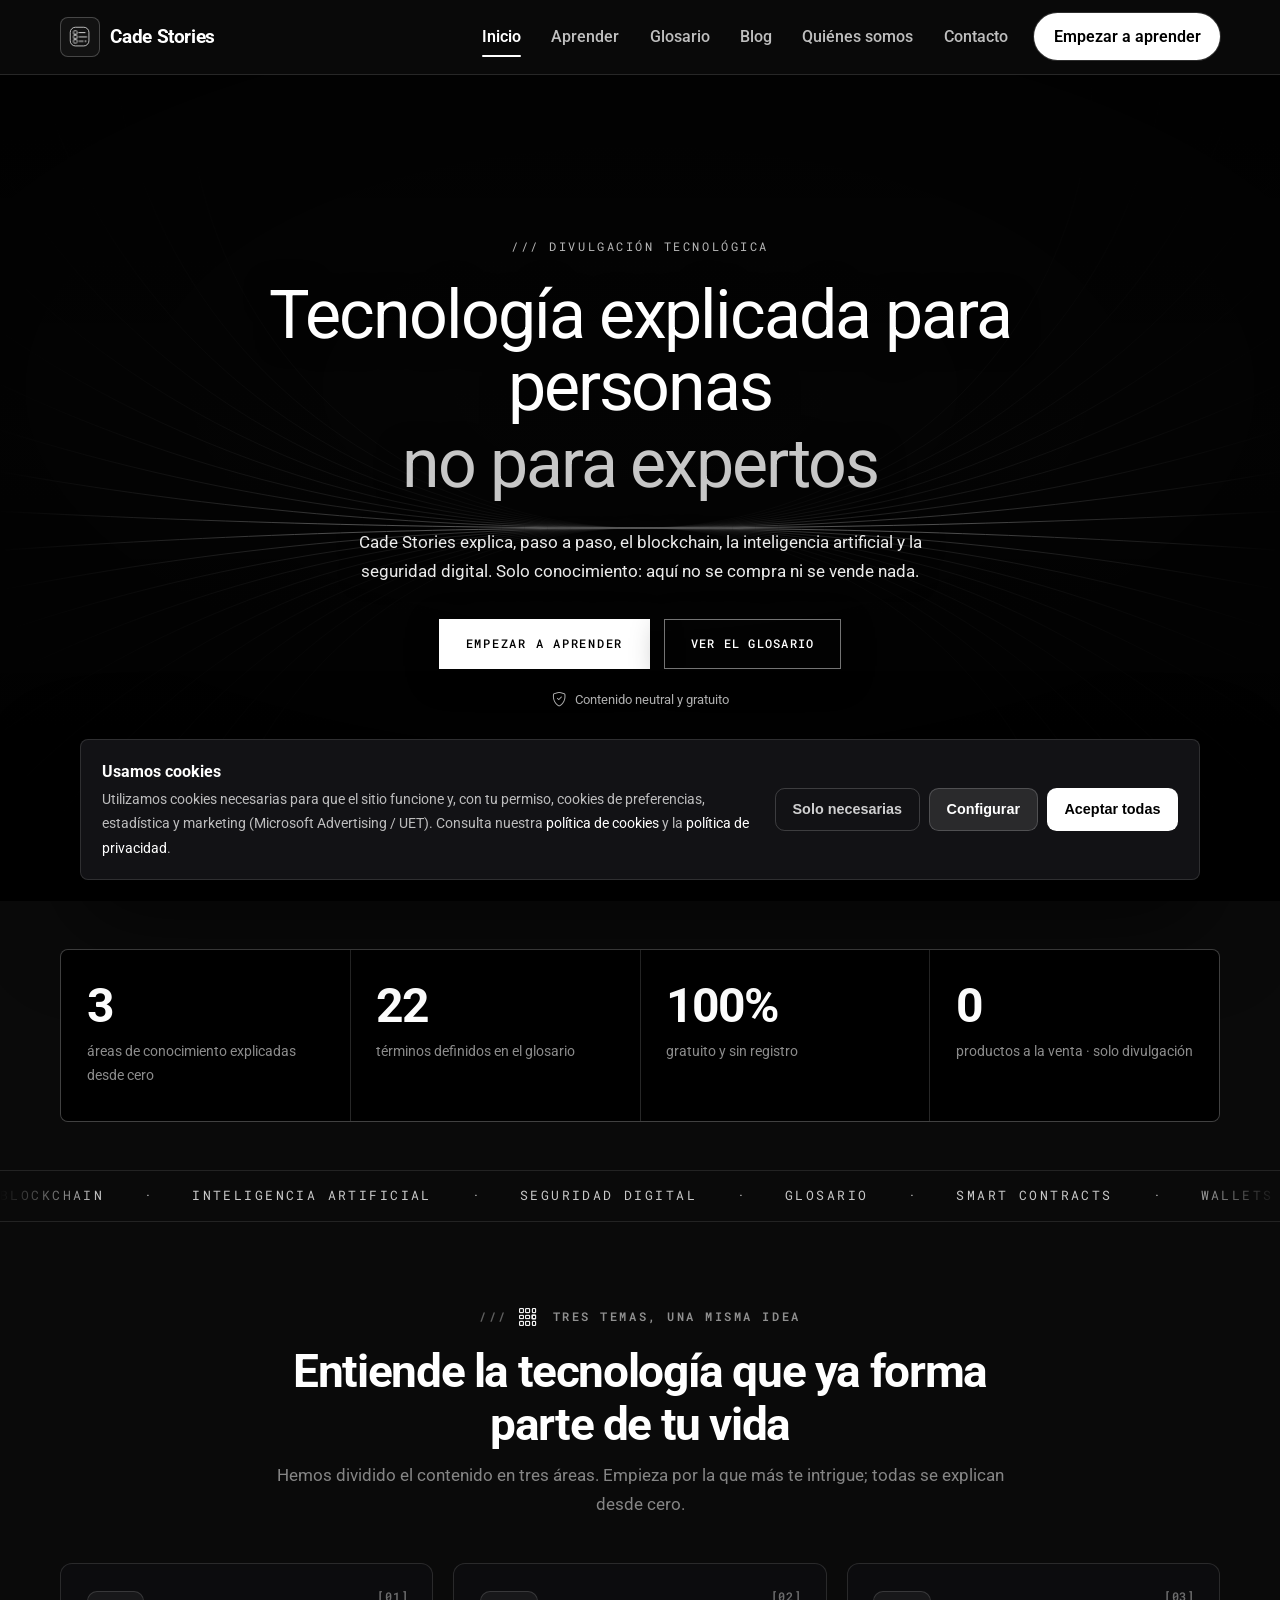
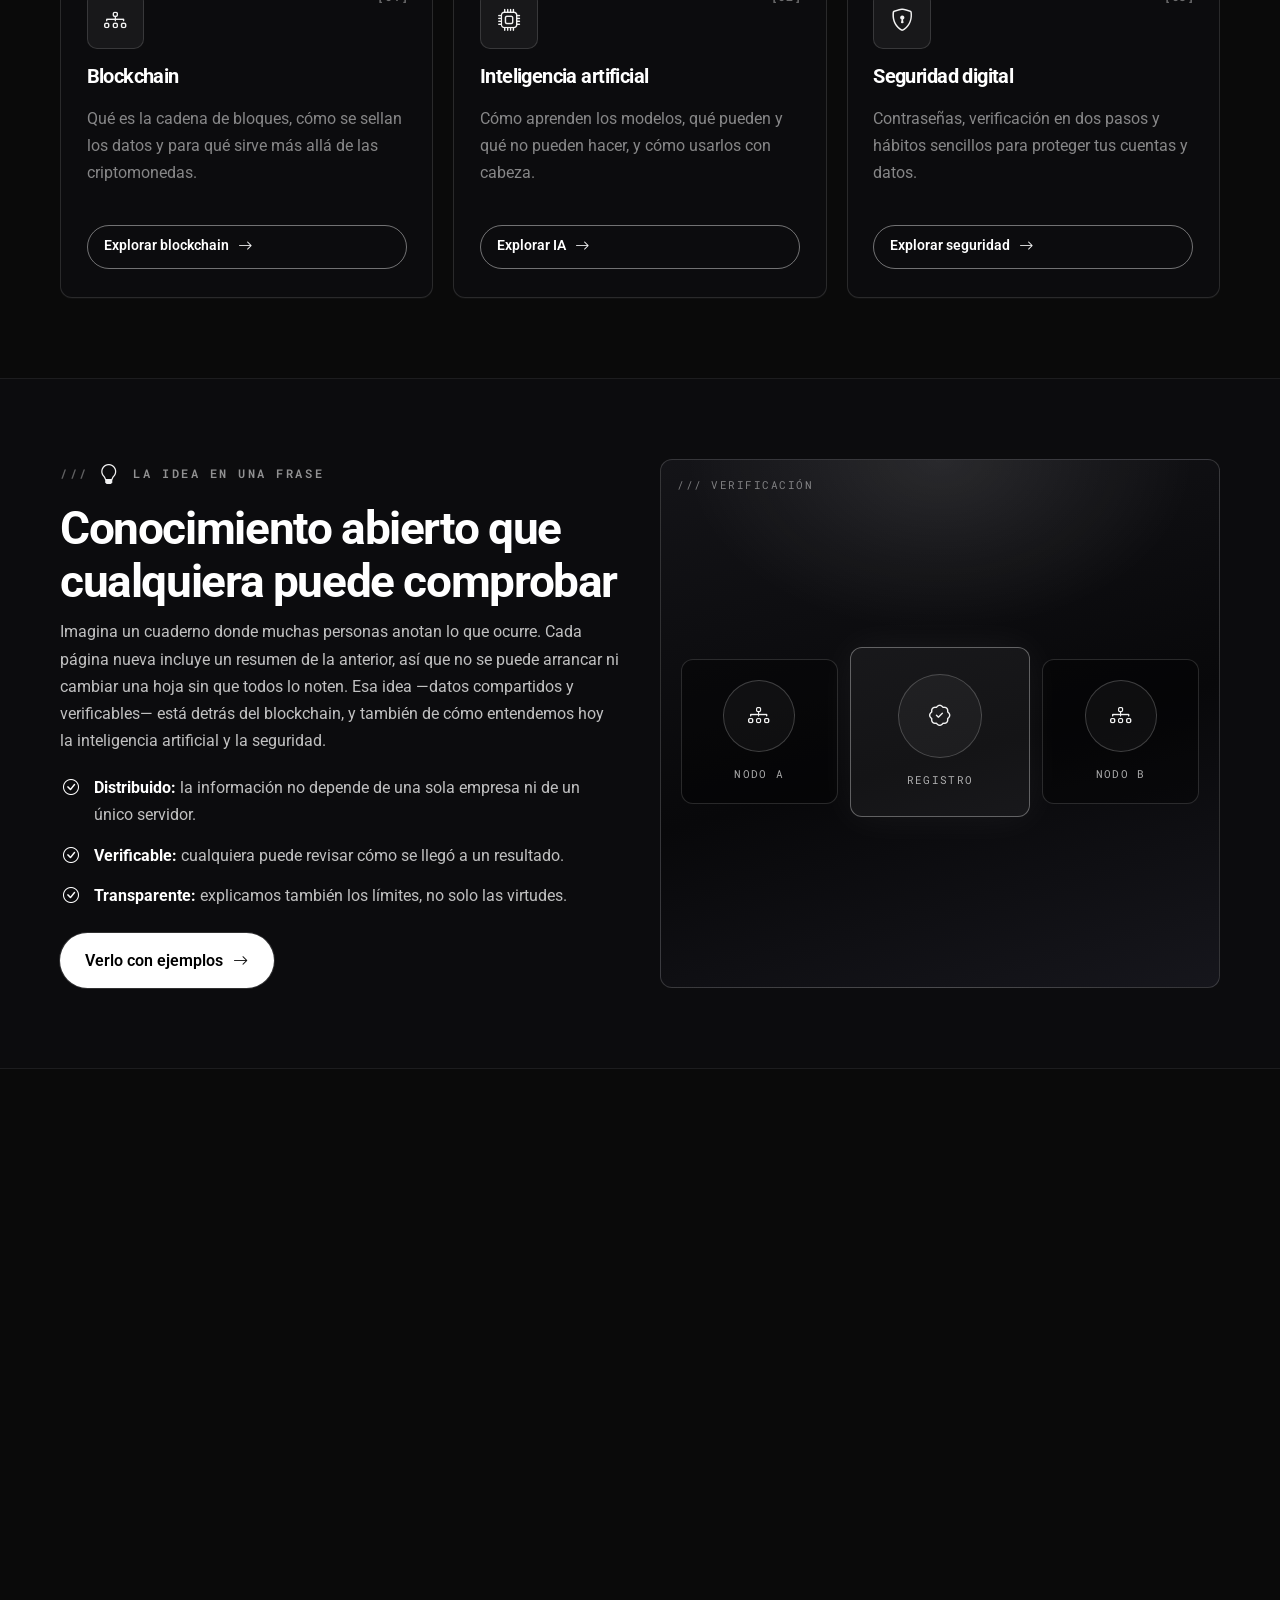
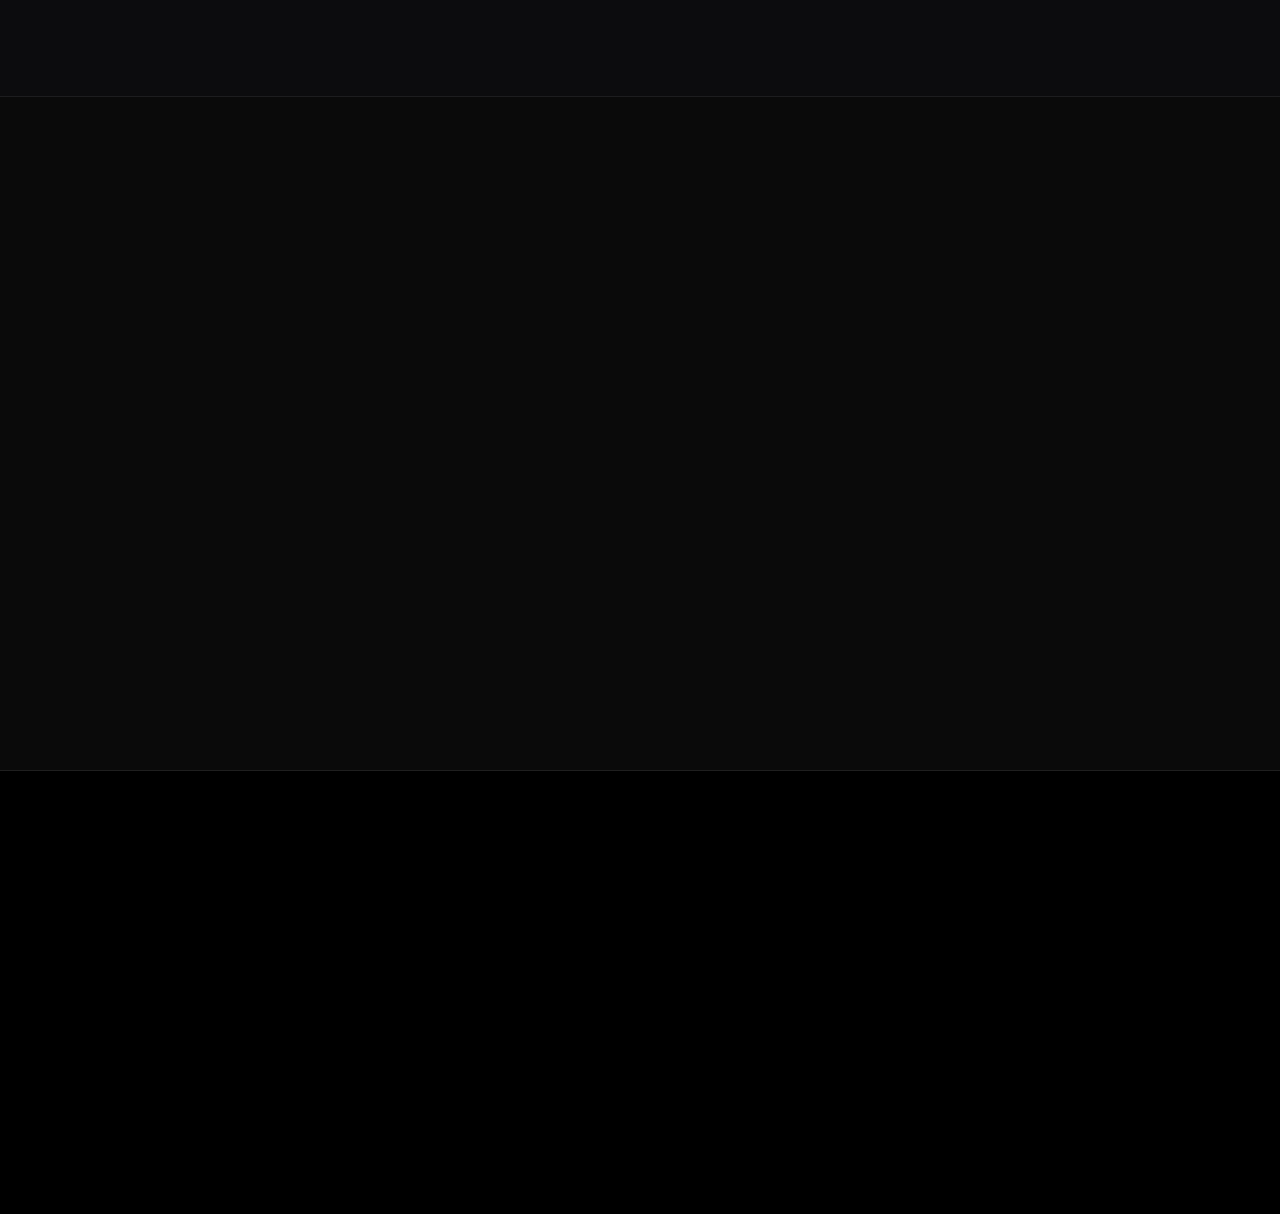
==== commit c04288fe: "revert(viewport): remove Telegram WebView hacks TG in-app browser does not expose reliable safe-area" ====
--- a/index.html
+++ b/index.html
@@ -4,7 +4,6 @@
 <meta charset="utf-8">
 <meta name="viewport" content="width=device-width, initial-scale=1.0, viewport-fit=cover">
 <script>document.documentElement.className += ' js';</script>
-<script src="assets/js/viewport-host.js?v=1782599391"></script>
 <script>
 window.uetq = window.uetq || [];
 window.uetq.push('consent', 'default', { ad_storage: 'denied' });
@@ -39,8 +38,8 @@
 <link href="https://fonts.googleapis.com/css2?family=Inter:wght@400;500;600;700&family=Space+Grotesk:wght@500;600;700&family=Sora:wght@500;600;700&family=JetBrains+Mono:wght@500;600&display=swap" rel="stylesheet">
 <link href="https://fonts.googleapis.com/css2?family=Roboto:wght@300;400;500;700&family=Roboto+Mono:wght@400;500&display=swap" rel="stylesheet">
 <link rel="stylesheet" href="https://cdn.jsdelivr.net/npm/bootstrap-icons@1.11.3/font/bootstrap-icons.css">
-<link rel="stylesheet" href="assets/css/tokens.css?v=1782599397">
-<link rel="stylesheet" href="assets/css/style.css?v=1782599421">
+<link rel="stylesheet" href="assets/css/tokens.css?v=1782599792">
+<link rel="stylesheet" href="assets/css/style.css?v=1782599792">
 <link rel="stylesheet" href="assets/css/theme-lz.css?v=1782597908">
 <link rel="stylesheet" href="assets/css/animations.css?v=1782598385">
 <link rel="stylesheet" href="assets/css/theme-lz-home.css?v=1782597908">
--- a/assets/css/tokens.css
+++ b/assets/css/tokens.css
@@ -1,10 +1,7 @@
 :root {
-  --host-inset-top: 0px;
-  --host-inset-bottom: 0px;
-  --tg-chrome-top: 0px;
-  --safe-top: max(env(safe-area-inset-top, 0px), var(--host-inset-top, 0px));
-  --safe-bottom: max(env(safe-area-inset-bottom, 0px), var(--host-inset-bottom, 0px));
-  --topbar-h: calc(4.6rem + var(--safe-top) + var(--tg-chrome-top, 0px));
+  --safe-top: env(safe-area-inset-top, 0px);
+  --safe-bottom: env(safe-area-inset-bottom, 0px);
+  --topbar-h: calc(4.6rem + var(--safe-top));
 
   --brand: #047857;
   --brand-strong: #065f46;
--- a/assets/css/style.css
+++ b/assets/css/style.css
@@ -312,19 +312,6 @@
 .burger.is-open span:nth-child(1) { transform: translateY(7px) rotate(45deg); }
 .burger.is-open span:nth-child(2) { opacity: 0; }
 .burger.is-open span:nth-child(3) { transform: translateY(-7px) rotate(-45deg); }
-
-html.is-telegram-webview::before {
-  content: "";
-  position: fixed;
-  top: 0;
-  left: 0;
-  right: 0;
-  height: var(--tg-chrome-top, 0px);
-  background: #0a0a0a;
-  z-index: 99;
-  pointer-events: none;
-}
-
 @media (max-width: 920px) {
   body {
     padding-top: var(--topbar-h);
@@ -339,13 +326,6 @@
     padding-top: var(--safe-top);
     overflow: visible;
     background-color: #0a0a0a;
-  }
-  html.is-telegram-webview .topbar {
-    top: calc(-1 * var(--tg-chrome-top, 0px));
-    padding-top: calc(var(--safe-top) + var(--tg-chrome-top, 0px));
-  }
-  html.is-telegram-webview .topbar::before {
-    height: calc(var(--safe-top) + var(--tg-chrome-top, 0px));
   }
   .topbar__inner { position: relative; z-index: 92; }
   .burger { display: inline-flex; z-index: 93; }
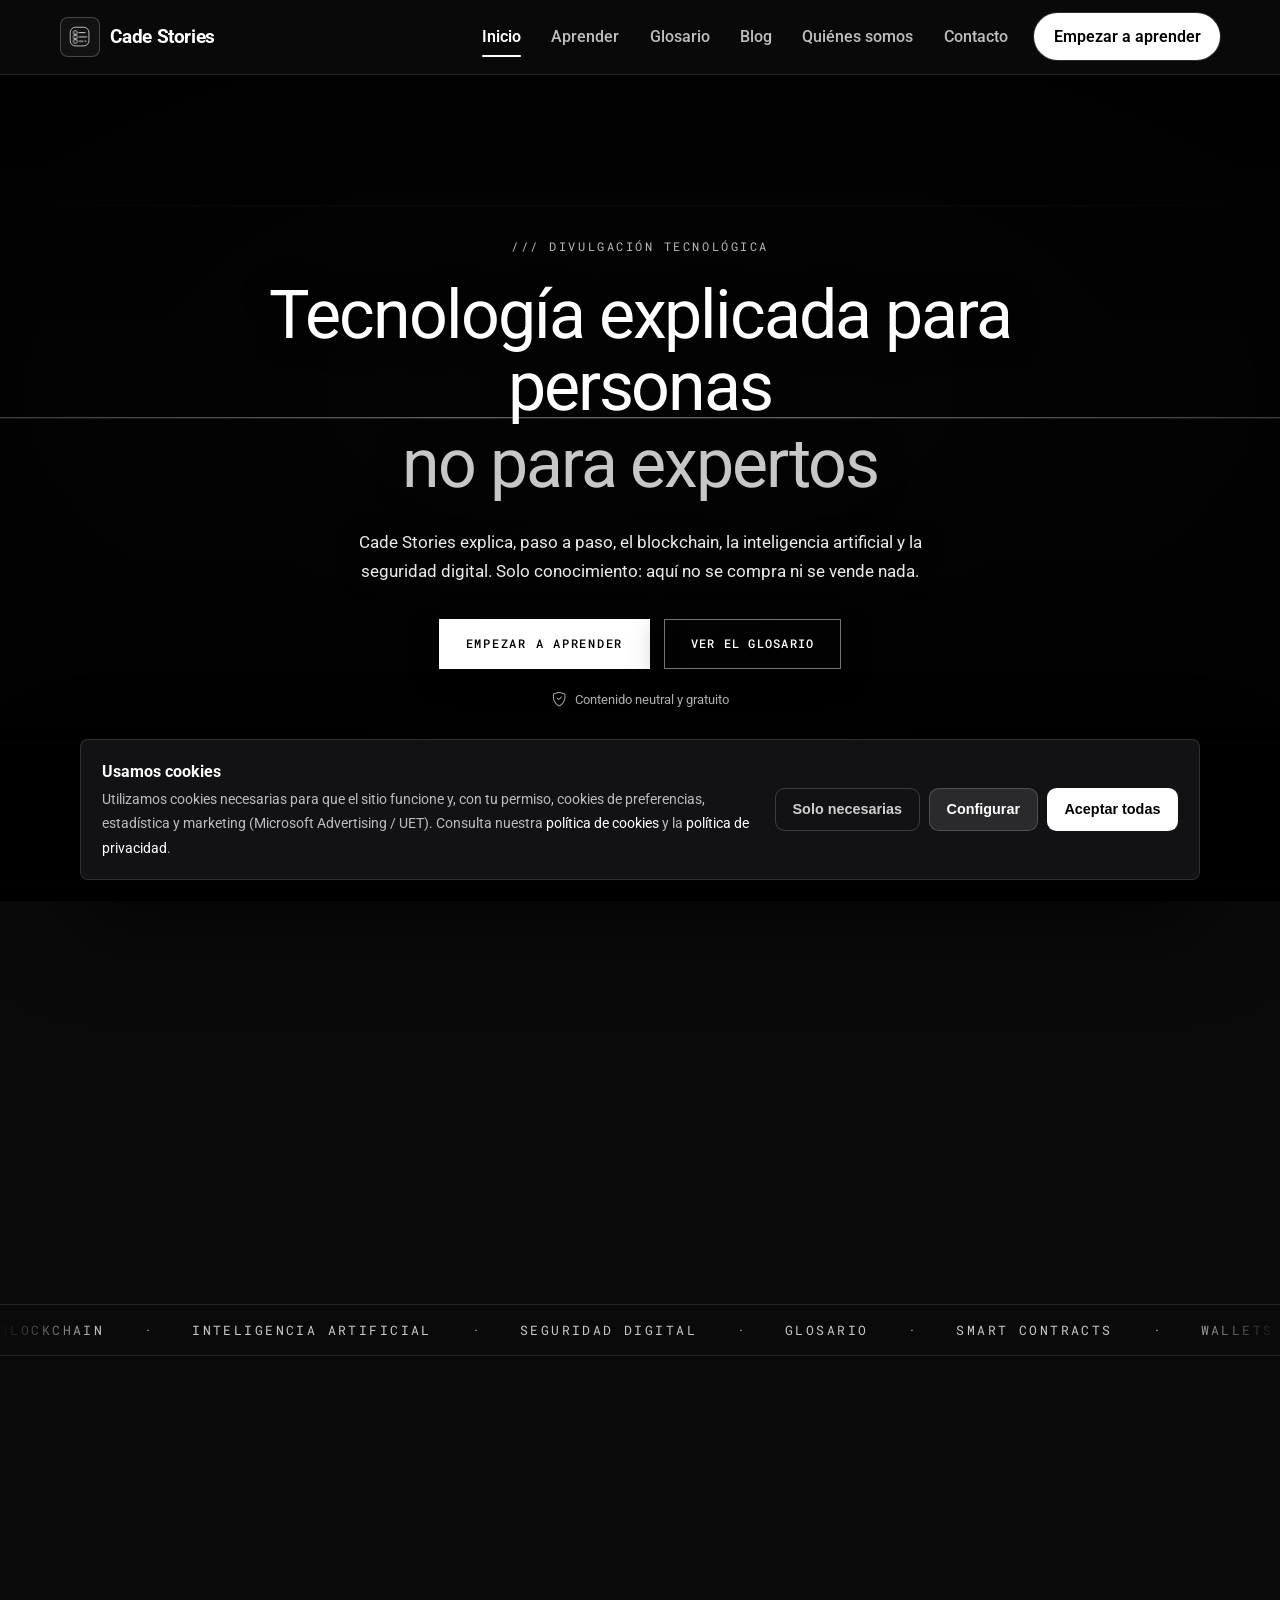
==== commit a1ffcfa3: "fix(hero): убрать мигание заголовка при первом рендере Скрываем hero-текст до старта intro-анимации " ====
--- a/index.html
+++ b/index.html
@@ -3,7 +3,18 @@
 <head>
 <meta charset="utf-8">
 <meta name="viewport" content="width=device-width, initial-scale=1.0, viewport-fit=cover">
-<script>document.documentElement.className += ' js';</script>
+<script>
+(function () {
+  var root = document.documentElement;
+  root.className += ' js';
+  try {
+    if (sessionStorage.getItem('cadestories_seen:' + location.pathname) === '1') {
+      root.classList.add('motion-static');
+    }
+  } catch (e) {}
+})();
+</script>
+<style>.js:not(.motion-static) .hero--lz .hero__center[data-hero-intro] > *{opacity:0}</style>
 <script>
 window.uetq = window.uetq || [];
 window.uetq.push('consent', 'default', { ad_storage: 'denied' });
@@ -42,7 +53,7 @@
 <link rel="stylesheet" href="assets/css/style.css?v=1782599792">
 <link rel="stylesheet" href="assets/css/theme-lz.css?v=1782597908">
 <link rel="stylesheet" href="assets/css/animations.css?v=1782598385">
-<link rel="stylesheet" href="assets/css/theme-lz-home.css?v=1782597908">
+<link rel="stylesheet" href="assets/css/theme-lz-home.css?v=1782900000">
 </head>
 <body>
 <a class="skip-link" href="#main">Saltar al contenido</a>
--- a/assets/css/theme-lz-home.css
+++ b/assets/css/theme-lz-home.css
@@ -246,6 +246,7 @@
   box-shadow: 0 8px 32px rgba(0, 0, 0, 0.45);
 }
 
+.js:not(.motion-static) .hero--lz .hero__center[data-hero-intro] > *,
 .js .hero--lz .hero__center.reveal-stagger > * {
   opacity: 0;
 }
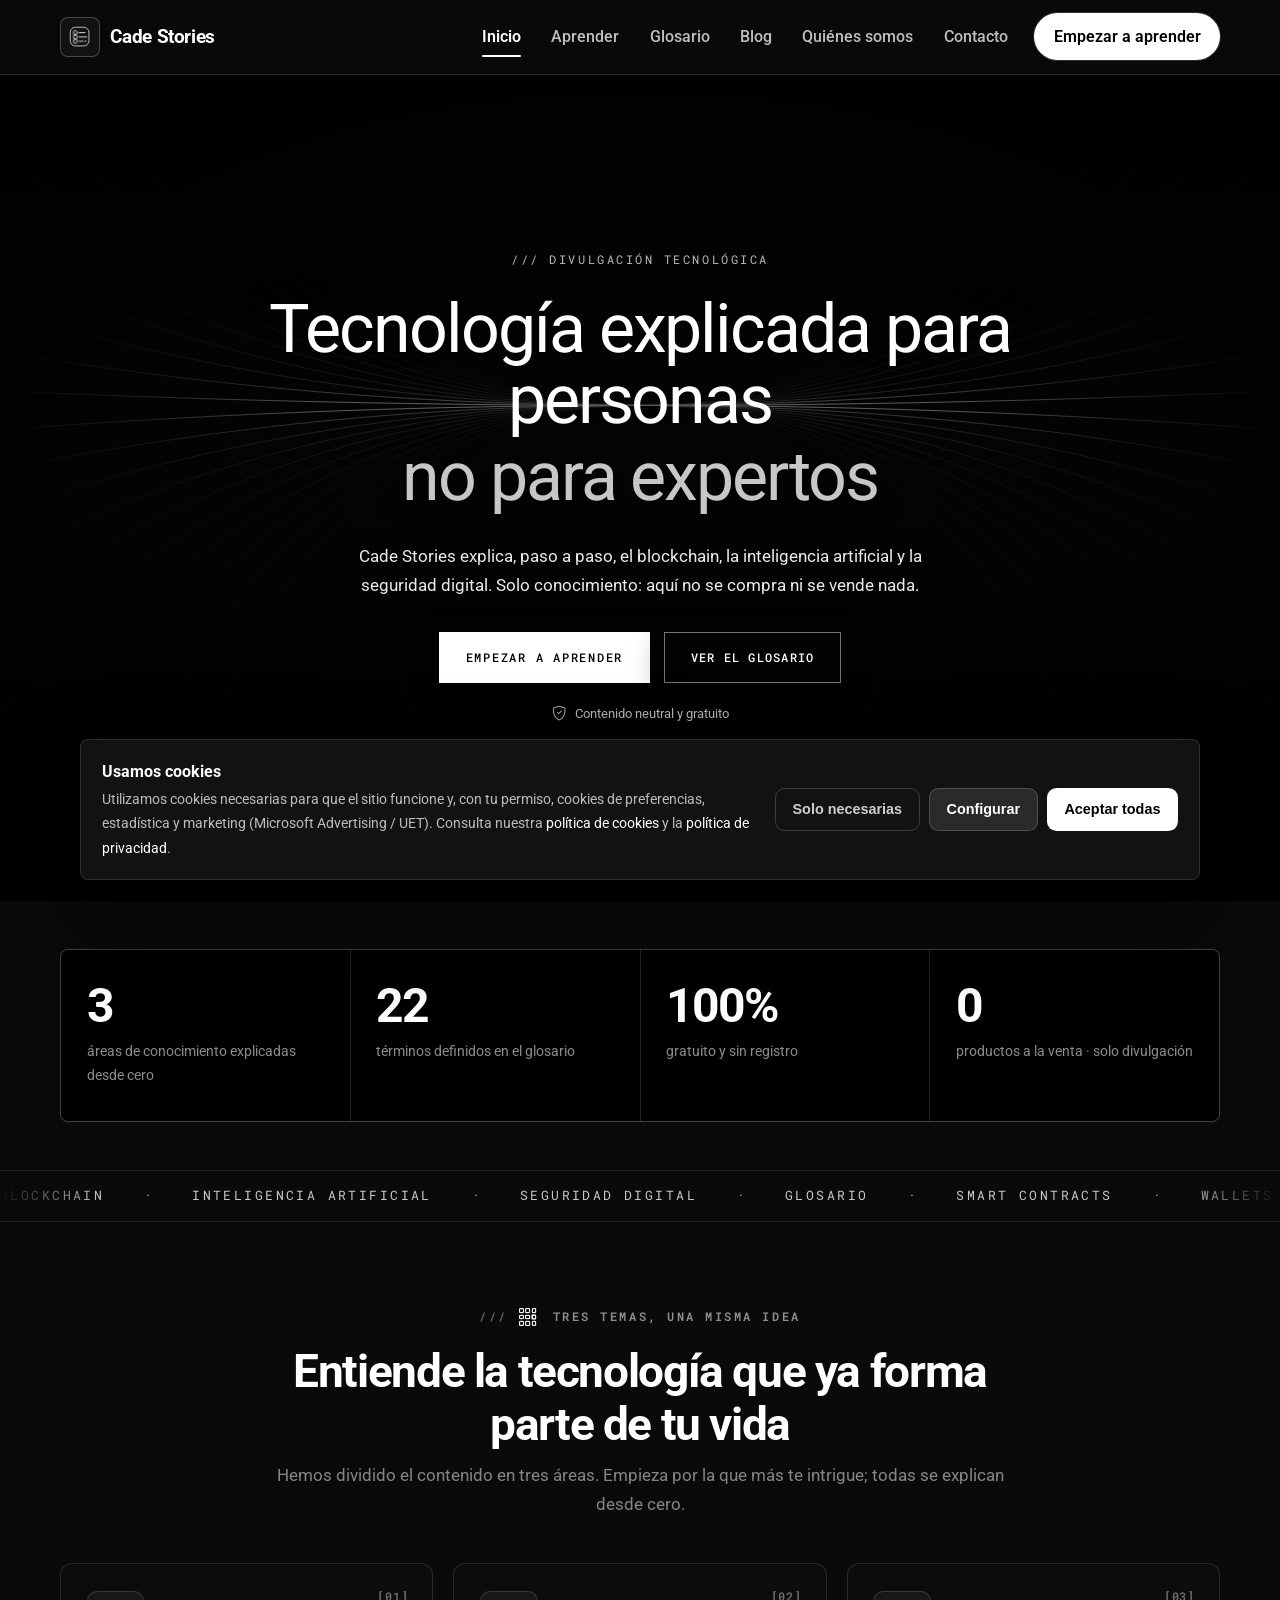
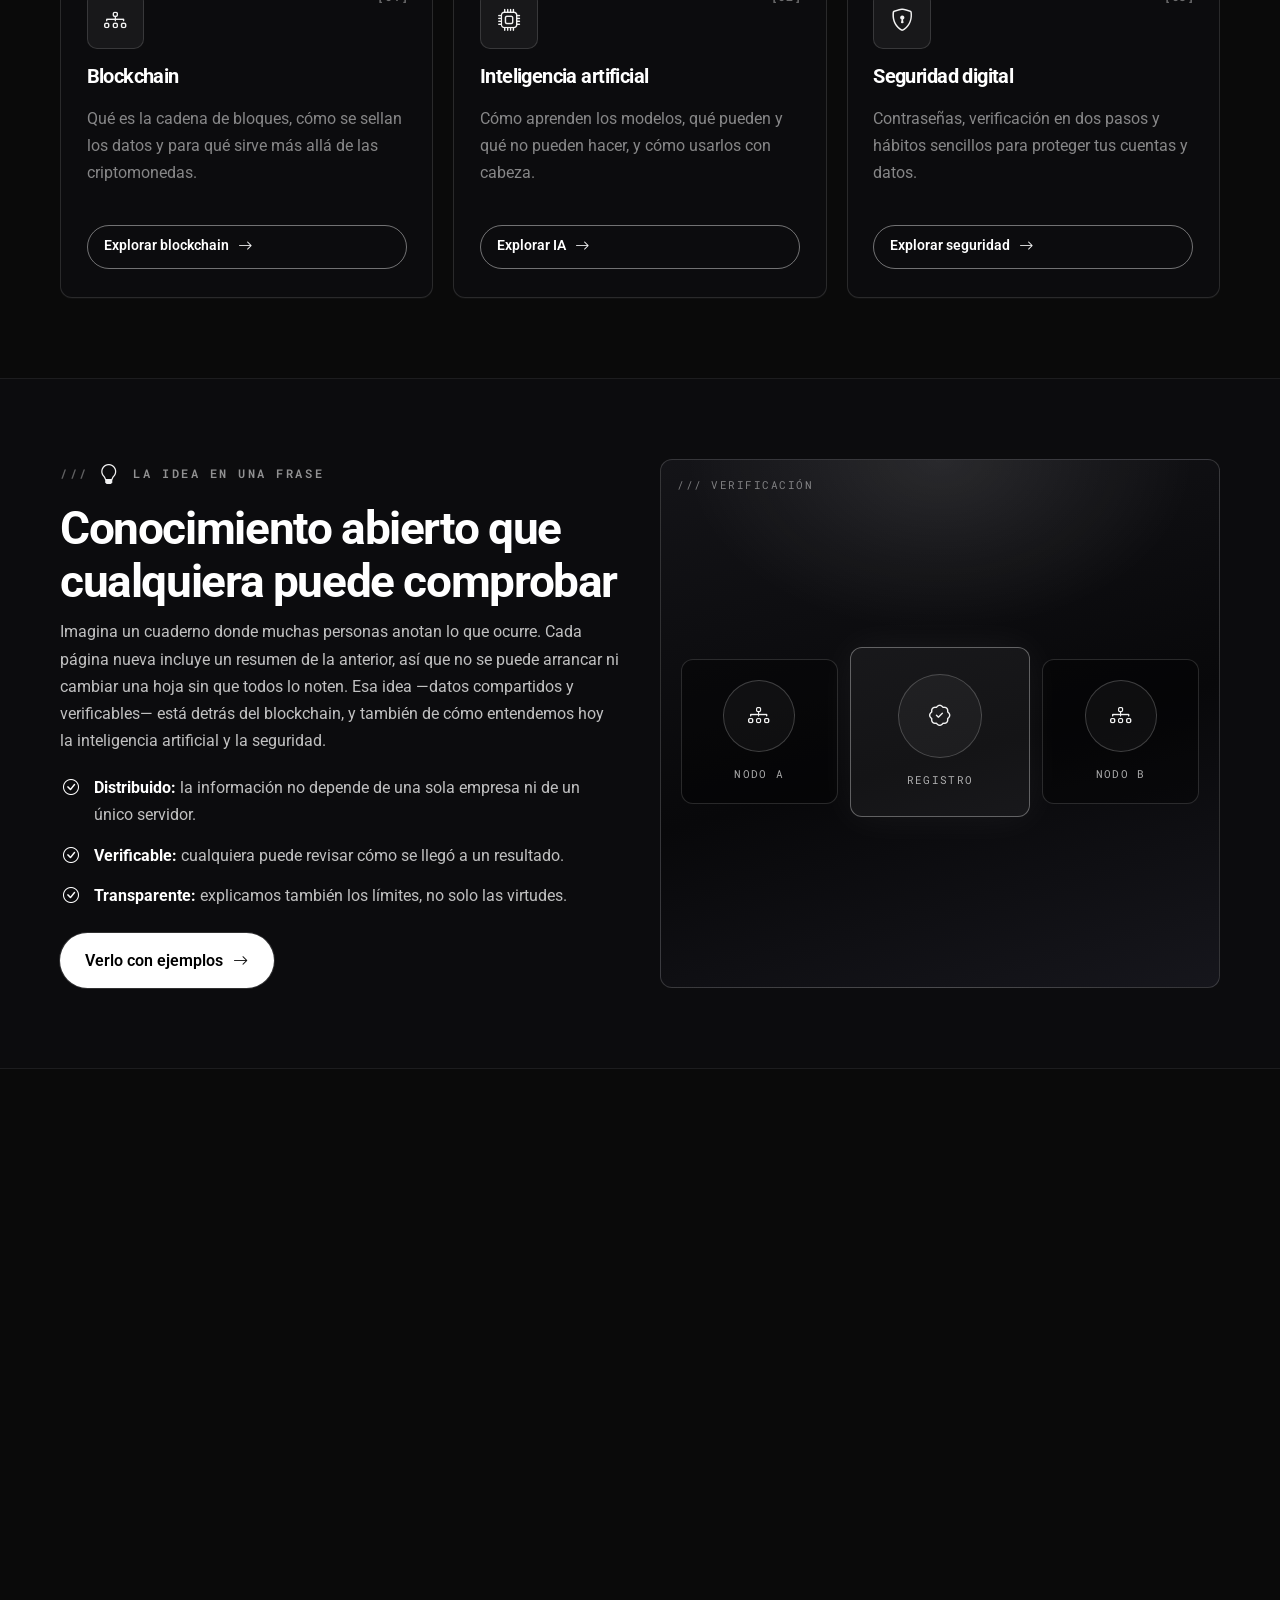
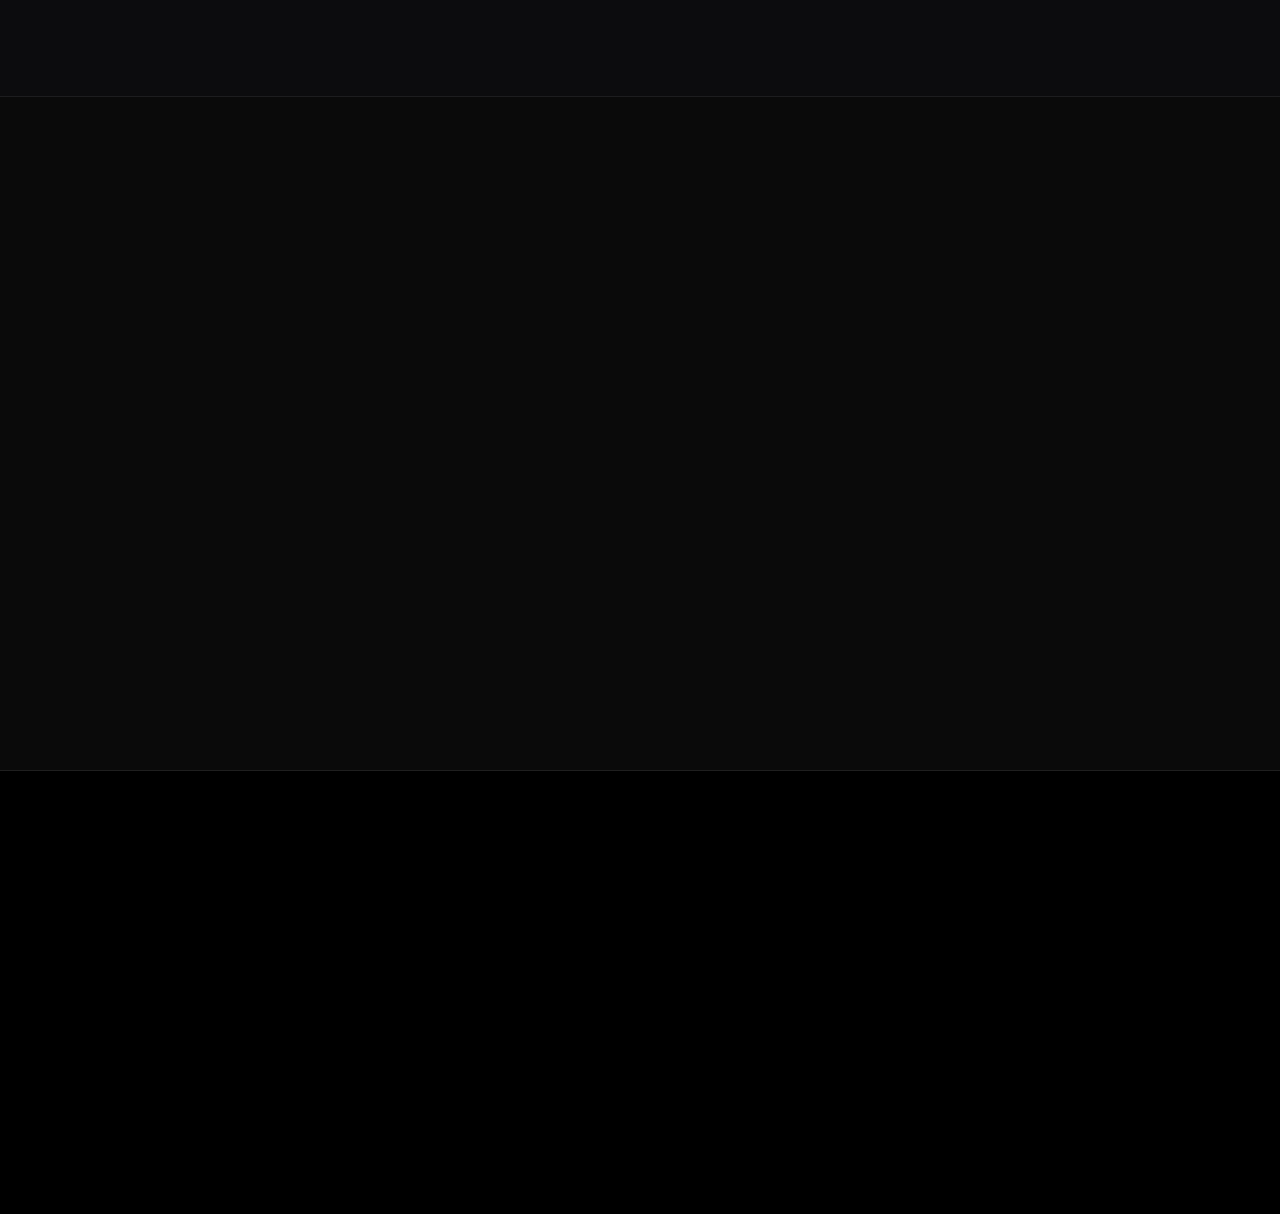
==== commit f234d253: "fix(hero): центрировать контент и стабилизировать анимации Hero по центру viewport, мягче reveal (28" ====
--- a/index.html
+++ b/index.html
@@ -53,7 +53,7 @@
 <link rel="stylesheet" href="assets/css/style.css?v=1782599792">
 <link rel="stylesheet" href="assets/css/theme-lz.css?v=1782597908">
 <link rel="stylesheet" href="assets/css/animations.css?v=1782598385">
-<link rel="stylesheet" href="assets/css/theme-lz-home.css?v=1782900000">
+<link rel="stylesheet" href="assets/css/theme-lz-home.css?v=1782900100">
 </head>
 <body>
 <a class="skip-link" href="#main">Saltar al contenido</a>
@@ -367,6 +367,6 @@
     </div>
   </div>
 <script src="assets/js/main.js?v=1782597932"></script>
-<script src="assets/js/lz-canvas.js?v=1782582398"></script>
+<script src="assets/js/lz-canvas.js?v=1782900100"></script>
 </body>
 </html>
--- a/assets/css/theme-lz-home.css
+++ b/assets/css/theme-lz-home.css
@@ -19,10 +19,10 @@
   display: flex;
   flex-direction: column;
   align-items: center;
-  justify-content: flex-start;
+  justify-content: center;
   min-height: calc(100vh - var(--topbar-h));
   min-height: calc(100dvh - var(--topbar-h));
-  padding: 18vh 1.5rem 3rem;
+  padding: clamp(2rem, 5vh, 3.5rem) 1.5rem;
   overflow: hidden;
   text-align: center;
 }
@@ -52,7 +52,7 @@
   pointer-events: none;
   opacity: 0;
   background:
-    radial-gradient(ellipse 85% 65% at 50% 38%, rgba(0, 0, 0, 0.35), rgba(0, 0, 0, 0.72) 72%),
+    radial-gradient(ellipse 80% 70% at 50% 50%, rgba(0, 0, 0, 0.35), rgba(0, 0, 0, 0.72) 72%),
     linear-gradient(180deg, rgba(0, 0, 0, 0.55) 0%, rgba(0, 0, 0, 0.25) 45%, rgba(0, 0, 0, 0.65) 100%);
   transition: opacity 1s cubic-bezier(0.4, 0, 0.2, 1);
 }
@@ -64,6 +64,9 @@
 .hero--lz .hero__center {
   position: relative;
   z-index: 2;
+  display: flex;
+  flex-direction: column;
+  align-items: center;
   max-width: 52rem;
   margin: 0 auto;
   padding: 0;
@@ -190,7 +193,7 @@
   }
   .hero--lz {
     min-height: calc(100svh - var(--topbar-h));
-    padding: clamp(5.5rem, 14vh, 7.5rem) 1.25rem 2.25rem;
+    padding: clamp(1.5rem, 4vh, 2.5rem) 1.25rem;
     overflow-x: clip;
   }
   .hero--lz .hero__center {
@@ -224,7 +227,7 @@
   .hero--lz .hero__note { margin-top: 1rem; }
   .hero--lz::before {
     background:
-      radial-gradient(ellipse 125% 95% at 50% 58%, rgba(0, 0, 0, 0.04), rgba(0, 0, 0, 0.32) 74%),
+      radial-gradient(ellipse 110% 85% at 50% 50%, rgba(0, 0, 0, 0.04), rgba(0, 0, 0, 0.32) 74%),
       linear-gradient(180deg, rgba(0, 0, 0, 0.38) 0%, rgba(0, 0, 0, 0.04) 46%, rgba(0, 0, 0, 0.28) 100%);
   }
   .lz-marquee { padding: 0.75rem 0; }
@@ -246,6 +249,17 @@
   box-shadow: 0 8px 32px rgba(0, 0, 0, 0.45);
 }
 
+@keyframes cs-hero-reveal {
+  from {
+    opacity: 0;
+    transform: translate3d(0, 28px, 0);
+  }
+  to {
+    opacity: 1;
+    transform: none;
+  }
+}
+
 .js:not(.motion-static) .hero--lz .hero__center[data-hero-intro] > *,
 .js .hero--lz .hero__center.reveal-stagger > * {
   opacity: 0;
@@ -257,6 +271,7 @@
 }
 
 .js .hero--lz.is-text-in .hero__center.reveal-stagger.is-in > * {
-  animation: cs-reveal-up 1.15s cubic-bezier(0.22, 1, 0.36, 1) both;
-}
-
+  animation: cs-hero-reveal 1.05s cubic-bezier(0.22, 1, 0.36, 1) both;
+  transform-origin: center center;
+}
+
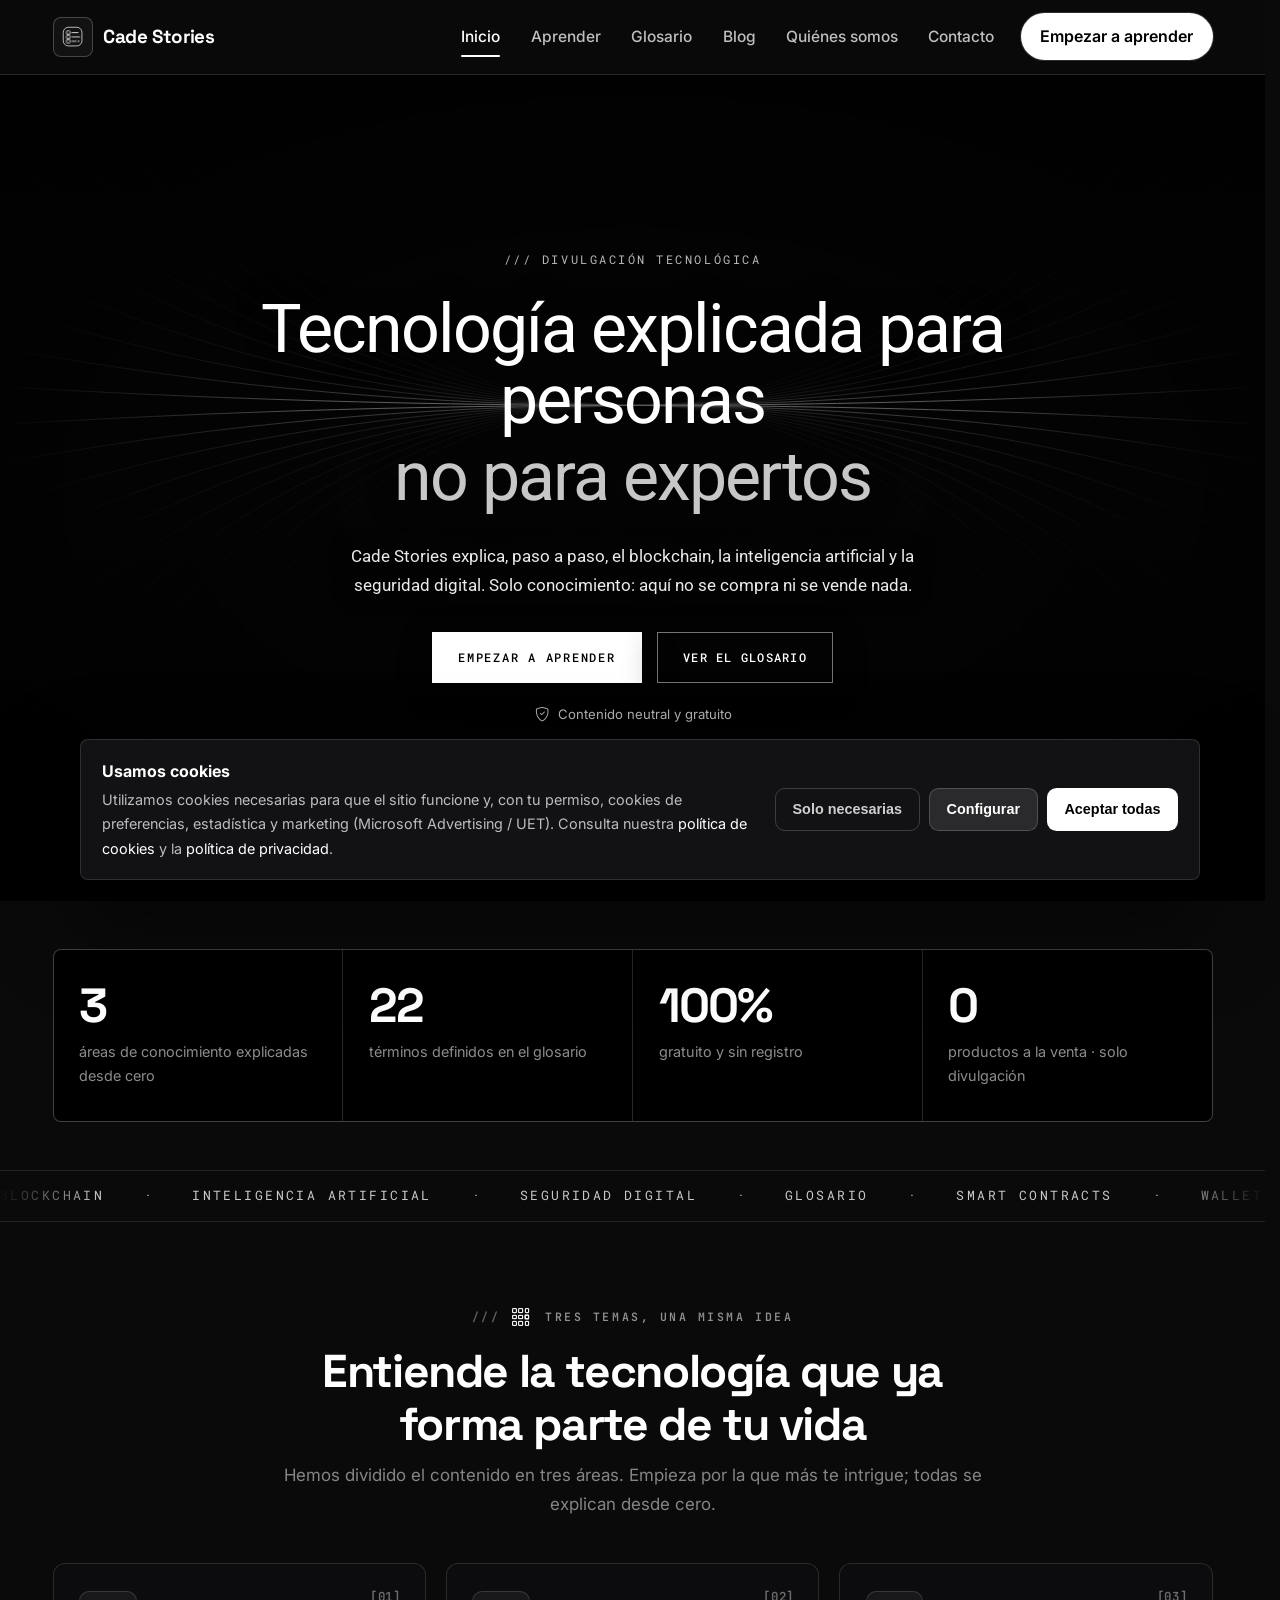
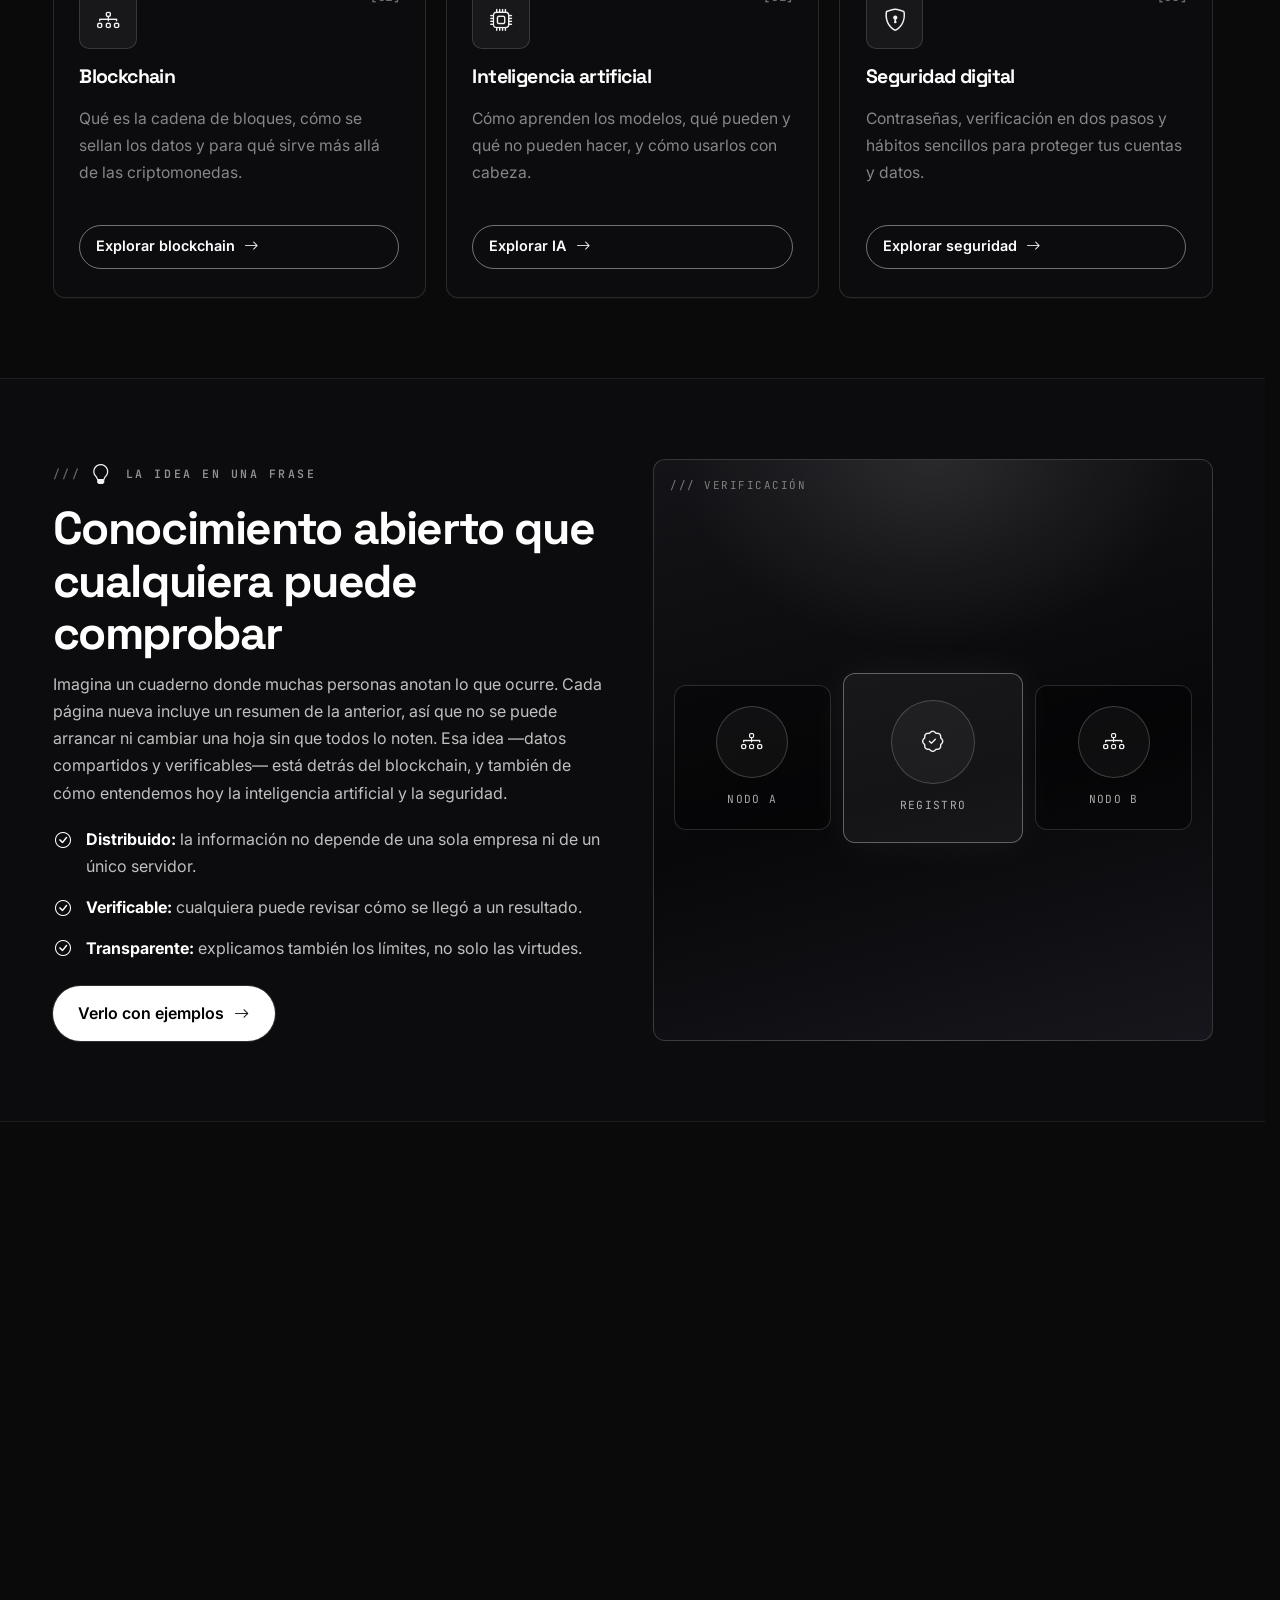
==== commit 47a0043e: "fix(header): стабильный размер topbar — style.css" ====
--- a/index.html
+++ b/index.html
@@ -50,10 +50,10 @@
 <link href="https://fonts.googleapis.com/css2?family=Roboto:wght@300;400;500;700&family=Roboto+Mono:wght@400;500&display=swap" rel="stylesheet">
 <link rel="stylesheet" href="https://cdn.jsdelivr.net/npm/bootstrap-icons@1.11.3/font/bootstrap-icons.css">
 <link rel="stylesheet" href="assets/css/tokens.css?v=1782599792">
-<link rel="stylesheet" href="assets/css/style.css?v=1782599792">
+<link rel="stylesheet" href="assets/css/style.css?v=1782901200">
 <link rel="stylesheet" href="assets/css/theme-lz.css?v=1782597908">
 <link rel="stylesheet" href="assets/css/animations.css?v=1782598385">
-<link rel="stylesheet" href="assets/css/theme-lz-home.css?v=1782900100">
+<link rel="stylesheet" href="assets/css/theme-lz-home.css?v=1782901200">
 </head>
 <body>
 <a class="skip-link" href="#main">Saltar al contenido</a>
--- a/assets/css/style.css
+++ b/assets/css/style.css
@@ -7,6 +7,7 @@
 html {
   overflow-x: clip;
   scroll-padding-top: var(--topbar-h);
+  scrollbar-gutter: stable;
 }
 
 .skip-link {
@@ -217,6 +218,7 @@
   align-items: center;
   gap: 1.5rem;
   min-height: 4.6rem;
+  height: 4.6rem;
 }
 
 .brand {
@@ -269,7 +271,6 @@
 .nav__link:hover { color: var(--brand); background: var(--brand-tint); }
 .nav__link.is-active {
   color: var(--brand);
-  font-weight: 600;
 }
 .nav__link.is-active::after {
   content: "";
@@ -286,6 +287,8 @@
   margin-left: 0.6rem;
   min-height: 2.7rem;
   padding: 0.55rem 1.15rem;
+  white-space: nowrap;
+  flex-shrink: 0;
 }
 
 .burger {
--- a/assets/css/theme-lz-home.css
+++ b/assets/css/theme-lz-home.css
@@ -1,10 +1,10 @@
 /* LayerZero hero + marquee — index.php only */
 
-/* Roboto like layerzero.network */
+/* Roboto scoped to home hero/marquee — header/nav keep site-wide tokens */
 .page-home {
-  --font-head: "Roboto", "Space Grotesk", system-ui, sans-serif;
-  --font-body: "Roboto", "Inter", system-ui, sans-serif;
-  --font-mono: "Roboto Mono", "JetBrains Mono", monospace;
+  --lz-font-head: "Roboto", "Space Grotesk", system-ui, sans-serif;
+  --lz-font-body: "Roboto", "Inter", system-ui, sans-serif;
+  --lz-font-mono: "Roboto Mono", "JetBrains Mono", monospace;
 }
 
 .page-home body,
@@ -76,7 +76,7 @@
 .hero--lz .hero__eyebrow {
   display: block;
   margin-bottom: 1.5rem;
-  font-family: var(--font-mono);
+  font-family: var(--lz-font-mono);
   font-size: 0.72rem;
   letter-spacing: 0.22em;
   text-transform: uppercase;
@@ -85,7 +85,7 @@
 
 .hero--lz .hero__title-lz {
   margin: 0;
-  font-family: var(--font-head);
+  font-family: var(--lz-font-head);
   font-size: clamp(2.4rem, 6vw, 4.25rem);
   font-weight: 400;
   line-height: 1.05;
@@ -103,6 +103,7 @@
 .hero--lz .hero__lead-lz {
   max-width: 36rem;
   margin: 1.75rem auto 0;
+  font-family: var(--lz-font-body);
   font-size: 1.08rem;
   line-height: 1.7;
   color: rgba(255, 255, 255, 0.92);
@@ -118,7 +119,7 @@
   min-width: 11rem;
   padding: 0.85rem 1.6rem;
   border-radius: 0;
-  font-family: var(--font-mono);
+  font-family: var(--lz-font-mono);
   font-size: 0.78rem;
   font-weight: 500;
   letter-spacing: 0.14em;
@@ -162,7 +163,7 @@
 }
 
 .lz-marquee__track span {
-  font-family: var(--font-mono);
+  font-family: var(--lz-font-mono);
   font-size: 0.8rem;
   letter-spacing: 0.18em;
   text-transform: uppercase;
@@ -274,4 +275,3 @@
   animation: cs-hero-reveal 1.05s cubic-bezier(0.22, 1, 0.36, 1) both;
   transform-origin: center center;
 }
-
